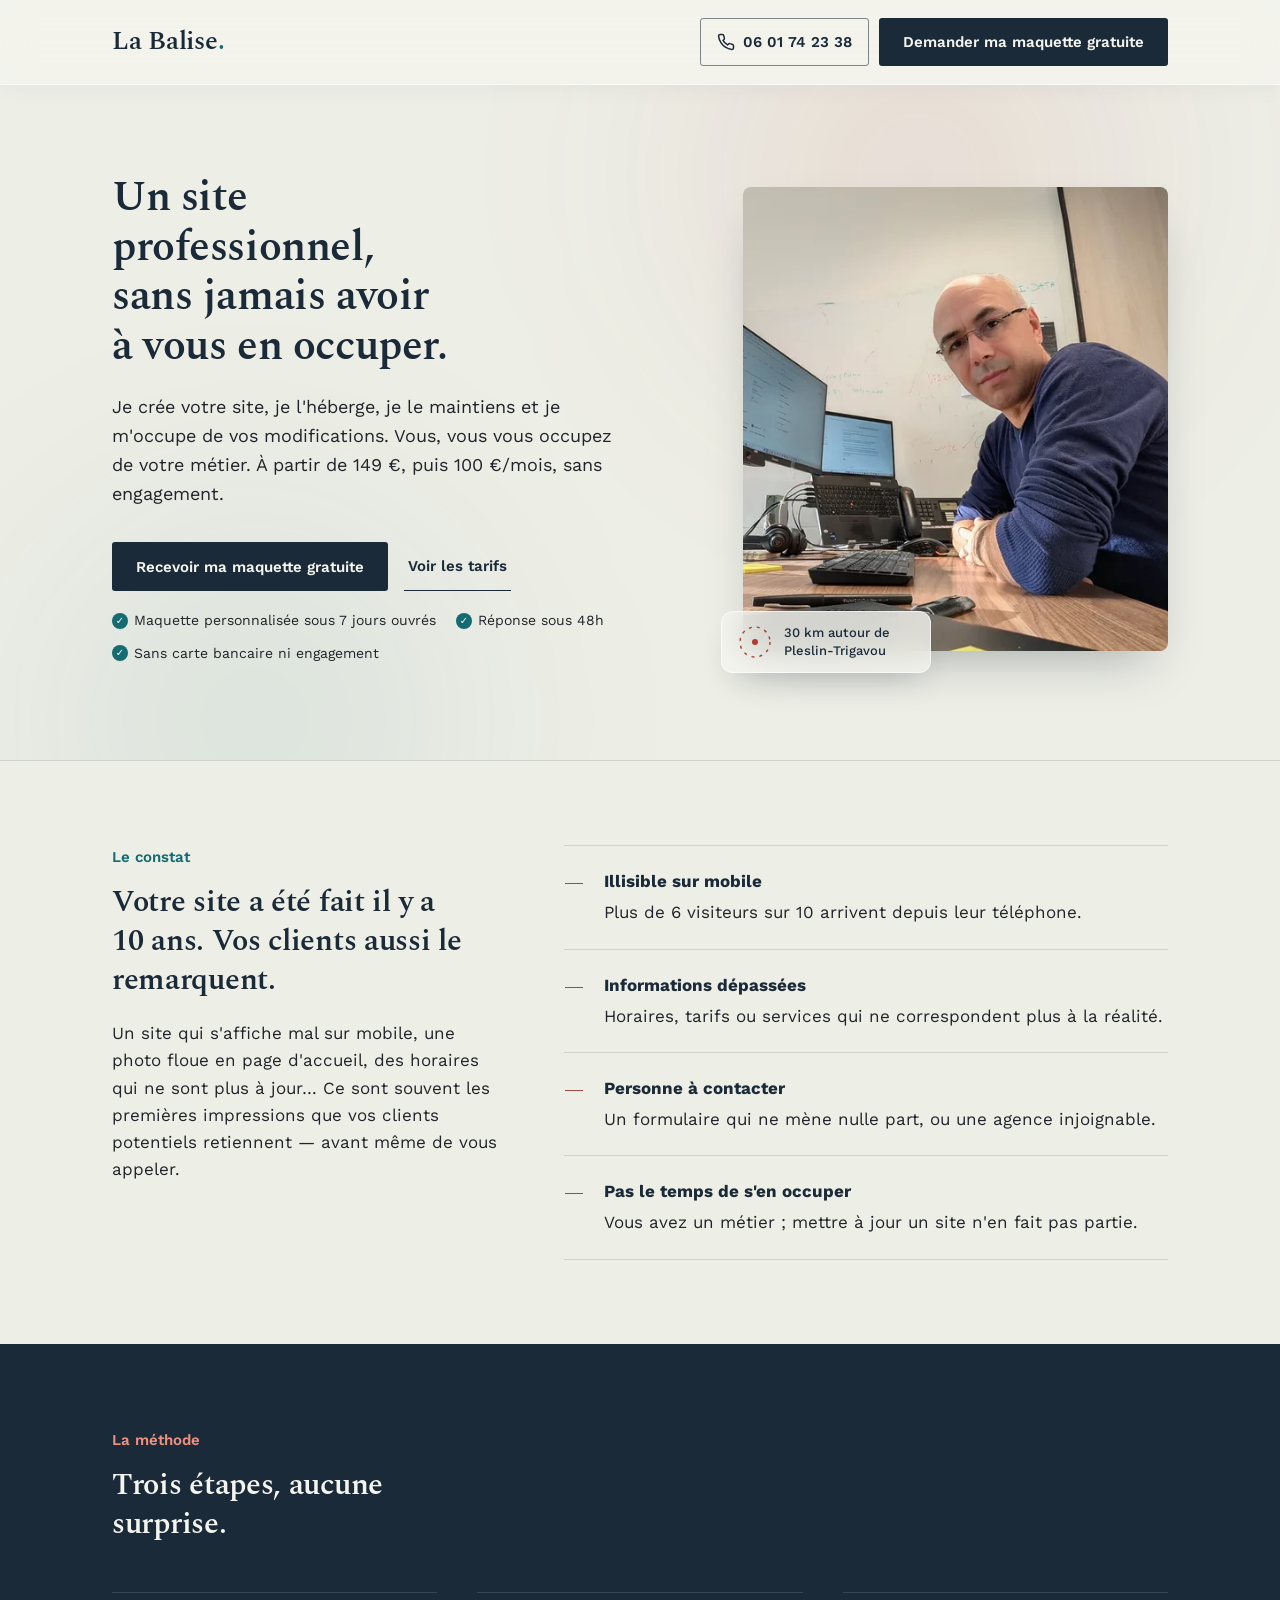
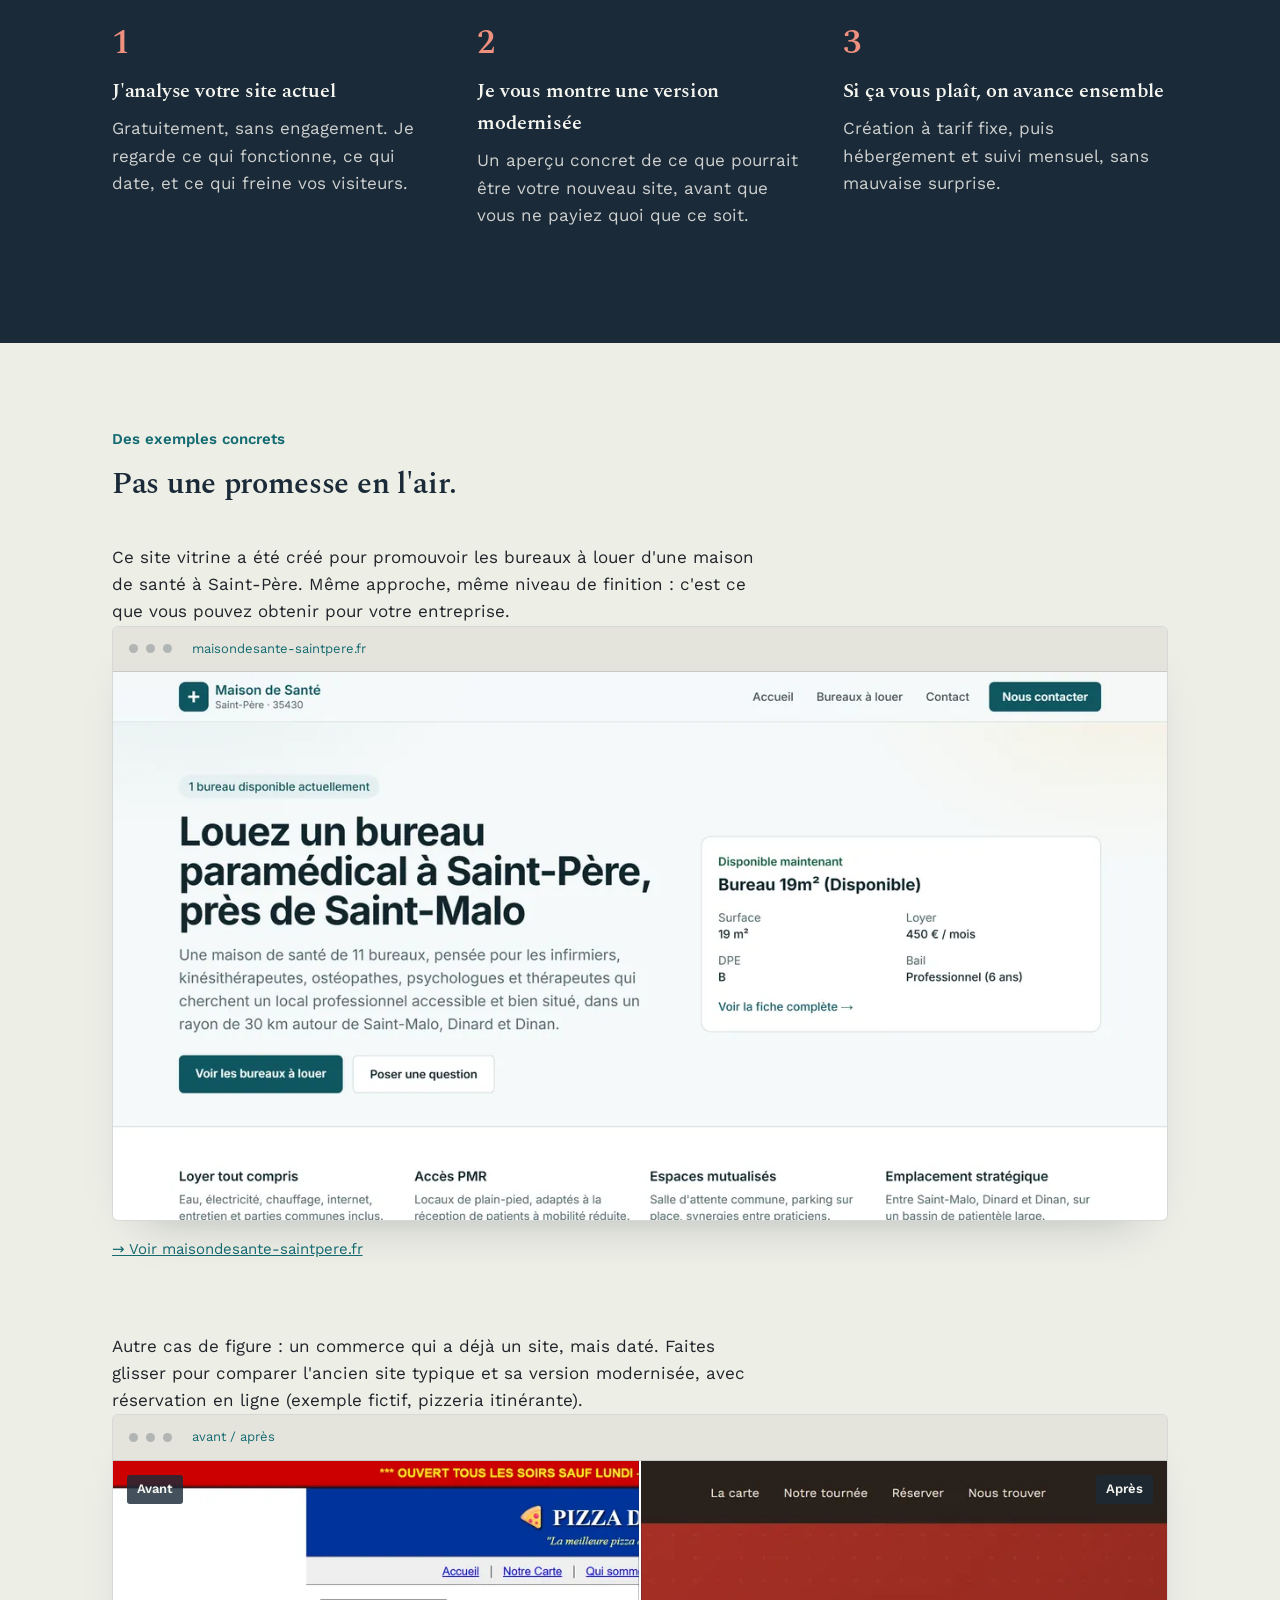
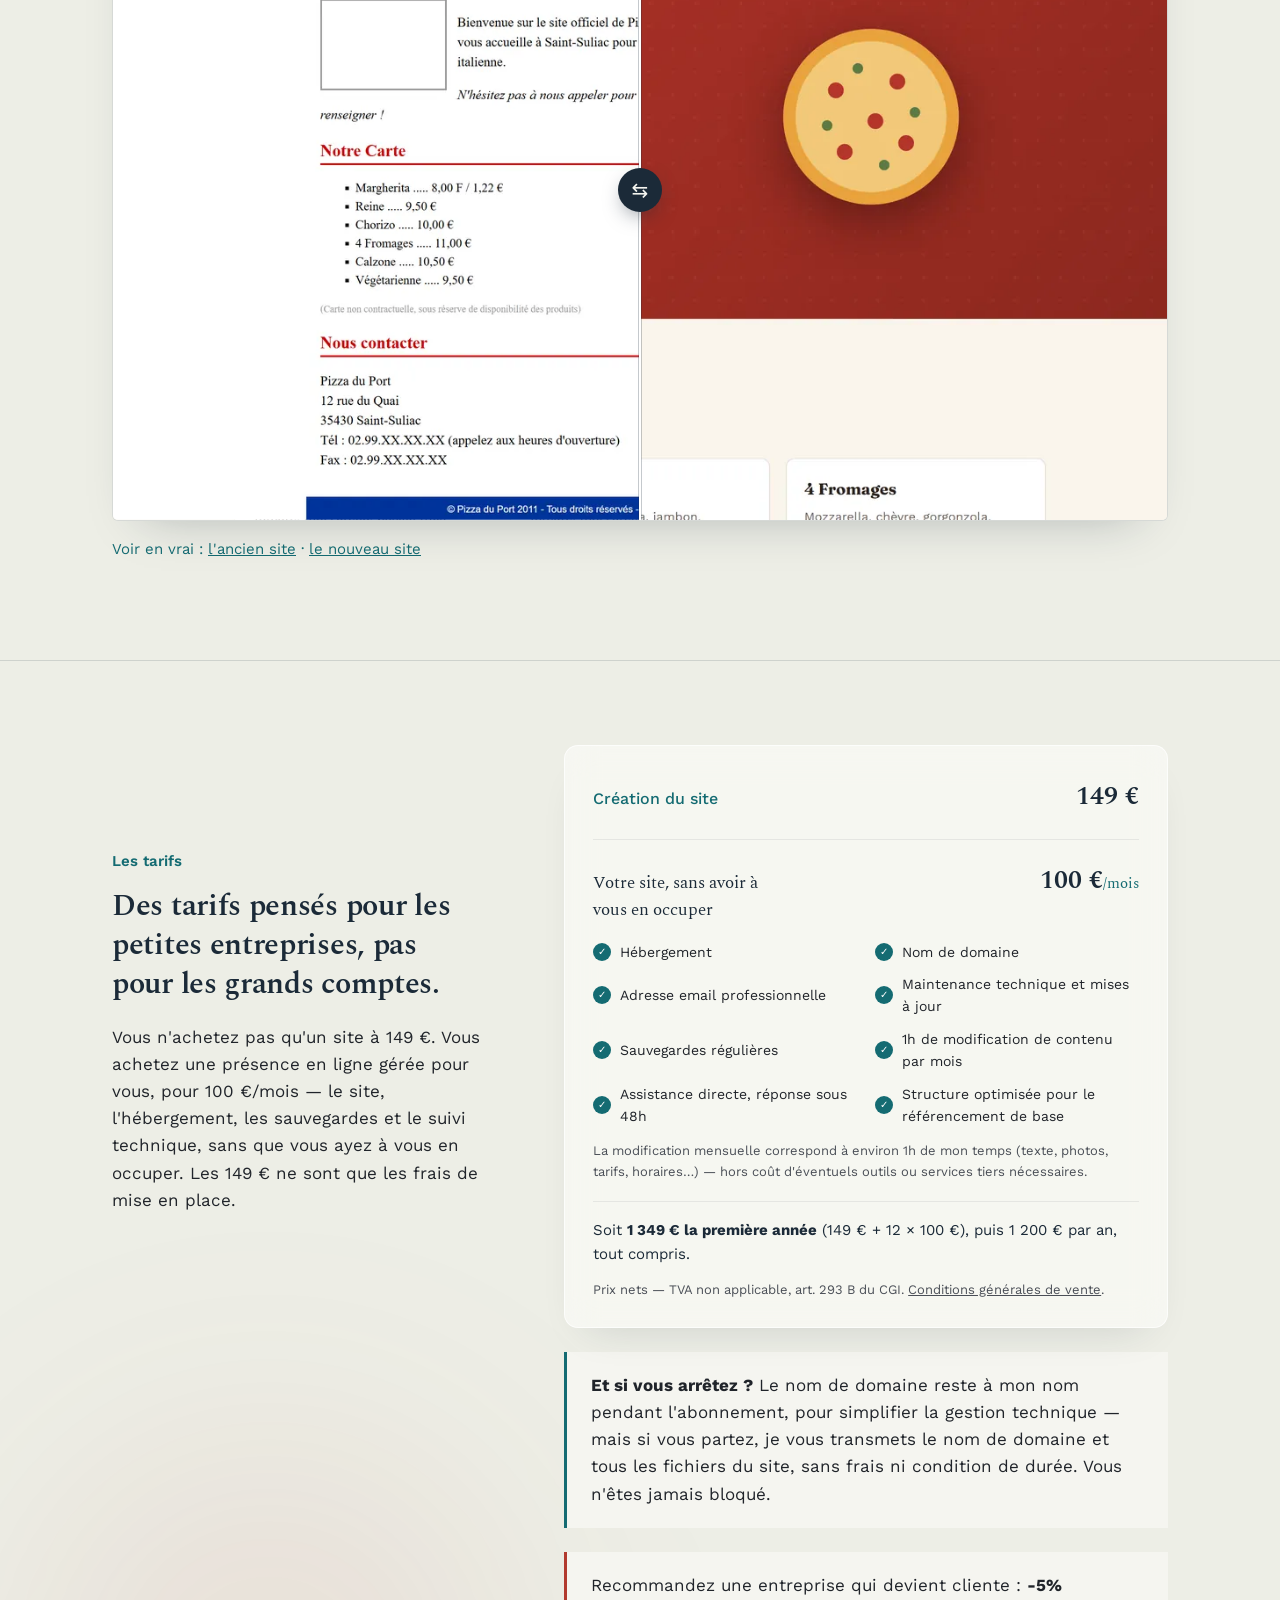
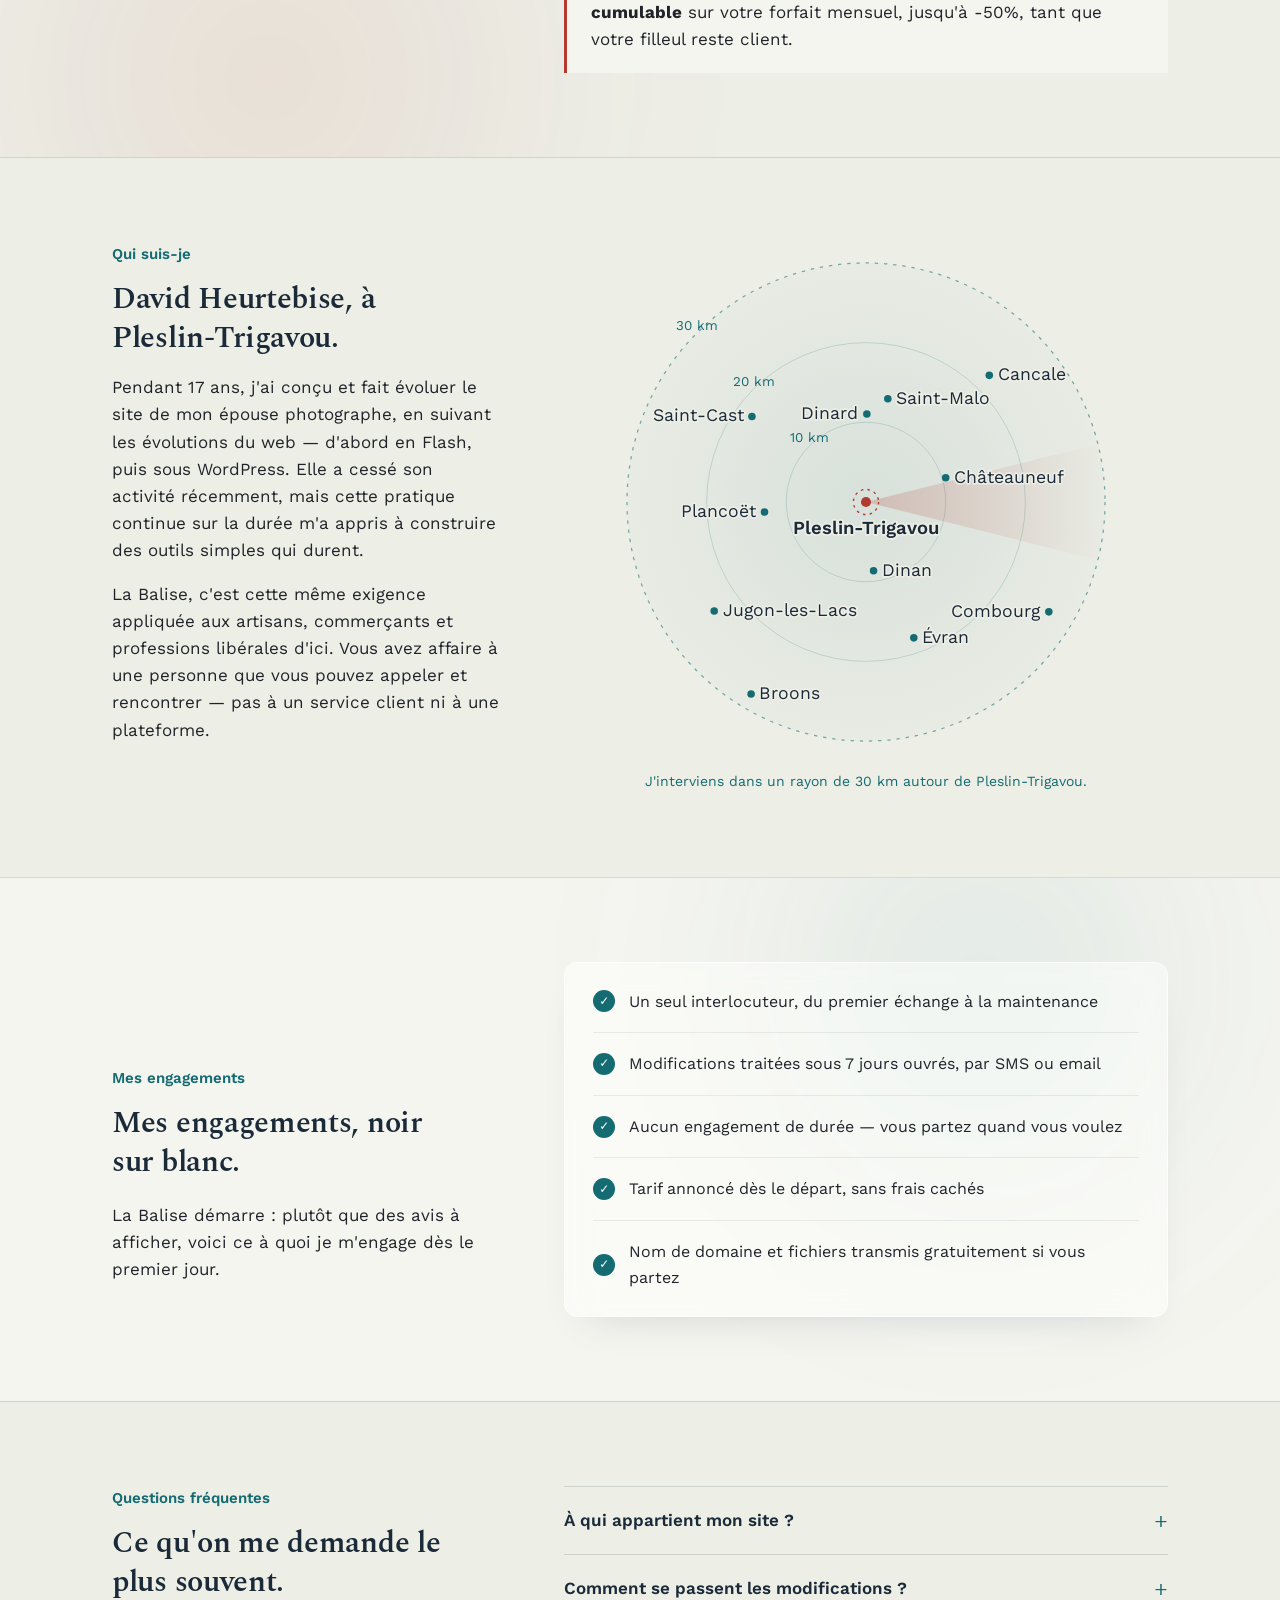
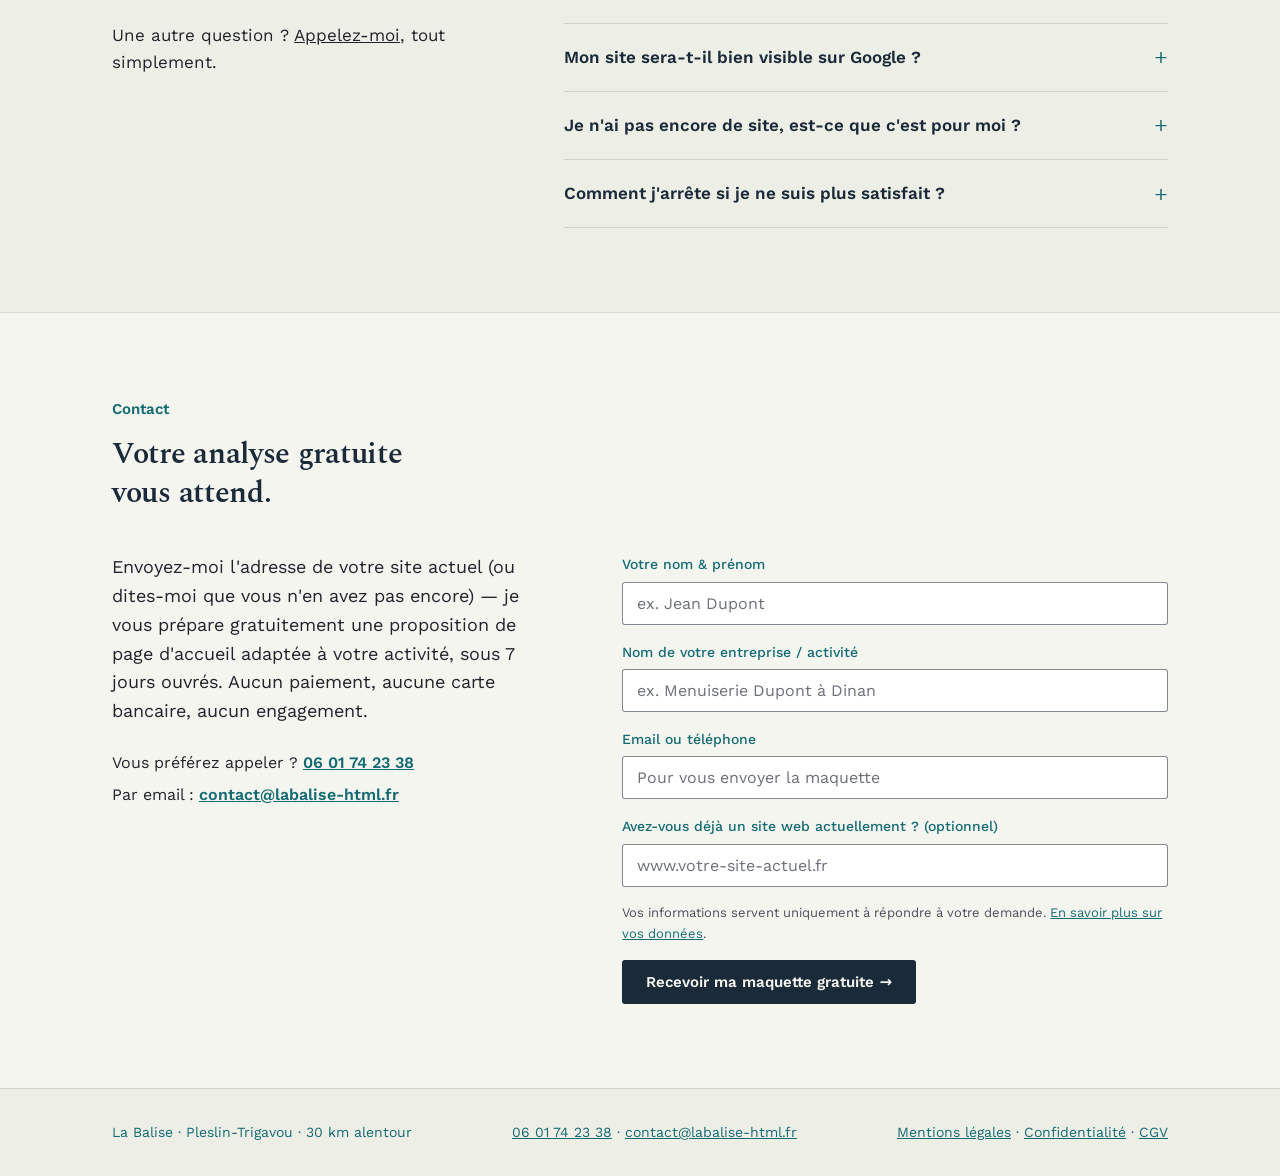
==== index.html @ bd8451fe "Rework home page: shared stylesheet, self-hosted fonts, reordered narrative, FAQ, before/after slide" ====
<!DOCTYPE html>
<html lang="fr">
<head>
<meta charset="UTF-8">
<meta name="viewport" content="width=device-width, initial-scale=1.0">
<meta name="robots" content="noindex, nofollow">
<title>Création de site internet à Dinan, Dinard, Saint-Malo — La Balise</title>
<meta name="description" content="Site vitrine clé en main pour artisans, commerçants et professions libérales autour de Pleslin-Trigavou (Dinan, Dinard, Saint-Malo) : 149 € de mise en place, puis 100 €/mois tout compris, sans engagement. Maquette gratuite sous 7 jours.">
<link rel="canonical" href="https://www.labalise-html.fr/">
<meta name="theme-color" content="#EDEEE6">
<meta property="og:type" content="website">
<meta property="og:locale" content="fr_FR">
<meta property="og:site_name" content="La Balise">
<meta property="og:url" content="https://www.labalise-html.fr/">
<meta property="og:title" content="La Balise — Sites vitrines pour artisans et commerçants locaux">
<meta property="og:description" content="Un site professionnel, sans jamais avoir à vous en occuper. 149 € de mise en place, puis 100 €/mois tout compris, sans engagement. Autour de Dinan, Dinard et Saint-Malo.">
<meta property="og:image" content="https://www.labalise-html.fr/og-image.jpg">
<meta property="og:image:width" content="1200">
<meta property="og:image:height" content="630">
<meta name="twitter:card" content="summary_large_image">
<meta name="twitter:title" content="La Balise — Sites vitrines pour artisans et commerçants locaux">
<meta name="twitter:description" content="Un site professionnel, sans jamais avoir à vous en occuper. 149 € de mise en place, puis 100 €/mois tout compris, sans engagement.">
<meta name="twitter:image" content="https://www.labalise-html.fr/og-image.jpg">
<link rel="icon" type="image/png" href="/favicon.png">
<link rel="apple-touch-icon" href="/apple-touch-icon.png">
<link rel="preload" href="/fonts/worksans-var-latin.woff2" as="font" type="font/woff2" crossorigin>
<link rel="preload" href="/fonts/spectral-600-latin.woff2" as="font" type="font/woff2" crossorigin>
<link rel="stylesheet" href="/styles.css">
<script src="/main.js" defer></script>
<script type="application/ld+json">
{
  "@context": "https://schema.org",
  "@graph": [
    {
      "@type": "ProfessionalService",
      "@id": "https://www.labalise-html.fr/#entreprise",
      "name": "La Balise",
      "url": "https://www.labalise-html.fr/",
      "image": "https://www.labalise-html.fr/og-image.jpg",
      "description": "Création, hébergement et maintenance de sites vitrines pour artisans, commerçants et professions libérales, dans un rayon de 30 km autour de Pleslin-Trigavou.",
      "telephone": "+33601742338",
      "email": "contact@labalise-html.fr",
      "address": {
        "@type": "PostalAddress",
        "postalCode": "22490",
        "addressLocality": "Pleslin-Trigavou",
        "addressRegion": "Bretagne",
        "addressCountry": "FR"
      },
      "geo": { "@type": "GeoCoordinates", "latitude": 48.5333, "longitude": -2.0625 },
      "areaServed": [
        {
          "@type": "GeoCircle",
          "geoMidpoint": { "@type": "GeoCoordinates", "latitude": 48.5333, "longitude": -2.0625 },
          "geoRadius": 30000
        },
        { "@type": "City", "name": "Dinan" },
        { "@type": "City", "name": "Dinard" },
        { "@type": "City", "name": "Saint-Malo" },
        { "@type": "City", "name": "Cancale" },
        { "@type": "City", "name": "Saint-Cast-le-Guildo" },
        { "@type": "City", "name": "Plancoët" },
        { "@type": "City", "name": "Pleurtuit" },
        { "@type": "City", "name": "Combourg" }
      ],
      "founder": { "@type": "Person", "name": "David Heurtebise" },
      "priceRange": "149 € + 100 €/mois",
      "makesOffer": [
        {
          "@type": "Offer",
          "name": "Création d'un site vitrine",
          "price": "149",
          "priceCurrency": "EUR"
        },
        {
          "@type": "Offer",
          "name": "Présence en ligne gérée : hébergement, nom de domaine, email, maintenance, sauvegardes, 1 h de modifications par mois",
          "priceSpecification": {
            "@type": "UnitPriceSpecification",
            "price": "100",
            "priceCurrency": "EUR",
            "unitText": "mois"
          }
        }
      ]
    },
    {
      "@type": "FAQPage",
      "mainEntity": [
        {
          "@type": "Question",
          "name": "À qui appartient mon site ?",
          "acceptedAnswer": { "@type": "Answer", "text": "Vos textes et vos photos restent les vôtres. Le nom de domaine est enregistré à mon nom pendant l'abonnement pour simplifier la gestion technique ; si vous arrêtez, je vous transmets le nom de domaine et tous les fichiers du site, sans frais ni condition de durée." }
        },
        {
          "@type": "Question",
          "name": "Comment se passent les modifications ?",
          "acceptedAnswer": { "@type": "Answer", "text": "Vous m'envoyez vos changements par SMS ou par email (horaires, tarifs, photos, textes) et je les mets en ligne sous 7 jours ouvrés, dans la limite d'environ 1 h de travail par mois, incluse dans l'abonnement." }
        },
        {
          "@type": "Question",
          "name": "Mon site sera-t-il bien visible sur Google ?",
          "acceptedAnswer": { "@type": "Answer", "text": "Votre site est construit pour être bien compris par Google : structure propre, affichage rapide, compatible mobile, informations locales. Personne ne peut honnêtement garantir la première place ; méfiez-vous de ceux qui le promettent." }
        },
        {
          "@type": "Question",
          "name": "Je n'ai pas encore de site, est-ce que c'est pour moi ?",
          "acceptedAnswer": { "@type": "Answer", "text": "Oui. Dites-le simplement dans le formulaire : je vous prépare une maquette de page d'accueil à partir de votre activité, gratuitement et sans engagement." }
        },
        {
          "@type": "Question",
          "name": "Comment j'arrête si je ne suis plus satisfait ?",
          "acceptedAnswer": { "@type": "Answer", "text": "Il n'y a aucune durée d'engagement : un email ou un SMS suffit. Je vous transmets alors le nom de domaine et les fichiers du site, sans frais." }
        }
      ]
    }
  ]
}
</script>
</head>
<body>

<a class="skip-link" href="#main">Aller au contenu</a>

<header class="site-header">
  <div class="wrap">
    <a class="wordmark" href="#top">La Balise<span class="dot">.</span></a>
    <div class="header-actions">
      <a class="btn btn-call" href="tel:+33601742338" aria-label="Appeler le 06 01 74 23 38">
        <svg width="18" height="18" viewBox="0 0 24 24" fill="none" stroke="currentColor" stroke-width="2" stroke-linecap="round" stroke-linejoin="round" aria-hidden="true" focusable="false"><path d="M22 16.9v3a2 2 0 0 1-2.2 2 19.8 19.8 0 0 1-8.6-3.1 19.5 19.5 0 0 1-6-6A19.8 19.8 0 0 1 2.1 4.2 2 2 0 0 1 4.1 2h3a2 2 0 0 1 2 1.7c.1 1 .4 1.9.7 2.8a2 2 0 0 1-.5 2.1L8 9.9a16 16 0 0 0 6 6l1.3-1.3a2 2 0 0 1 2.1-.4c.9.3 1.8.6 2.8.7a2 2 0 0 1 1.7 2z"/></svg>
        <span class="btn-call-label">06 01 74 23 38</span>
      </a>
      <a class="btn btn-primary" href="#contact"><span class="label-long">Demander ma maquette gratuite</span><span class="label-short">Ma maquette</span></a>
    </div>
  </div>
</header>

<main id="main">
  <span id="top"></span>

  <!-- HERO -->
  <section class="hero">
    <div class="blob hero-blob-1" aria-hidden="true"></div>
    <div class="blob hero-blob-2" aria-hidden="true"></div>
    <div class="wrap">
      <div class="hero-copy">
        <h1>Un site professionnel, sans jamais avoir à vous en occuper.</h1>
        <p class="lede">Je crée votre site, je l'héberge, je le maintiens et je m'occupe de vos modifications. Vous, vous vous occupez de votre métier. À partir de 149&nbsp;€, puis 100&nbsp;€/mois, sans engagement.</p>
        <div class="actions">
          <a class="btn btn-primary" href="#contact">Recevoir ma maquette gratuite</a>
          <a class="btn btn-ghost" href="#tarifs">Voir les tarifs</a>
        </div>
        <ul class="check-list reassurance-list">
          <li><span class="check" aria-hidden="true">✓</span> Maquette personnalisée sous 7 jours ouvrés</li>
          <li><span class="check" aria-hidden="true">✓</span> Réponse sous 48h</li>
          <li><span class="check" aria-hidden="true">✓</span> Sans carte bancaire ni engagement</li>
        </ul>
      </div>
      <div class="hero-visual">
        <div class="hero-photo-frame">
          <img class="hero-photo" src="/img/hero-800.webp" srcset="/img/hero-480.webp 480w, /img/hero-800.webp 800w, /img/hero-1000.webp 1000w" sizes="(max-width: 860px) 340px, 440px" alt="David Heurtebise à son poste de travail" width="1000" height="1091" fetchpriority="high">
          <div class="hero-badge">
            <svg width="34" height="34" viewBox="0 0 34 34" fill="none" aria-hidden="true" focusable="false">
              <circle cx="17" cy="17" r="15" stroke="#B23A2E" stroke-width="1.4" stroke-dasharray="3 5"/>
              <circle cx="17" cy="17" r="3" fill="#B23A2E"/>
            </svg>
            <span>30 km autour de Pleslin-Trigavou</span>
          </div>
        </div>
      </div>
    </div>
  </section>

  <!-- CONSTAT -->
  <section class="probleme section-bordered" id="constat">
    <div class="wrap split">
      <div class="split-head">
        <div class="section-label">Le constat</div>
        <h2 class="section-title">Votre site a été fait il y a 10 ans. Vos clients aussi le remarquent.</h2>
        <p class="section-intro">Un site qui s'affiche mal sur mobile, une photo floue en page d'accueil, des horaires qui ne sont plus à jour… Ce sont souvent les premières impressions que vos clients potentiels retiennent — avant même de vous appeler.</p>
      </div>
      <div class="probleme-list">
        <div class="probleme-item">
          <span class="mark" aria-hidden="true">—</span>
          <p><strong>Illisible sur mobile</strong>Plus de 6 visiteurs sur 10 arrivent depuis leur téléphone.</p>
        </div>
        <div class="probleme-item">
          <span class="mark" aria-hidden="true">—</span>
          <p><strong>Informations dépassées</strong>Horaires, tarifs ou services qui ne correspondent plus à la réalité.</p>
        </div>
        <div class="probleme-item">
          <span class="mark" aria-hidden="true">—</span>
          <p><strong>Personne à contacter</strong>Un formulaire qui ne mène nulle part, ou une agence injoignable.</p>
        </div>
        <div class="probleme-item">
          <span class="mark" aria-hidden="true">—</span>
          <p><strong>Pas le temps de s'en occuper</strong>Vous avez un métier ; mettre à jour un site n'en fait pas partie.</p>
        </div>
      </div>
    </div>
  </section>

  <!-- MÉTHODE -->
  <section class="methode" id="methode">
    <div class="wrap">
      <div class="section-label">La méthode</div>
      <h2 class="section-title">Trois étapes, aucune surprise.</h2>
      <ol class="steps">
        <li class="step">
          <div class="num" aria-hidden="true">1</div>
          <h3>J'analyse votre site actuel</h3>
          <p>Gratuitement, sans engagement. Je regarde ce qui fonctionne, ce qui date, et ce qui freine vos visiteurs.</p>
        </li>
        <li class="step">
          <div class="num" aria-hidden="true">2</div>
          <h3>Je vous montre une version modernisée</h3>
          <p>Un aperçu concret de ce que pourrait être votre nouveau site, avant que vous ne payiez quoi que ce soit.</p>
        </li>
        <li class="step">
          <div class="num" aria-hidden="true">3</div>
          <h3>Si ça vous plaît, on avance ensemble</h3>
          <p>Création à tarif fixe, puis hébergement et suivi mensuel, sans mauvaise surprise.</p>
        </li>
      </ol>
    </div>
  </section>

  <!-- EXEMPLES -->
  <section class="exemple" id="exemple">
    <div class="wrap">
      <div class="section-label">Des exemples concrets</div>
      <h2 class="section-title">Pas une promesse en l'air.</h2>

      <div class="exemple-block">
        <p class="section-intro">Ce site vitrine a été créé pour promouvoir les bureaux à louer d'une maison de santé à Saint-Père. Même approche, même niveau de finition : c'est ce que vous pouvez obtenir pour votre entreprise.</p>
        <div class="browser-frame">
          <div class="browser-bar" aria-hidden="true">
            <span class="dot"></span><span class="dot"></span><span class="dot"></span>
            <span class="url">maisondesante-saintpere.fr</span>
          </div>
          <a href="https://www.maisondesante-saintpere.fr/" target="_blank" rel="noopener">
            <img class="browser-shot" src="/img/maison-sante-1200.webp" srcset="/img/maison-sante-1200.webp 1200w, /img/maison-sante-2000.webp 2000w" sizes="(max-width: 1120px) 100vw, 1056px" alt="Page d'accueil du site maisondesante-saintpere.fr — voir le site (nouvel onglet)" width="1200" height="623" loading="lazy" decoding="async">
          </a>
        </div>
        <p class="exemple-caption"><a href="https://www.maisondesante-saintpere.fr/" target="_blank" rel="noopener">→ Voir maisondesante-saintpere.fr</a></p>
      </div>

      <div class="exemple-block">
        <p class="section-intro">Autre cas de figure : un commerce qui a déjà un site, mais daté. Faites glisser pour comparer l'ancien site typique et sa version modernisée, avec réservation en ligne (exemple fictif, pizzeria itinérante).</p>
        <div class="browser-frame">
          <div class="browser-bar" aria-hidden="true">
            <span class="dot"></span><span class="dot"></span><span class="dot"></span>
            <span class="url">avant / après</span>
          </div>
          <div class="ba" data-ba>
            <img src="/img/pizza-apres-1200.webp" srcset="/img/pizza-apres-1200.webp 1200w, /img/pizza-apres-2000.webp 2000w" sizes="(max-width: 1120px) 100vw, 1056px" alt="Après : site moderne, grande accroche, bouton de réservation en ligne" width="1200" height="750" loading="lazy" decoding="async">
            <div class="ba-before">
              <img src="/img/pizza-avant-1200.webp" srcset="/img/pizza-avant-1200.webp 1200w, /img/pizza-avant-2000.webp 2000w" sizes="(max-width: 1120px) 100vw, 1056px" alt="Avant : site des années 2000, bandeau criard, texte serré, prix encore en francs" width="1200" height="750" loading="lazy" decoding="async">
            </div>
            <span class="ba-tag ba-tag-before" aria-hidden="true">Avant</span>
            <span class="ba-tag ba-tag-after" aria-hidden="true">Après</span>
            <div class="ba-handle" aria-hidden="true"></div>
            <input class="ba-range" type="range" min="0" max="100" value="50" aria-label="Comparer l'ancien et le nouveau site : vers la droite pour voir l'ancien, vers la gauche pour le nouveau">
          </div>
        </div>
        <p class="exemple-caption">Voir en vrai : <a href="https://pizza-du-port-demo.vercel.app/avant.html" target="_blank" rel="noopener">l'ancien site</a> · <a href="https://pizza-du-port-demo.vercel.app/apres.html" target="_blank" rel="noopener">le nouveau site</a></p>
      </div>
    </div>
  </section>

  <!-- TARIFS -->
  <section class="tarifs" id="tarifs">
    <div class="blob tarifs-blob" aria-hidden="true"></div>
    <div class="wrap split">
      <div class="split-head">
        <div class="section-label">Les tarifs</div>
        <h2 class="section-title">Des tarifs pensés pour les petites entreprises, pas pour les grands comptes.</h2>
        <p class="section-intro">Vous n'achetez pas qu'un site à 149&nbsp;€. Vous achetez une présence en ligne gérée pour vous, pour 100&nbsp;€/mois — le site, l'hébergement, les sauvegardes et le suivi technique, sans que vous ayez à vous en occuper. Les 149&nbsp;€ ne sont que les frais de mise en place.</p>
      </div>
      <div>
        <div class="price-block glass-card">
          <div class="price-row">
            <span class="price-label">Création du site</span>
            <span class="price-value">149&nbsp;€</span>
          </div>
          <div class="price-tranquillite">
            <div class="price-tranquillite-head">
              <span class="price-tranquillite-title">Votre site, sans avoir à vous en occuper</span>
              <span class="price-value">100&nbsp;€<span class="price-unit">/mois</span></span>
            </div>
            <ul class="check-list inclus-list">
              <li><span class="check" aria-hidden="true">✓</span> Hébergement</li>
              <li><span class="check" aria-hidden="true">✓</span> Nom de domaine</li>
              <li><span class="check" aria-hidden="true">✓</span> Adresse email professionnelle</li>
              <li><span class="check" aria-hidden="true">✓</span> Maintenance technique et mises à jour</li>
              <li><span class="check" aria-hidden="true">✓</span> Sauvegardes régulières</li>
              <li><span class="check" aria-hidden="true">✓</span> 1h de modification de contenu par mois</li>
              <li><span class="check" aria-hidden="true">✓</span> Assistance directe, réponse sous 48h</li>
              <li><span class="check" aria-hidden="true">✓</span> Structure optimisée pour le référencement de base</li>
            </ul>
            <p class="price-footnote">La modification mensuelle correspond à environ 1h de mon temps (texte, photos, tarifs, horaires…) — hors coût d'éventuels outils ou services tiers nécessaires.</p>
            <p class="price-total">Soit <strong>1&nbsp;349&nbsp;€ la première année</strong> (149&nbsp;€ + 12&nbsp;×&nbsp;100&nbsp;€), puis 1&nbsp;200&nbsp;€ par an, tout compris.</p>
            <p class="price-footnote">Prix nets — TVA non applicable, art. 293 B du CGI. <a href="/cgv">Conditions générales de vente</a>.</p>
          </div>
        </div>

        <div class="note note-teal">
          <p><strong>Et si vous arrêtez ?</strong> Le nom de domaine reste à mon nom pendant l'abonnement, pour simplifier la gestion technique — mais si vous partez, je vous transmets le nom de domaine et tous les fichiers du site, sans frais ni condition de durée. Vous n'êtes jamais bloqué.</p>
        </div>

        <div class="note">
          <p>Recommandez une entreprise qui devient cliente : <strong>-5% cumulable</strong> sur votre forfait mensuel, jusqu'à -50%, tant que votre filleul reste client.</p>
        </div>
      </div>
    </div>
  </section>

  <!-- QUI SUIS-JE -->
  <section class="quisuisje section-bordered" id="quisuisje">
    <div class="wrap split">
      <div>
        <div class="section-label">Qui suis-je</div>
        <h2 class="section-title">David Heurtebise, à Pleslin-Trigavou.</h2>
        <div class="prose section-intro">
          <p>Pendant 17 ans, j'ai conçu et fait évoluer le site de mon épouse photographe, en suivant les évolutions du web — d'abord en Flash, puis sous WordPress. Elle a cessé son activité récemment, mais cette pratique continue sur la durée m'a appris à construire des outils simples qui durent.</p>
          <p>La Balise, c'est cette même exigence appliquée aux artisans, commerçants et professions libérales d'ici. Vous avez affaire à une personne que vous pouvez appeler et rencontrer — pas à un service client ni à une plateforme.</p>
        </div>
      </div>
      <figure class="zone">
        <svg class="zone-map" viewBox="-310 -310 620 620" role="img" aria-labelledby="zone-title zone-desc">
          <title id="zone-title">Zone d'intervention de La Balise</title>
          <desc id="zone-desc">Carte schématique : un rayon de 30 km autour de Pleslin-Trigavou, qui englobe notamment Saint-Malo, Dinard, Dinan, Cancale, Saint-Cast, Plancoët, Combourg et Jugon-les-Lacs.</desc>
          <defs><radialGradient id="zone-fill"><stop offset="0" stop-color="#146B72" stop-opacity="0.10"/><stop offset="1" stop-color="#146B72" stop-opacity="0.02"/></radialGradient>
          <linearGradient id="beam-fill" x1="0" y1="0" x2="1" y2="0"><stop offset="0" stop-color="#B23A2E" stop-opacity="0.22"/><stop offset="1" stop-color="#B23A2E" stop-opacity="0"/></linearGradient></defs>
          <circle r="285" fill="url(#zone-fill)" stroke="#146B72" stroke-opacity="0.55" stroke-width="1.5" stroke-dasharray="4 7"/>
          <circle r="95" fill="none" stroke="#146B72" stroke-opacity="0.22" stroke-width="1"/>
          <circle r="190" fill="none" stroke="#146B72" stroke-opacity="0.22" stroke-width="1"/>
          <text x="-67" y="-67" font-size="16" fill="#146B72" text-anchor="middle" dy="-4">10 km</text>
          <text x="-134" y="-134" font-size="16" fill="#146B72" text-anchor="middle" dy="-4">20 km</text>
          <text x="-201" y="-201" font-size="16" fill="#146B72" text-anchor="middle" dy="-4">30 km</text>
          <path class="beam" d="M0 0 L276.5 -68.9 A285 285 0 0 1 276.5 68.9 Z" fill="url(#beam-fill)"/>
          <g font-size="21" fill="#1B2A38" stroke="#EDEEE6" stroke-width="4" stroke-linejoin="round" paint-order="stroke">
            <circle cx="26" cy="-123" r="4.5" fill="#146B72" stroke="none"/>
            <text x="36" y="-117">Saint-Malo</text>
            <circle cx="1" cy="-105" r="4.5" fill="#146B72" stroke="none"/>
            <text x="-9" y="-99" text-anchor="end">Dinard</text>
            <circle cx="147" cy="-151" r="4.5" fill="#146B72" stroke="none"/>
            <text x="157" y="-145">Cancale</text>
            <circle cx="-136" cy="-102" r="4.5" fill="#146B72" stroke="none"/>
            <text x="-146" y="-96" text-anchor="end">Saint-Cast</text>
            <circle cx="-121" cy="12" r="4.5" fill="#146B72" stroke="none"/>
            <text x="-131" y="18" text-anchor="end">Plancoët</text>
            <circle cx="9" cy="82" r="4.5" fill="#146B72" stroke="none"/>
            <text x="19" y="88">Dinan</text>
            <circle cx="95" cy="-29" r="4.5" fill="#146B72" stroke="none"/>
            <text x="105" y="-23">Châteauneuf</text>
            <circle cx="218" cy="131" r="4.5" fill="#146B72" stroke="none"/>
            <text x="208" y="137" text-anchor="end">Combourg</text>
            <circle cx="-181" cy="130" r="4.5" fill="#146B72" stroke="none"/>
            <text x="-171" y="136">Jugon-les-Lacs</text>
            <circle cx="57" cy="162" r="4.5" fill="#146B72" stroke="none"/>
            <text x="67" y="168">Évran</text>
            <circle cx="-137" cy="229" r="4.5" fill="#146B72" stroke="none"/>
            <text x="-127" y="235">Broons</text>
            <text x="0" y="38" text-anchor="middle" font-weight="600" font-size="22">Pleslin-Trigavou</text>
          </g>
          <circle r="15" fill="none" stroke="#B23A2E" stroke-width="1.6" stroke-dasharray="3 5"/>
          <circle r="6" fill="#B23A2E"/>
        </svg>
        <figcaption class="zone-caption">J'interviens dans un rayon de 30 km autour de Pleslin-Trigavou.</figcaption>
      </figure>
    </div>
  </section>

  <!-- ENGAGEMENTS -->
  <section class="engagements" id="engagements">
    <div class="blob engagements-blob" aria-hidden="true"></div>
    <div class="wrap split">
      <div class="split-head">
        <div class="section-label">Mes engagements</div>
        <h2 class="section-title">Mes engagements, noir sur blanc.</h2>
        <p class="section-intro">La Balise démarre : plutôt que des avis à afficher, voici ce à quoi je m'engage dès le premier jour.</p>
      </div>
      <ul class="check-list engagements-list glass-card">
        <li><span class="check" aria-hidden="true">✓</span> Un seul interlocuteur, du premier échange à la maintenance</li>
        <li><span class="check" aria-hidden="true">✓</span> Modifications traitées sous 7 jours ouvrés, par SMS ou email</li>
        <li><span class="check" aria-hidden="true">✓</span> Aucun engagement de durée — vous partez quand vous voulez</li>
        <li><span class="check" aria-hidden="true">✓</span> Tarif annoncé dès le départ, sans frais cachés</li>
        <li><span class="check" aria-hidden="true">✓</span> Nom de domaine et fichiers transmis gratuitement si vous partez</li>
      </ul>
    </div>
  </section>

  <!-- FAQ -->
  <section class="faq section-bordered" id="faq">
    <div class="wrap split">
      <div class="split-head">
        <div class="section-label">Questions fréquentes</div>
        <h2 class="section-title">Ce qu'on me demande le plus souvent.</h2>
        <p class="section-intro">Une autre question ? <a href="tel:+33601742338">Appelez-moi</a>, tout simplement.</p>
      </div>
      <div class="faq-list">
        <details>
          <summary>À qui appartient mon site ?</summary>
          <p>Vos textes et vos photos restent les vôtres. Le nom de domaine est enregistré à mon nom pendant l'abonnement pour simplifier la gestion technique ; si vous arrêtez, je vous transmets le nom de domaine et tous les fichiers du site, sans frais ni condition de durée.</p>
        </details>
        <details>
          <summary>Comment se passent les modifications ?</summary>
          <p>Vous m'envoyez vos changements par SMS ou par email (horaires, tarifs, photos, textes) et je les mets en ligne sous 7 jours ouvrés, dans la limite d'environ 1h de travail par mois, incluse dans l'abonnement.</p>
        </details>
        <details>
          <summary>Mon site sera-t-il bien visible sur Google ?</summary>
          <p>Votre site est construit pour être bien compris par Google : structure propre, affichage rapide, compatible mobile, informations locales. Personne ne peut honnêtement garantir la première place ; méfiez-vous de ceux qui le promettent.</p>
        </details>
        <details>
          <summary>Je n'ai pas encore de site, est-ce que c'est pour moi ?</summary>
          <p>Oui. Dites-le simplement dans le formulaire : je vous prépare une maquette de page d'accueil à partir de votre activité, gratuitement et sans engagement.</p>
        </details>
        <details>
          <summary>Comment j'arrête si je ne suis plus satisfait ?</summary>
          <p>Il n'y a aucune durée d'engagement : un email ou un SMS suffit. Je vous transmets alors le nom de domaine et les fichiers du site, sans frais.</p>
        </details>
      </div>
    </div>
  </section>

  <!-- CONTACT -->
  <section class="contact" id="contact">
    <div class="wrap">
      <div class="section-label">Contact</div>
      <h2 class="section-title">Votre analyse gratuite vous attend.</h2>
      <div class="contact-grid">
        <div>
          <p class="lede">Envoyez-moi l'adresse de votre site actuel (ou dites-moi que vous n'en avez pas encore) — je vous prépare gratuitement une proposition de page d'accueil adaptée à votre activité, sous 7 jours ouvrés. Aucun paiement, aucune carte bancaire, aucun engagement.</p>
          <ul class="direct-contact">
            <li>Vous préférez appeler ? <a href="tel:+33601742338">06 01 74 23 38</a></li>
            <li>Par email : <a href="mailto:contact@labalise-html.fr">contact@labalise-html.fr</a></li>
          </ul>
        </div>
        <form id="contact-form">
          <input type="hidden" name="access_key" value="8cc627ec-284a-415f-9381-a3b78fbc1eec">
          <input type="hidden" name="subject" value="Nouvelle demande de maquette — La Balise">
          <input type="checkbox" name="botcheck" class="hp" tabindex="-1" autocomplete="off" aria-hidden="true">
          <div class="field">
            <label for="nom">Votre nom &amp; prénom</label>
            <input id="nom" type="text" name="nom" required autocomplete="name" placeholder="ex. Jean Dupont">
          </div>
          <div class="field">
            <label for="entreprise">Nom de votre entreprise / activité</label>
            <input id="entreprise" type="text" name="entreprise" required autocomplete="organization" placeholder="ex. Menuiserie Dupont à Dinan">
          </div>
          <div class="field">
            <label for="contact-info">Email ou téléphone</label>
            <input id="contact-info" type="text" name="contact-info" required autocomplete="email" placeholder="Pour vous envoyer la maquette">
          </div>
          <div class="field">
            <label for="site">Avez-vous déjà un site web actuellement ? (optionnel)</label>
            <input id="site" type="text" inputmode="url" name="site" autocomplete="url" autocapitalize="off" spellcheck="false" placeholder="www.votre-site-actuel.fr">
          </div>
          <div class="submit-row">
            <p class="form-legal">Vos informations servent uniquement à répondre à votre demande. <a href="/politique-confidentialite">En savoir plus sur vos données</a>.</p>
            <button class="btn btn-primary" type="submit">Recevoir ma maquette gratuite →</button>
            <p class="form-status" id="form-status" role="status" aria-live="polite"></p>
          </div>
        </form>
      </div>
    </div>
  </section>

</main>

<footer class="site-footer">
  <div class="wrap">
    <span>La Balise · Pleslin-Trigavou · 30 km alentour</span>
    <span><a href="tel:+33601742338">06 01 74 23 38</a> · <a href="mailto:contact@labalise-html.fr">contact@labalise-html.fr</a></span>
    <span><a href="/mentions-legales">Mentions légales</a> · <a href="/politique-confidentialite">Confidentialité</a> · <a href="/cgv">CGV</a></span>
  </div>
</footer>

</body>
</html>
---- styles.css ----
/* =========================================================================
   La Balise — feuille de style commune (accueil + pages légales + 404).
   Une seule source de vérité pour les tokens : les pages légales avaient
   dérivé vers une ancienne palette quand chaque page portait son <style>.
   ========================================================================= */

/* ---------- Polices auto-hébergées (sous-ensemble latin) ---------- */
@font-face {
  font-family: 'Spectral';
  font-style: normal;
  font-weight: 400;
  font-display: swap;
  src: url(fonts/spectral-400-latin.woff2) format('woff2');
}
@font-face {
  font-family: 'Spectral';
  font-style: normal;
  font-weight: 600;
  font-display: swap;
  src: url(fonts/spectral-600-latin.woff2) format('woff2');
}
@font-face {
  font-family: 'Work Sans';
  font-style: normal;
  font-weight: 400 700;
  font-display: swap;
  src: url(fonts/worksans-var-latin.woff2) format('woff2');
}

/* ---------- Tokens ---------- */
:root {
  --ink: #1B2A38;
  --paper: #EDEEE6;
  --paper-soft: #F5F5F0;
  --teal: #146B72;
  --tan: #B23A2E;
  --tan-deep: #8C2A21;
  /* Rouge lisible sur fond --ink : --tan n'y fait que 2,47:1 */
  --tan-on-dark: #F0907F;
  --charcoal: #20242A;
  --line: rgba(27,42,56,0.14);
  --line-soft: rgba(27,42,56,0.08);
  /* Contour de champ/bouton : >= 3:1 sur --paper (WCAG 1.4.11) */
  --line-strong: rgba(27,42,56,0.55);
  --on-dark-line: rgba(245,245,240,0.14);
  --max-w: 1120px;
  --header-h: 80px;
}

* { box-sizing: border-box; }

html { scroll-behavior: smooth; scroll-padding-top: var(--header-h); }

@media (prefers-reduced-motion: reduce) {
  html { scroll-behavior: auto; }
  *, *::before, *::after {
    animation-duration: 0.01ms !important;
    animation-iteration-count: 1 !important;
    transition-duration: 0.01ms !important;
  }
}

body {
  margin: 0;
  background: var(--paper);
  color: var(--charcoal);
  font-family: 'Work Sans', system-ui, sans-serif;
  font-size: 17px;
  line-height: 1.6;
  -webkit-font-smoothing: antialiased;
}

h1, h2, h3 {
  font-family: 'Spectral', Georgia, serif;
  color: var(--ink);
  margin: 0;
  font-weight: 600;
  letter-spacing: -0.01em;
}

a { color: inherit; }
img { max-width: 100%; }

.wrap {
  max-width: var(--max-w);
  margin: 0 auto;
  padding: 0 32px;
}

.skip-link {
  position: absolute;
  left: 16px;
  top: -60px;
  z-index: 100;
  background: var(--ink);
  color: var(--paper-soft);
  padding: 10px 16px;
  border-radius: 3px;
}
.skip-link:focus { top: 12px; }

:focus-visible { outline: 2px solid var(--tan-deep); outline-offset: 2px; }

/* ---------- Header ---------- */
.site-header {
  position: sticky;
  top: 0;
  z-index: 50;
  background: rgba(245,245,240,0.72);
  backdrop-filter: blur(18px) saturate(160%);
  -webkit-backdrop-filter: blur(18px) saturate(160%);
  border-bottom: 1px solid rgba(255,255,255,0.5);
  box-shadow: 0 1px 24px rgba(27,42,56,0.05);
}
.site-header .wrap {
  display: flex;
  align-items: center;
  justify-content: space-between;
  gap: 16px;
  padding-top: 18px;
  padding-bottom: 18px;
}
.wordmark {
  display: flex;
  align-items: center;
  text-decoration: none;
  color: var(--ink);
  font-family: 'Spectral', Georgia, serif;
  font-size: 26px;
  font-weight: 600;
  letter-spacing: -0.01em;
  white-space: nowrap;
}
.wordmark .dot { color: var(--teal); }
.header-actions { display: flex; align-items: center; gap: 10px; }

/* ---------- Boutons ---------- */
.btn {
  display: inline-flex;
  align-items: center;
  justify-content: center;
  gap: 8px;
  font-family: 'Work Sans', system-ui, sans-serif;
  font-size: 15px;
  font-weight: 600;
  text-decoration: none;
  padding: 12px 24px;
  min-height: 44px;
  border-radius: 3px;
  white-space: nowrap;
  transition: background-color 0.15s ease, color 0.15s ease, border-color 0.15s ease;
}
.btn-primary { background: var(--ink); color: var(--paper-soft); border: none; cursor: pointer; }
.btn-primary:hover { background: var(--teal); }
.btn-primary:disabled { opacity: 0.6; cursor: not-allowed; }
.btn-ghost {
  padding: 12px 4px;
  color: var(--ink);
  border-bottom: 1px solid var(--ink);
  border-radius: 0;
}
.btn-ghost:hover { color: var(--teal); border-color: var(--teal); }
.btn-call {
  color: var(--ink);
  border: 1px solid var(--line-strong);
  padding: 11px 16px;
}
.btn-call:hover { color: var(--teal); border-color: var(--teal); }
.label-short { display: none; }

/* ---------- Hero ---------- */
.hero {
  padding: 88px 0 96px;
  position: relative;
  overflow: hidden;
}
.blob {
  position: absolute;
  border-radius: 50%;
  z-index: 0;
  pointer-events: none;
  animation: driftSlow 56s ease-in-out infinite;
}
.hero-blob-1 {
  width: 620px; height: 620px; top: -220px; right: 4%;
  filter: blur(110px);
  background: radial-gradient(circle, rgba(178,58,46,0.14), transparent 70%);
  animation-duration: 64s;
}
.hero-blob-2 {
  width: 560px; height: 560px; bottom: -240px; left: -2%;
  filter: blur(110px);
  background: radial-gradient(circle, rgba(20,107,114,0.13), transparent 70%);
  animation-duration: 48s;
  animation-direction: alternate-reverse;
}
.hero .wrap {
  position: relative;
  z-index: 1;
  display: grid;
  grid-template-columns: 1.15fr 0.85fr;
  gap: 56px;
  align-items: center;
}
/* Mouvement seul, sans partir d'opacity:0 — sinon le titre et la photo
   (candidats LCP) ne comptent qu'à la fin de l'animation. */
.hero-copy { animation: rise 0.7s ease-out both; }
.hero-visual { animation: rise 0.9s ease-out 0.1s both; }
@keyframes rise {
  from { transform: translateY(14px); }
  to { transform: translateY(0); }
}
@keyframes driftSlow {
  0%   { transform: translate(0, 0) scale(1); }
  50%  { transform: translate(4%, -3%) scale(1.06); }
  100% { transform: translate(0, 0) scale(1); }
}
.hero h1 {
  font-size: 42px;
  line-height: 1.18;
  max-width: 15ch;
}
.lede { font-size: 18px; }
.hero .lede {
  margin: 22px 0 0;
  max-width: 46ch;
}
.hero .actions {
  margin-top: 34px;
  display: flex;
  flex-wrap: wrap;
  gap: 16px;
}
.check-list {
  list-style: none;
  margin: 0;
  padding: 0;
}
.check-list li { display: flex; align-items: center; gap: 9px; }
.check {
  display: inline-flex;
  align-items: center;
  justify-content: center;
  width: 18px;
  height: 18px;
  border-radius: 50%;
  background: var(--teal);
  color: #fff;
  font-size: 10px;
  font-weight: 700;
  flex-shrink: 0;
}
.reassurance-list {
  margin-top: 18px;
  display: flex;
  flex-wrap: wrap;
  gap: 10px 20px;
  font-size: 14px;
}
.reassurance-list li { gap: 6px; }
.reassurance-list .check { width: 16px; height: 16px; }

.hero-photo-frame { position: relative; }
.hero-photo {
  display: block;
  width: 100%;
  height: auto;
  border-radius: 8px;
  box-shadow: 0 24px 48px -20px rgba(27,42,56,0.35);
}
.hero-badge {
  position: absolute;
  left: -22px;
  bottom: -22px;
  background: rgba(245,245,240,0.8);
  backdrop-filter: blur(14px) saturate(160%);
  -webkit-backdrop-filter: blur(14px) saturate(160%);
  border: 1px solid rgba(255,255,255,0.6);
  border-radius: 12px;
  padding: 12px 16px;
  display: flex;
  align-items: center;
  gap: 12px;
  box-shadow: 0 16px 32px -14px rgba(27,42,56,0.25);
  max-width: 210px;
  font-size: 13px;
  line-height: 1.35;
  color: var(--ink);
  font-weight: 500;
}
.hero-badge svg { flex-shrink: 0; }

/* ---------- Sections ---------- */
section { padding: 84px 0; }
.section-bordered { border-top: 1px solid var(--line); }
.section-label {
  font-size: 15px;
  color: var(--teal);
  font-weight: 600;
  margin-bottom: 14px;
}
h2.section-title {
  font-size: 30px;
  line-height: 1.3;
  max-width: 22ch;
}
.prose { max-width: 60ch; }
.prose p { margin: 0 0 16px; }
.prose p:last-child { margin-bottom: 0; }
.section-intro { margin: 16px 0 0; max-width: 60ch; }

/* Mise en page desktop en 2 colonnes : titre à gauche (collant), contenu
   à droite — évite la moitié droite vide d'une colonne unique à 60ch. */
.split {
  display: grid;
  grid-template-columns: minmax(0, 0.9fr) minmax(0, 1.4fr);
  gap: 64px;
  align-items: start;
}
.split-head { position: sticky; top: calc(var(--header-h) + 24px); }
.split-head .section-intro { margin-top: 20px; }

/* ---------- Constat ---------- */
.probleme-list { border-top: 1px solid var(--line); }
.probleme-item {
  padding: 22px 0;
  border-bottom: 1px solid var(--line);
  display: flex;
  gap: 20px;
}
.probleme-item .mark {
  color: var(--tan-deep);
  font-family: 'Spectral', Georgia, serif;
  font-size: 20px;
  line-height: 1.5;
}
.probleme-item p { margin: 0; }
.probleme-item strong { display: block; color: var(--ink); margin-bottom: 4px; }

/* ---------- Méthode (fond sombre) ---------- */
.methode { background: var(--ink); color: var(--paper-soft); }
.methode h2 { color: var(--paper-soft); }
.methode .section-label { color: var(--tan-on-dark); }
.steps {
  list-style: none;
  padding: 0;
  margin: 48px 0 0;
  display: grid;
  grid-template-columns: repeat(3, 1fr);
  gap: 0 40px;
}
.step {
  padding: 30px 0;
  border-top: 1px solid var(--on-dark-line);
}
.step .num {
  font-family: 'Spectral', Georgia, serif;
  font-size: 34px;
  color: var(--tan-on-dark);
  font-weight: 600;
  line-height: 1.2;
  margin-bottom: 12px;
}
.step h3 { color: var(--paper-soft); font-size: 20px; margin-bottom: 8px; }
.step p { margin: 0; color: rgba(245,245,240,0.82); }

/* ---------- Exemples ---------- */
.browser-frame {
  border: 1px solid var(--line);
  border-radius: 6px;
  overflow: hidden;
  background: var(--paper-soft);
  box-shadow: 0 24px 48px -32px rgba(27,42,56,0.35);
}
.browser-bar {
  display: flex;
  align-items: center;
  gap: 8px;
  padding: 12px 16px;
  background: #E4E4DC;
  border-bottom: 1px solid var(--line);
}
.browser-bar .dot { width: 9px; height: 9px; border-radius: 50%; background: rgba(27,42,56,0.25); }
.browser-bar .url { margin-left: 12px; font-size: 13px; color: var(--teal); }
.browser-shot { display: block; width: 100%; height: auto; transition: opacity 0.15s ease; }
.browser-frame a:hover .browser-shot { opacity: 0.92; }
.exemple-block { margin-top: 40px; }
.exemple-block + .exemple-block { margin-top: 72px; }
.exemple-caption { margin-top: 16px; font-size: 15px; color: var(--teal); }
.exemple-caption a { color: var(--teal); }

/* Comparateur avant/après : un <input type=range> transparent couvre
   l'image — clavier, souris et tactile gratuits, accessible nativement. */
.ba {
  --pos: 50%;
  position: relative;
  aspect-ratio: 1200 / 750;
  overflow: hidden;
  background: var(--paper-soft);
  user-select: none;
}
.ba img {
  position: absolute;
  inset: 0;
  width: 100%;
  height: 100%;
  object-fit: cover;
  object-position: top;
}
.ba-before { position: absolute; inset: 0; clip-path: inset(0 calc(100% - var(--pos)) 0 0); }
.ba-handle {
  position: absolute;
  top: 0;
  bottom: 0;
  left: var(--pos);
  width: 2px;
  margin-left: -1px;
  background: #fff;
  box-shadow: 0 0 0 1px rgba(27,42,56,0.25);
  pointer-events: none;
}
.ba-handle::after {
  content: '⇆';
  position: absolute;
  top: 50%;
  left: 50%;
  width: 44px;
  height: 44px;
  transform: translate(-50%, -50%);
  border-radius: 50%;
  background: var(--ink);
  color: var(--paper-soft);
  display: flex;
  align-items: center;
  justify-content: center;
  font-size: 20px;
  box-shadow: 0 8px 20px -6px rgba(27,42,56,0.5);
}
.ba-tag {
  position: absolute;
  top: 14px;
  padding: 4px 10px;
  border-radius: 3px;
  font-size: 13px;
  font-weight: 600;
  background: rgba(27,42,56,0.82);
  color: var(--paper-soft);
  pointer-events: none;
}
.ba-tag-before { left: 14px; }
.ba-tag-after { right: 14px; }
.ba-range {
  position: absolute;
  inset: 0;
  width: 100%;
  height: 100%;
  margin: 0;
  opacity: 0;
  cursor: ew-resize;
}
.ba:has(.ba-range:focus-visible) { outline: 2px solid var(--tan-deep); outline-offset: 3px; }

/* ---------- Tarifs ---------- */
.tarifs { position: relative; overflow: hidden; border-top: 1px solid var(--line); }
.tarifs-blob {
  width: 640px; height: 640px; bottom: -240px; left: -4%;
  filter: blur(120px);
  background: radial-gradient(circle, rgba(178,58,46,0.13), transparent 70%);
  animation-duration: 70s;
  animation-direction: alternate-reverse;
}
.tarifs .wrap { position: relative; z-index: 1; }
.glass-card {
  background: rgba(255,255,255,0.5);
  backdrop-filter: blur(16px) saturate(160%);
  -webkit-backdrop-filter: blur(16px) saturate(160%);
  border: 1px solid rgba(255,255,255,0.7);
  border-radius: 14px;
  box-shadow: 0 20px 40px -24px rgba(27,42,56,0.18);
}
.price-block { padding: 8px 28px 26px; }
.price-row {
  display: flex;
  justify-content: space-between;
  align-items: baseline;
  gap: 16px;
  padding: 22px 0;
  border-bottom: 1px solid var(--line-soft);
}
.price-label { color: var(--teal); font-weight: 500; font-size: 16px; }
.price-value {
  font-family: 'Spectral', Georgia, serif;
  font-size: 26px;
  color: var(--ink);
  font-weight: 600;
  white-space: nowrap;
}
.price-unit { font-size: 15px; font-weight: 400; color: var(--teal); }
.price-tranquillite { padding-top: 20px; }
.price-tranquillite-head {
  display: flex;
  justify-content: space-between;
  align-items: baseline;
  gap: 16px;
  margin-bottom: 16px;
}
.price-tranquillite-title {
  font-family: 'Spectral', Georgia, serif;
  font-size: 17px;
  color: var(--ink);
  max-width: 22ch;
}
.inclus-list {
  display: grid;
  grid-template-columns: 1fr 1fr;
  gap: 10px 18px;
  font-size: 14px;
}
.price-footnote { font-size: 13px; color: #4A4F57; margin: 14px 0 0; }
.price-total {
  margin: 18px 0 0;
  padding-top: 16px;
  border-top: 1px solid var(--line-soft);
  font-size: 15px;
  color: var(--ink);
}
.note {
  margin-top: 24px;
  padding: 20px 24px;
  background: var(--paper-soft);
  border-left: 3px solid var(--tan);
}
.note-teal { border-left-color: var(--teal); }
.note p { margin: 0; }

/* ---------- Qui suis-je + zone ---------- */
.zone { margin: 0; }
.zone-map { width: 100%; height: auto; display: block; max-width: 520px; margin: 0 auto; }
.zone-map text { font-family: 'Work Sans', system-ui, sans-serif; }
.zone-caption { text-align: center; font-size: 14px; color: var(--teal); margin: 8px 0 0; }
.beam { transform-origin: 0 0; transform-box: view-box; animation: sweep 9s linear infinite; }
@keyframes sweep { to { transform: rotate(360deg); } }

/* ---------- Engagements ---------- */
.engagements {
  border-top: 1px solid var(--line);
  background: var(--paper-soft);
  position: relative;
  overflow: hidden;
}
.engagements-blob {
  width: 600px; height: 600px; top: -200px; right: 0;
  filter: blur(115px);
  background: radial-gradient(circle, rgba(20,107,114,0.12), transparent 70%);
  animation-duration: 60s;
}
.engagements .wrap { position: relative; z-index: 1; }
.engagements-list { padding: 8px 28px; }
.engagements-list li {
  gap: 14px;
  padding: 18px 0;
  border-bottom: 1px solid var(--line-soft);
  font-size: 16px;
}
.engagements-list li:last-child { border-bottom: none; }
.engagements-list .check { width: 22px; height: 22px; font-size: 12px; }

/* ---------- FAQ ---------- */
.faq-list { border-top: 1px solid var(--line); }
.faq-list details { border-bottom: 1px solid var(--line); }
.faq-list summary {
  cursor: pointer;
  list-style: none;
  display: flex;
  justify-content: space-between;
  align-items: center;
  gap: 16px;
  padding: 20px 0;
  font-weight: 600;
  color: var(--ink);
}
.faq-list summary::-webkit-details-marker { display: none; }
.faq-list summary::after {
  content: '+';
  font-family: 'Spectral', Georgia, serif;
  font-size: 26px;
  line-height: 1;
  color: var(--teal);
  transition: transform 0.2s ease;
}
.faq-list details[open] summary::after { transform: rotate(45deg); }
.faq-list details p { margin: 0 0 22px; max-width: 62ch; }

/* ---------- Contact ---------- */
.contact { background: var(--paper-soft); border-top: 1px solid var(--line); }
.contact-grid {
  display: grid;
  grid-template-columns: 0.9fr 1.1fr;
  gap: 64px;
  margin-top: 40px;
  align-items: start;
}
.contact .lede { max-width: 42ch; margin: 0; }
.direct-contact {
  list-style: none;
  padding: 0;
  margin: 24px 0 0;
  display: grid;
  gap: 6px;
  font-size: 16px;
}
.direct-contact a { color: var(--teal); font-weight: 600; }
form { display: flex; flex-direction: column; gap: 16px; }
.field { display: flex; flex-direction: column; gap: 6px; }
.field label { font-size: 14px; color: var(--teal); font-weight: 500; }
.field input, .field textarea {
  font-family: 'Work Sans', system-ui, sans-serif;
  font-size: 16px;
  padding: 11px 14px;
  border: 1px solid var(--line-strong);
  border-radius: 3px;
  background: #fff;
  color: var(--charcoal);
}
.field input::placeholder { color: #6B7078; }
.field input:focus-visible, .field textarea:focus-visible { outline-offset: 1px; }
.hp { display: none; }
.form-legal { font-size: 13px; color: #4A4F57; margin: 0 0 16px; }
.form-legal a { color: var(--teal); }
.form-status { margin-top: 14px; font-size: 14px; display: none; }
.form-status.is-pending { display: block; color: var(--charcoal); }
.form-status.is-success { display: block; color: var(--teal); }
.form-status.is-error { display: block; color: var(--tan-deep); }

/* ---------- Footer ---------- */
.site-footer {
  padding: 32px 0;
  border-top: 1px solid var(--line);
  font-size: 14px;
  color: var(--teal);
}
.site-footer .wrap {
  display: flex;
  flex-wrap: wrap;
  justify-content: space-between;
  gap: 8px 24px;
}
.site-footer a { color: var(--teal); }

/* ---------- Pages légales / 404 ---------- */
.legal-header { border-bottom: 1px solid var(--line); background: var(--paper); }
.legal-header .wrap { max-width: 760px; padding-top: 18px; padding-bottom: 18px; }
.legal-header .wordmark { font-size: 22px; }
.legal { max-width: 760px; margin: 0 auto; padding: 56px 32px 80px; line-height: 1.65; }
.legal h1 { font-size: 30px; margin-bottom: 12px; }
.legal .updated { font-size: 14px; color: #4A4F57; margin: 0 0 32px; }
.legal h2 { font-size: 20px; margin: 40px 0 10px; }
.legal p, .legal li { margin: 0 0 8px; }
.legal ul { padding-left: 20px; }
.legal a { color: var(--teal); }
.legal .table-scroll { overflow-x: auto; margin: 16px 0; }
.legal table { width: 100%; border-collapse: collapse; font-size: 15px; min-width: 560px; }
.legal th, .legal td { text-align: left; vertical-align: top; padding: 10px 12px; border-bottom: 1px solid var(--line); }
.legal th { color: var(--teal); font-weight: 600; }
.legal .back { display: inline-block; margin-top: 40px; font-size: 15px; }

/* ---------- Responsive ---------- */
@media (max-width: 960px) {
  .split { grid-template-columns: 1fr; gap: 32px; }
  .split-head { position: static; }
  .steps { grid-template-columns: 1fr; margin-top: 32px; }
  .step { display: grid; grid-template-columns: 56px 1fr; gap: 0 20px; }
  .step .num { grid-row: span 2; margin: 0; }
}

@media (max-width: 860px) {
  :root { --header-h: 64px; }
  .wrap { padding: 0 20px; }
  .site-header .wrap { padding-top: 10px; padding-bottom: 10px; gap: 10px; }
  .wordmark { font-size: 22px; }
  .label-long, .btn-call-label { display: none; }
  .label-short { display: inline; }
  .btn-call { padding: 11px; min-width: 44px; }
  .btn-primary { padding: 12px 16px; }

  .hero { padding: 40px 0 64px; }
  .hero .wrap { grid-template-columns: 1fr; gap: 36px; }
  .hero-visual { order: -1; max-width: 340px; margin: 0 auto; width: 100%; }
  .hero-badge { left: 8px; bottom: -16px; max-width: 170px; padding: 10px 12px; }
  .hero h1 { font-size: 32px; max-width: none; }
  /* Taches floues figées sur mobile : un flou de 110px animé en continu
     coûte cher en GPU et en batterie sur les téléphones modestes. */
  .blob, .beam { animation: none; }

  section { padding: 60px 0; }
  h2.section-title { font-size: 26px; }
  .inclus-list { grid-template-columns: 1fr; }
  .price-block, .engagements-list { padding-left: 20px; padding-right: 20px; }
  .contact-grid { grid-template-columns: 1fr; gap: 32px; }
  .ba-handle::after { width: 38px; height: 38px; font-size: 17px; }
  .site-footer .wrap { flex-direction: column; }
  .legal { padding: 40px 20px 64px; }
}

@media (max-width: 380px) {
  .wordmark { font-size: 20px; }
  .hero h1 { font-size: 29px; }
}
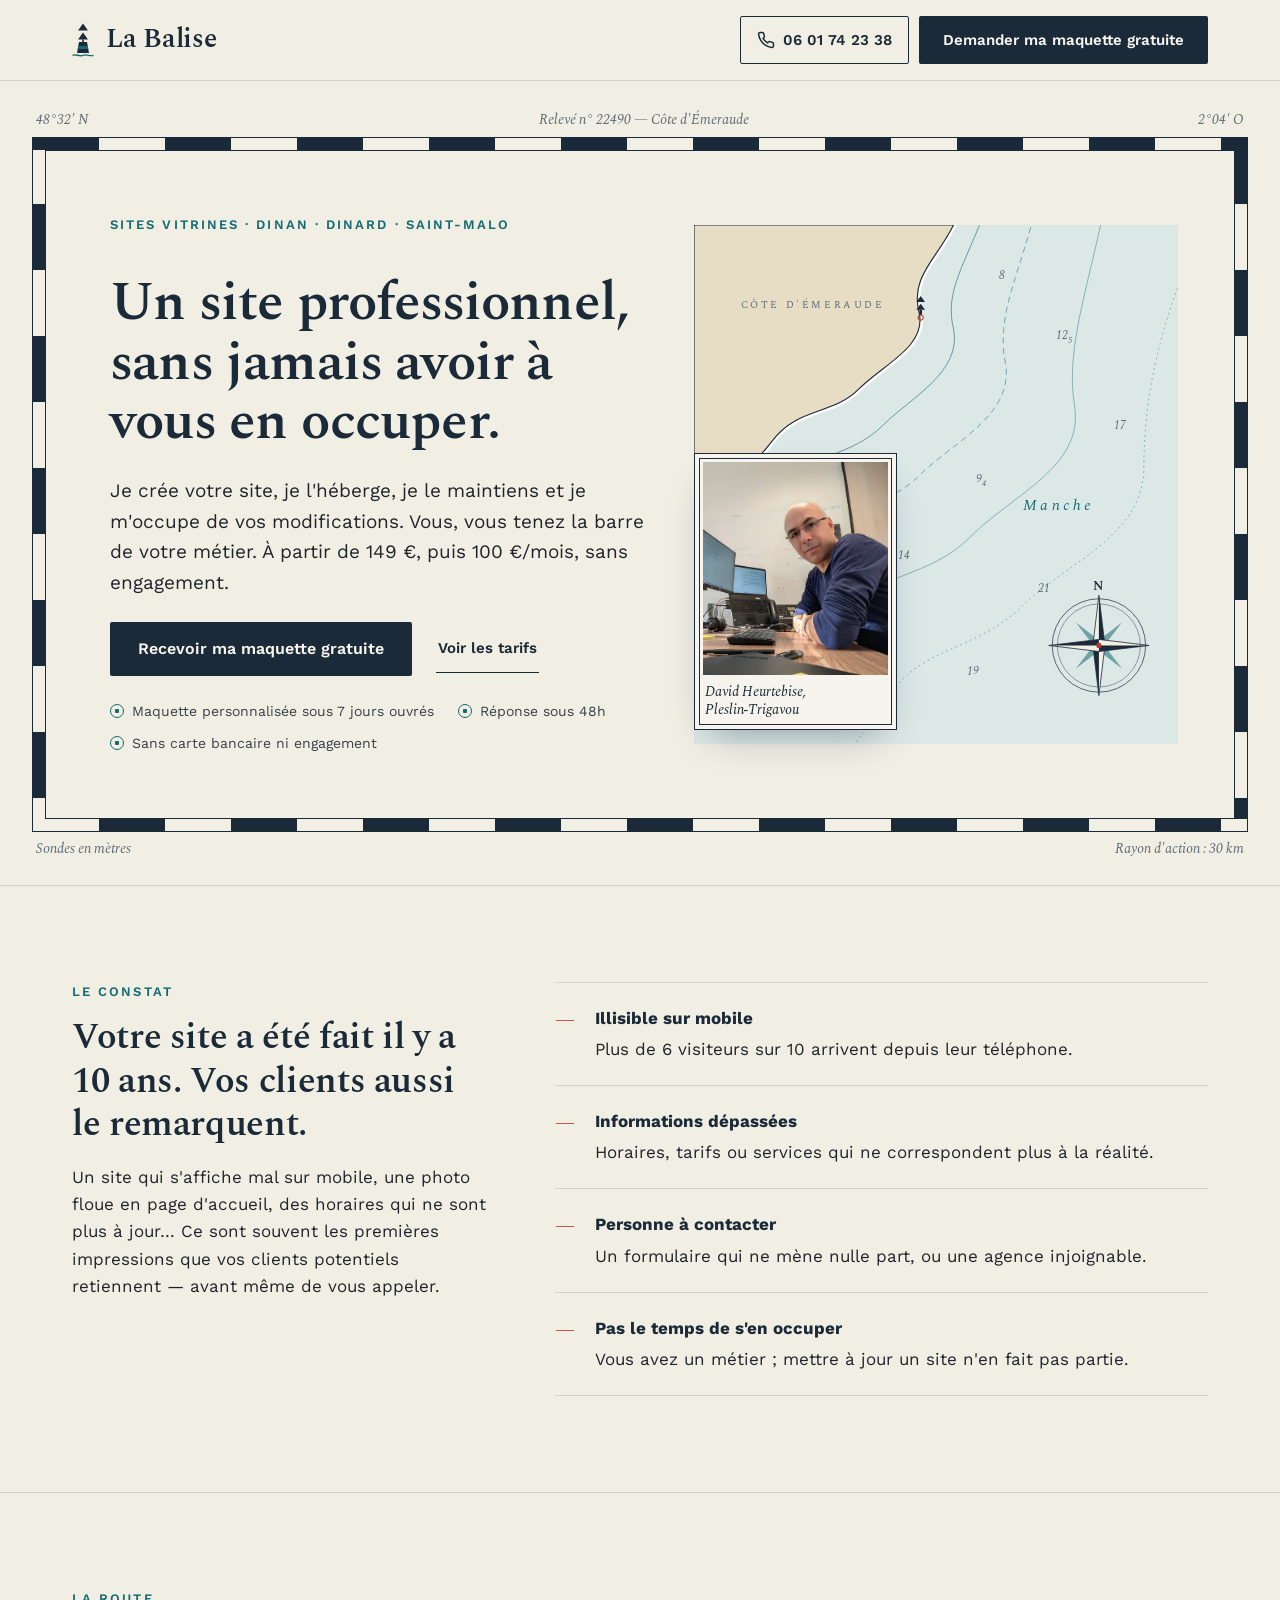
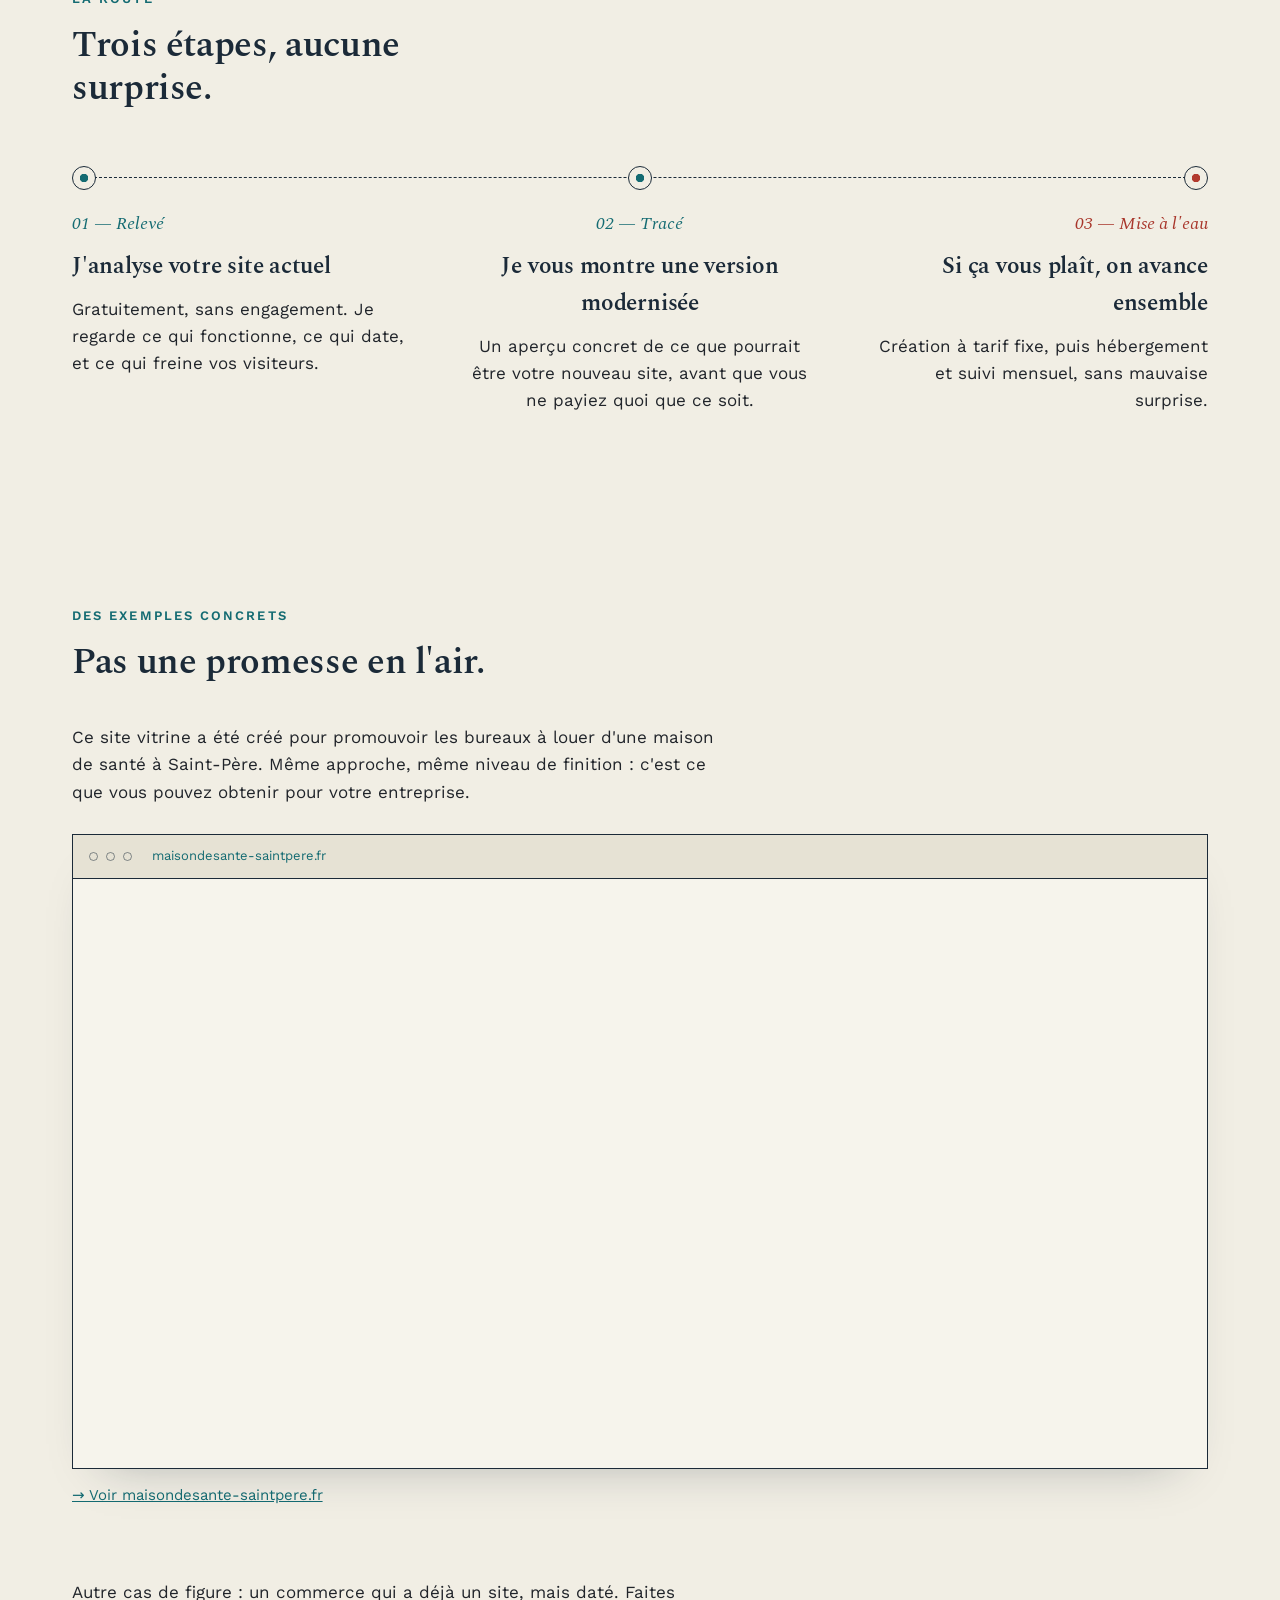
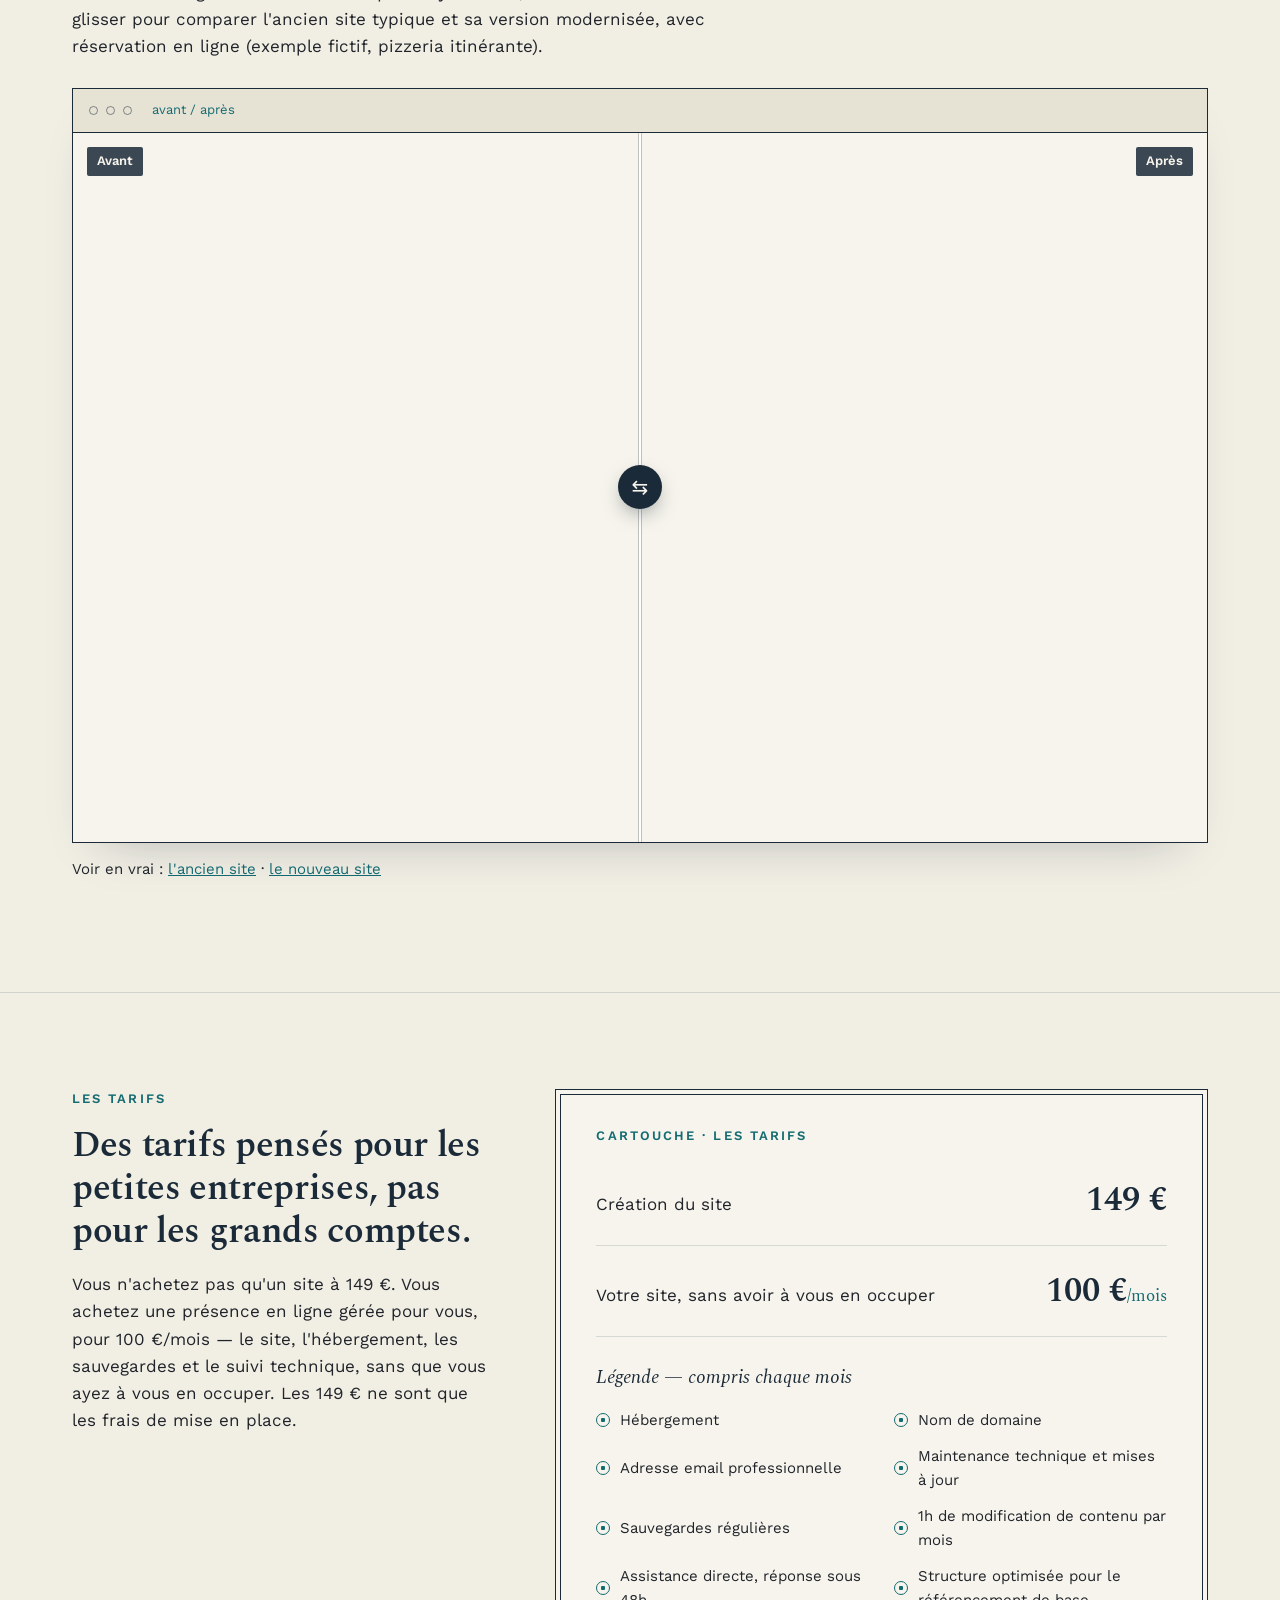
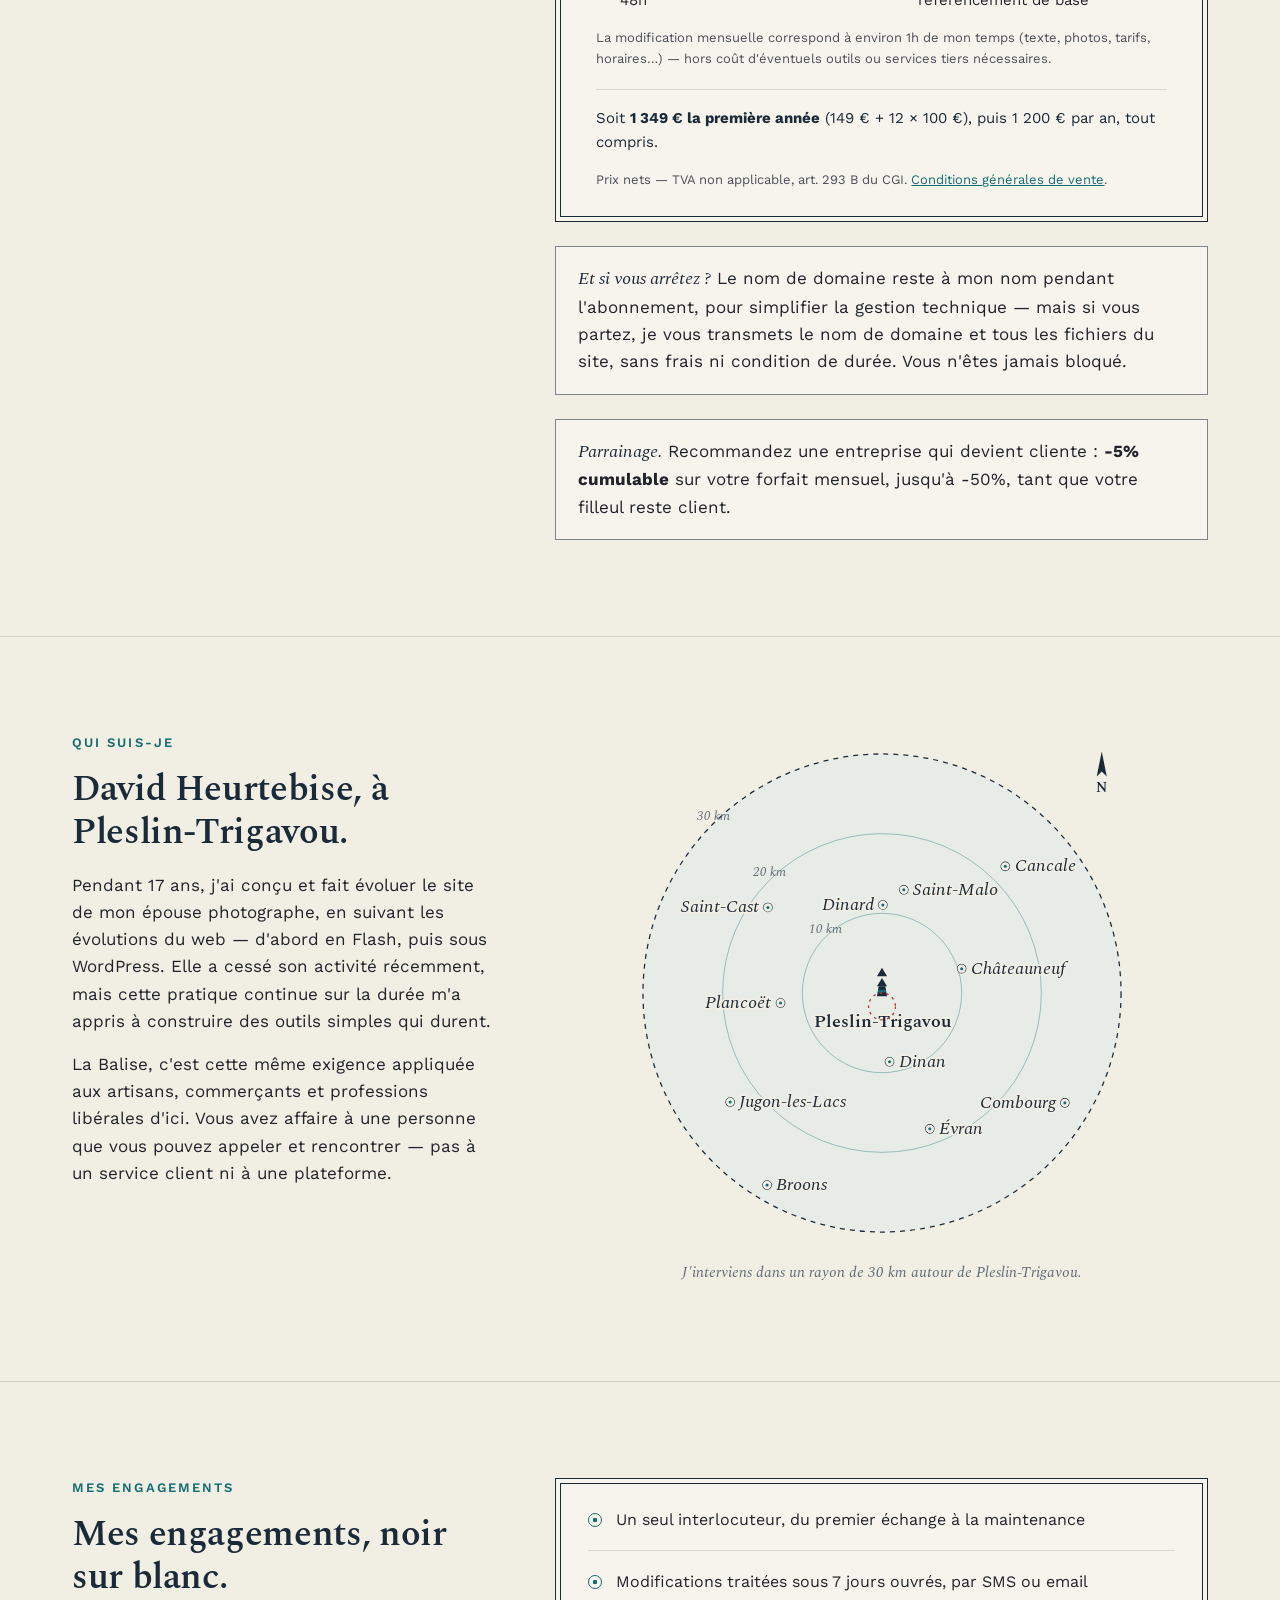
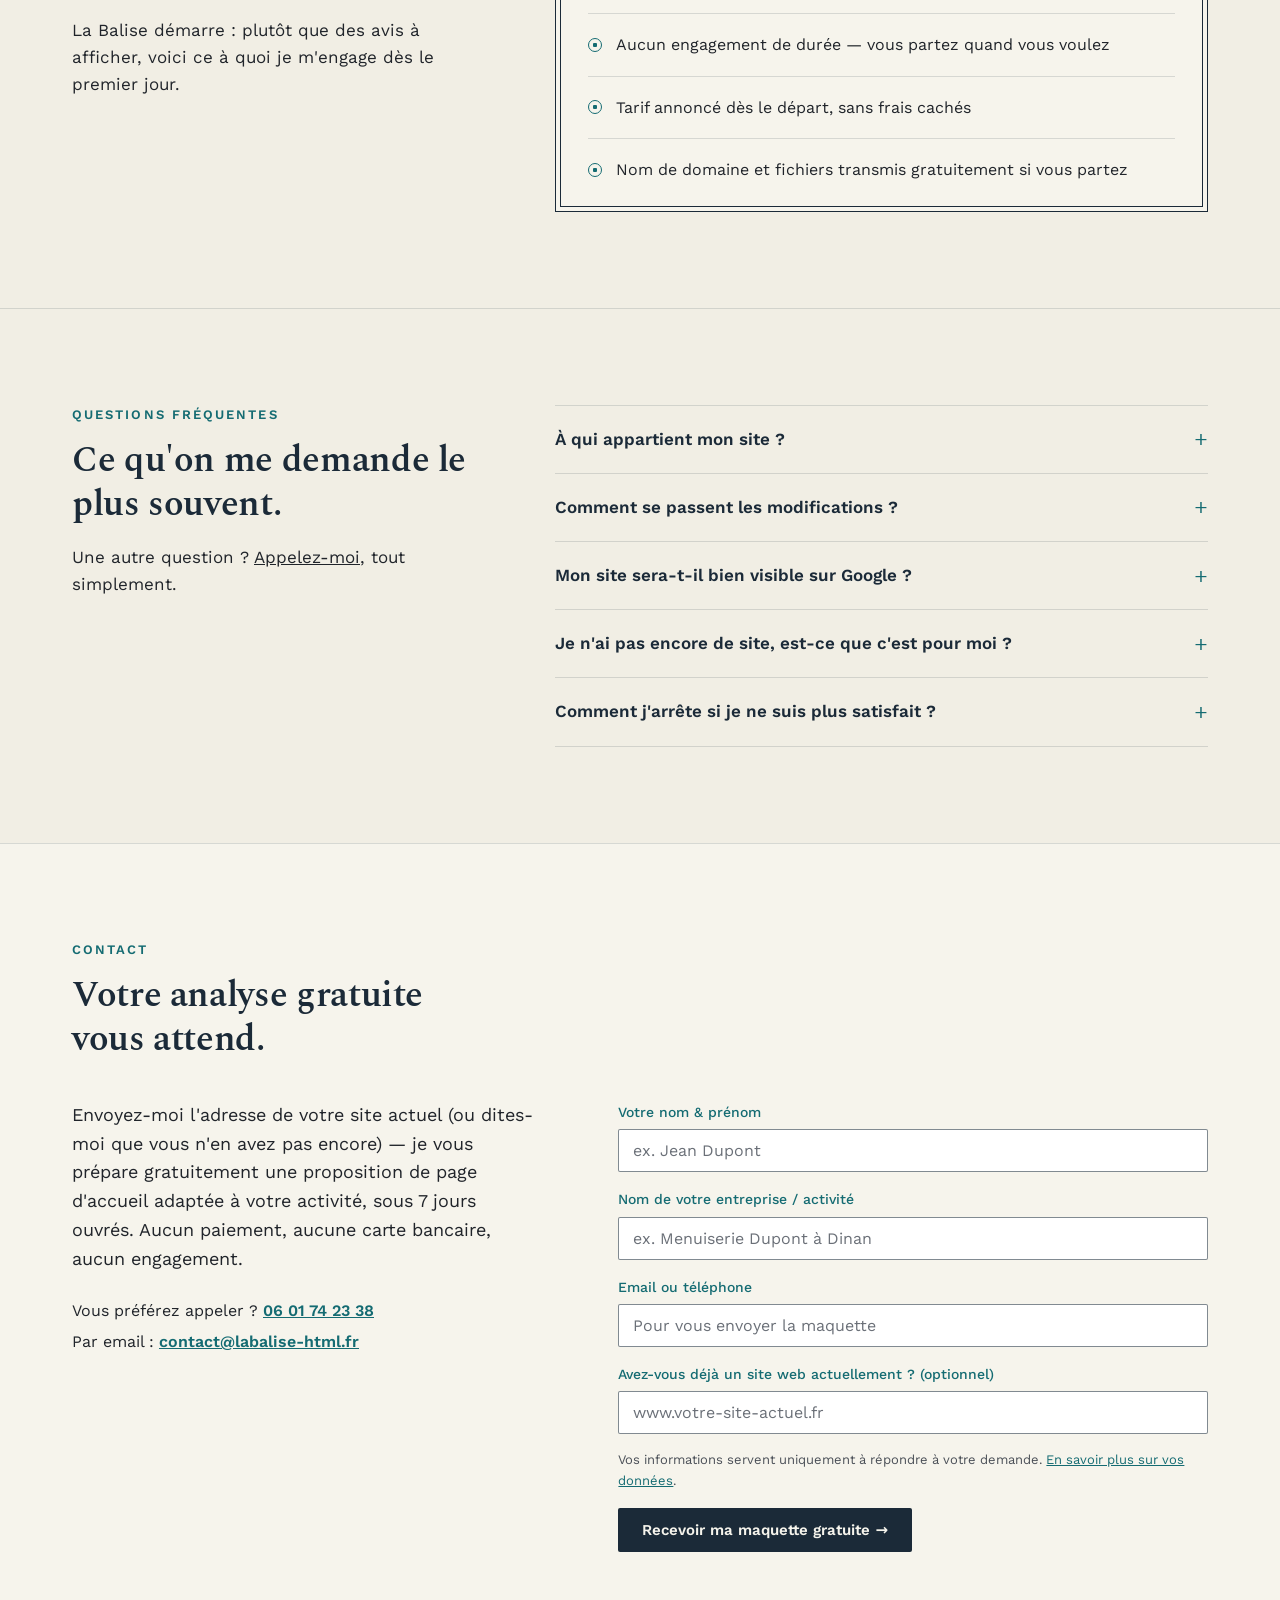
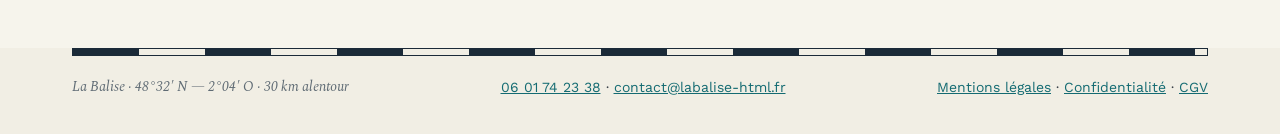
==== commit 6610ef6f: "Apply the 'Carte marine' art direction, with a living sea and a mouse wake - Chart-paper palette, gr" ====
--- a/index.html
+++ b/index.html
@@ -7,7 +7,7 @@
 <title>Création de site internet à Dinan, Dinard, Saint-Malo — La Balise</title>
 <meta name="description" content="Site vitrine clé en main pour artisans, commerçants et professions libérales autour de Pleslin-Trigavou (Dinan, Dinard, Saint-Malo) : 149 € de mise en place, puis 100 €/mois tout compris, sans engagement. Maquette gratuite sous 7 jours.">
 <link rel="canonical" href="https://www.labalise-html.fr/">
-<meta name="theme-color" content="#EDEEE6">
+<meta name="theme-color" content="#F1EEE4">
 <meta property="og:type" content="website">
 <meta property="og:locale" content="fr_FR">
 <meta property="og:site_name" content="La Balise">
@@ -25,6 +25,7 @@
 <link rel="apple-touch-icon" href="/apple-touch-icon.png">
 <link rel="preload" href="/fonts/worksans-var-latin.woff2" as="font" type="font/woff2" crossorigin>
 <link rel="preload" href="/fonts/spectral-600-latin.woff2" as="font" type="font/woff2" crossorigin>
+<link rel="preload" href="/fonts/spectral-400italic-latin.woff2" as="font" type="font/woff2" crossorigin>
 <link rel="stylesheet" href="/styles.css">
 <script src="/main.js" defer></script>
 <script type="application/ld+json">
@@ -124,7 +125,7 @@
 
 <header class="site-header">
   <div class="wrap">
-    <a class="wordmark" href="#top">La Balise<span class="dot">.</span></a>
+    <a class="wordmark" href="#top"><svg width="22" height="34" viewBox="0 0 22 34" aria-hidden="true" focusable="false"><path d="M11 .5 16 7.5H6z" fill="#1B2A38"/><path d="M11 9.5 16 16.5H6z" fill="#1B2A38"/><path d="M10.2 16.5h1.6V19h-1.6z" fill="#1B2A38"/><path d="M7 19h8l2 11H5z" fill="#1B2A38"/><path d="M6.2 23h9.6l.5 3H5.7z" fill="#146B72"/><path d="M.5 32.3c3.5-1.5 6.5 1.5 10.5 0s7 1.5 10.5 0" fill="none" stroke="#146B72" stroke-width="1.4"/></svg><span>La Balise</span></a>
     <div class="header-actions">
       <a class="btn btn-call" href="tel:+33601742338" aria-label="Appeler le 06 01 74 23 38">
         <svg width="18" height="18" viewBox="0 0 24 24" fill="none" stroke="currentColor" stroke-width="2" stroke-linecap="round" stroke-linejoin="round" aria-hidden="true" focusable="false"><path d="M22 16.9v3a2 2 0 0 1-2.2 2 19.8 19.8 0 0 1-8.6-3.1 19.5 19.5 0 0 1-6-6A19.8 19.8 0 0 1 2.1 4.2 2 2 0 0 1 4.1 2h3a2 2 0 0 1 2 1.7c.1 1 .4 1.9.7 2.8a2 2 0 0 1-.5 2.1L8 9.9a16 16 0 0 0 6 6l1.3-1.3a2 2 0 0 1 2.1-.4c.9.3 1.8.6 2.8.7a2 2 0 0 1 1.7 2z"/></svg>
@@ -138,35 +139,86 @@
 <main id="main">
   <span id="top"></span>
 
-  <!-- HERO -->
+  <!-- HERO : la carte marine -->
   <section class="hero">
-    <div class="blob hero-blob-1" aria-hidden="true"></div>
-    <div class="blob hero-blob-2" aria-hidden="true"></div>
     <div class="wrap">
-      <div class="hero-copy">
-        <h1>Un site professionnel, sans jamais avoir à vous en occuper.</h1>
-        <p class="lede">Je crée votre site, je l'héberge, je le maintiens et je m'occupe de vos modifications. Vous, vous vous occupez de votre métier. À partir de 149&nbsp;€, puis 100&nbsp;€/mois, sans engagement.</p>
-        <div class="actions">
-          <a class="btn btn-primary" href="#contact">Recevoir ma maquette gratuite</a>
-          <a class="btn btn-ghost" href="#tarifs">Voir les tarifs</a>
-        </div>
-        <ul class="check-list reassurance-list">
-          <li><span class="check" aria-hidden="true">✓</span> Maquette personnalisée sous 7 jours ouvrés</li>
-          <li><span class="check" aria-hidden="true">✓</span> Réponse sous 48h</li>
-          <li><span class="check" aria-hidden="true">✓</span> Sans carte bancaire ni engagement</li>
-        </ul>
-      </div>
-      <div class="hero-visual">
-        <div class="hero-photo-frame">
-          <img class="hero-photo" src="/img/hero-800.webp" srcset="/img/hero-480.webp 480w, /img/hero-800.webp 800w, /img/hero-1000.webp 1000w" sizes="(max-width: 860px) 340px, 440px" alt="David Heurtebise à son poste de travail" width="1000" height="1091" fetchpriority="high">
-          <div class="hero-badge">
-            <svg width="34" height="34" viewBox="0 0 34 34" fill="none" aria-hidden="true" focusable="false">
-              <circle cx="17" cy="17" r="15" stroke="#B23A2E" stroke-width="1.4" stroke-dasharray="3 5"/>
-              <circle cx="17" cy="17" r="3" fill="#B23A2E"/>
-            </svg>
-            <span>30 km autour de Pleslin-Trigavou</span>
-          </div>
-        </div>
+      <div class="chart-coords chart-note" aria-hidden="true">
+        <span>48°32′ N</span>
+        <span class="chart-coords-mid">Relevé n° 22490 — Côte d'Émeraude</span>
+        <span>2°04′ O</span>
+      </div>
+      <div class="chart-frame">
+        <div class="chart-inner">
+          <div class="hero-copy">
+            <div class="section-label">Sites vitrines · Dinan · Dinard · Saint-Malo</div>
+            <h1>Un site professionnel, sans jamais avoir à vous en occuper.</h1>
+            <p class="lede">Je crée votre site, je l'héberge, je le maintiens et je m'occupe de vos modifications. Vous, vous tenez la barre de votre métier. À partir de 149&nbsp;€, puis 100&nbsp;€/mois, sans engagement.</p>
+            <div class="actions">
+              <a class="btn btn-primary btn-lg" href="#contact">Recevoir ma maquette gratuite</a>
+              <a class="btn btn-ghost" href="#tarifs">Voir les tarifs</a>
+            </div>
+            <ul class="check-list reassurance-list">
+              <li><span class="fix" aria-hidden="true"></span> Maquette personnalisée sous 7 jours ouvrés</li>
+              <li><span class="fix" aria-hidden="true"></span> Réponse sous 48h</li>
+              <li><span class="fix" aria-hidden="true"></span> Sans carte bancaire ni engagement</li>
+            </ul>
+          </div>
+          <div class="hero-chart" data-hero-chart>
+            <div class="sea" data-sea>
+              <svg class="sea-svg" viewBox="0 0 560 600" aria-hidden="true" focusable="false">
+                <rect width="560" height="600" fill="#DCE8E6"/>
+              <path class="tide tide-1" d="M338 -20L330 0C310 50 290 80 300 120C310 170 250 200 220 230C180 270 140 260 110 300C80 340 40 350 0 370L-20 380" fill="none" stroke="#146B72" stroke-opacity="0.7"/>
+              <path class="tide tide-2" d="M398 -20L390 0C370 70 350 110 360 160C370 220 300 250 260 290C220 330 170 320 140 370C110 410 60 420 0 440L-20 448" fill="none" stroke="#146B72" stroke-opacity="0.6" stroke-dasharray="7 5"/>
+              <path class="tide tide-3" d="M478 -20L470 0C450 90 430 150 440 210C450 280 370 310 320 360C270 410 210 400 180 450C150 500 80 510 0 520L-20 526" fill="none" stroke="#146B72" stroke-opacity="0.5"/>
+              <path class="tide tide-4" d="M580 30L560 70C530 150 520 220 520 280C520 360 430 390 380 440C330 490 260 490 230 540C210 575 190 590 172 620" fill="none" stroke="#146B72" stroke-opacity="0.55" stroke-dasharray="2 4"/>
+                <g font-size="14" font-style="italic" fill="#5F6B74">
+                <text x="352" y="62">8</text>
+                <text x="418" y="132">12<tspan font-size="10" dy="4">5</tspan></text>
+                <text x="486" y="236">17</text>
+                <text x="326" y="298">9<tspan font-size="10" dy="4">4</tspan></text>
+                <text x="236" y="386">14</text>
+                <text x="398" y="424">21</text>
+                <text x="316" y="520">19</text>
+                <text x="120" y="468">11</text>
+                <text x="60" y="560">16</text>
+                </g>
+                <path class="foam" d="M300 0C280 40 250 60 260 100C270 140 220 160 190 190C160 220 120 210 90 250C60 290 30 300 0 320" fill="none" stroke="#FFFFFF" stroke-width="7" stroke-linecap="round"/>
+                <path data-land d="M0 0H300C280 40 250 60 260 100C270 140 220 160 190 190C160 220 120 210 90 250C60 290 30 300 0 320Z" fill="#E6DDC4" stroke="#1B2A38" stroke-width="1.3"/>
+                <text x="54" y="96" font-family="Work Sans, sans-serif" font-size="11" letter-spacing="3" fill="#5F6B74">CÔTE D'ÉMERAUDE</text>
+                <text x="380" y="330" font-size="17" font-style="italic" letter-spacing="4" fill="#146B72">Manche</text>
+                <g transform="translate(262 104)">
+                  <path d="M0 -22 5 -15H-5z" fill="#1B2A38"/>
+                  <path d="M0 -13 5 -6H-5z" fill="#1B2A38"/>
+                  <path d="M-1.5 -6h3v6h-3z" fill="#1B2A38"/>
+                  <circle cy="3" r="3" fill="none" stroke="#B23A2E" stroke-width="1.2"/>
+                </g>
+                <g transform="translate(468 486)">
+                  <circle r="54" fill="#DCE8E6" stroke="#1B2A38" stroke-width="0.8"/>
+                  <circle r="48" fill="none" stroke="#1B2A38" stroke-width="0.5"/>
+                  <g transform="rotate(45)" fill="#146B72" fill-opacity="0.55">
+                    <path d="M0 -38 5 0 0 38 -5 0z"/>
+                    <path d="M-38 0 0 -5 38 0 0 5z"/>
+                  </g>
+                  <path d="M0 -58 7 0 0 58 -7 0z" fill="#F1EEE4" stroke="#1B2A38" stroke-width="0.9"/>
+                  <path d="M0 -58 7 0H0z M0 58 -7 0H0z" fill="#1B2A38"/>
+                  <path d="M-58 0 0 -7 58 0 0 7z" fill="#F1EEE4" stroke="#1B2A38" stroke-width="0.9"/>
+                  <path d="M58 0 0 7V0z M-58 0 0 -7V0z" fill="#1B2A38"/>
+                  <circle r="3" fill="#B23A2E"/>
+                  <text y="-64" text-anchor="middle" font-size="15" font-weight="600" fill="#1B2A38">N</text>
+                </g>
+              </svg>
+              <canvas class="sea-wake" data-wake></canvas>
+            </div>
+            <figure class="photo-cartouche cartouche">
+              <img src="/img/hero-480.webp" srcset="/img/hero-480.webp 480w, /img/hero-640.webp 640w" sizes="236px" alt="David Heurtebise" width="480" height="524" fetchpriority="high">
+              <figcaption class="chart-note">David Heurtebise, Pleslin‑Trigavou</figcaption>
+            </figure>
+          </div>
+        </div>
+      </div>
+      <div class="chart-coords chart-coords-bottom chart-note" aria-hidden="true">
+        <span>Sondes en mètres</span>
+        <span>Rayon d'action : 30 km</span>
       </div>
     </div>
   </section>
@@ -200,24 +252,24 @@
     </div>
   </section>
 
-  <!-- MÉTHODE -->
-  <section class="methode" id="methode">
+  <!-- MÉTHODE : la route -->
+  <section class="methode section-bordered" id="methode">
     <div class="wrap">
-      <div class="section-label">La méthode</div>
+      <div class="section-label">La route</div>
       <h2 class="section-title">Trois étapes, aucune surprise.</h2>
-      <ol class="steps">
-        <li class="step">
-          <div class="num" aria-hidden="true">1</div>
+      <ol class="route">
+        <li class="waypoint">
+          <span class="waypoint-label">01 — Relevé</span>
           <h3>J'analyse votre site actuel</h3>
           <p>Gratuitement, sans engagement. Je regarde ce qui fonctionne, ce qui date, et ce qui freine vos visiteurs.</p>
         </li>
-        <li class="step">
-          <div class="num" aria-hidden="true">2</div>
+        <li class="waypoint">
+          <span class="waypoint-label">02 — Tracé</span>
           <h3>Je vous montre une version modernisée</h3>
           <p>Un aperçu concret de ce que pourrait être votre nouveau site, avant que vous ne payiez quoi que ce soit.</p>
         </li>
-        <li class="step">
-          <div class="num" aria-hidden="true">3</div>
+        <li class="waypoint">
+          <span class="waypoint-label">03 — Mise à l'eau</span>
           <h3>Si ça vous plaît, on avance ensemble</h3>
           <p>Création à tarif fixe, puis hébergement et suivi mensuel, sans mauvaise surprise.</p>
         </li>
@@ -239,7 +291,7 @@
             <span class="url">maisondesante-saintpere.fr</span>
           </div>
           <a href="https://www.maisondesante-saintpere.fr/" target="_blank" rel="noopener">
-            <img class="browser-shot" src="/img/maison-sante-1200.webp" srcset="/img/maison-sante-1200.webp 1200w, /img/maison-sante-2000.webp 2000w" sizes="(max-width: 1120px) 100vw, 1056px" alt="Page d'accueil du site maisondesante-saintpere.fr — voir le site (nouvel onglet)" width="1200" height="623" loading="lazy" decoding="async">
+            <img class="browser-shot" src="/img/maison-sante-1200.webp" srcset="/img/maison-sante-720.webp 720w, /img/maison-sante-1200.webp 1200w, /img/maison-sante-2000.webp 2000w" sizes="(max-width: 860px) calc(100vw - 42px), (max-width: 1120px) calc(100vw - 66px), 1056px" alt="Page d'accueil du site maisondesante-saintpere.fr — voir le site (nouvel onglet)" width="1200" height="623" loading="lazy" decoding="async">
           </a>
         </div>
         <p class="exemple-caption"><a href="https://www.maisondesante-saintpere.fr/" target="_blank" rel="noopener">→ Voir maisondesante-saintpere.fr</a></p>
@@ -253,9 +305,9 @@
             <span class="url">avant / après</span>
           </div>
           <div class="ba" data-ba>
-            <img src="/img/pizza-apres-1200.webp" srcset="/img/pizza-apres-1200.webp 1200w, /img/pizza-apres-2000.webp 2000w" sizes="(max-width: 1120px) 100vw, 1056px" alt="Après : site moderne, grande accroche, bouton de réservation en ligne" width="1200" height="750" loading="lazy" decoding="async">
+            <img src="/img/pizza-apres-1200.webp" srcset="/img/pizza-apres-720.webp 720w, /img/pizza-apres-1200.webp 1200w, /img/pizza-apres-2000.webp 2000w" sizes="(max-width: 860px) calc(100vw - 42px), (max-width: 1120px) calc(100vw - 66px), 1056px" alt="Après : site moderne, grande accroche, bouton de réservation en ligne" width="1200" height="750" loading="lazy" decoding="async">
             <div class="ba-before">
-              <img src="/img/pizza-avant-1200.webp" srcset="/img/pizza-avant-1200.webp 1200w, /img/pizza-avant-2000.webp 2000w" sizes="(max-width: 1120px) 100vw, 1056px" alt="Avant : site des années 2000, bandeau criard, texte serré, prix encore en francs" width="1200" height="750" loading="lazy" decoding="async">
+              <img src="/img/pizza-avant-1200.webp" srcset="/img/pizza-avant-720.webp 720w, /img/pizza-avant-1200.webp 1200w, /img/pizza-avant-2000.webp 2000w" sizes="(max-width: 860px) calc(100vw - 42px), (max-width: 1120px) calc(100vw - 66px), 1056px" alt="Avant : site des années 2000, bandeau criard, texte serré, prix encore en francs" width="1200" height="750" loading="lazy" decoding="async">
             </div>
             <span class="ba-tag ba-tag-before" aria-hidden="true">Avant</span>
             <span class="ba-tag ba-tag-after" aria-hidden="true">Après</span>
@@ -268,9 +320,8 @@
     </div>
   </section>
 
-  <!-- TARIFS -->
+  <!-- TARIFS : cartouche et légende -->
   <section class="tarifs" id="tarifs">
-    <div class="blob tarifs-blob" aria-hidden="true"></div>
     <div class="wrap split">
       <div class="split-head">
         <div class="section-label">Les tarifs</div>
@@ -278,38 +329,40 @@
         <p class="section-intro">Vous n'achetez pas qu'un site à 149&nbsp;€. Vous achetez une présence en ligne gérée pour vous, pour 100&nbsp;€/mois — le site, l'hébergement, les sauvegardes et le suivi technique, sans que vous ayez à vous en occuper. Les 149&nbsp;€ ne sont que les frais de mise en place.</p>
       </div>
       <div>
-        <div class="price-block glass-card">
+        <div class="price-block cartouche">
+          <div class="section-label price-kicker">Cartouche · Les tarifs</div>
           <div class="price-row">
             <span class="price-label">Création du site</span>
             <span class="price-value">149&nbsp;€</span>
           </div>
-          <div class="price-tranquillite">
-            <div class="price-tranquillite-head">
-              <span class="price-tranquillite-title">Votre site, sans avoir à vous en occuper</span>
-              <span class="price-value">100&nbsp;€<span class="price-unit">/mois</span></span>
-            </div>
+          <div class="price-row">
+            <span class="price-label">Votre site, sans avoir à vous en occuper</span>
+            <span class="price-value">100&nbsp;€<span class="price-unit">/mois</span></span>
+          </div>
+          <div class="legend">
+            <p class="legend-title chart-note">Légende — compris chaque mois</p>
             <ul class="check-list inclus-list">
-              <li><span class="check" aria-hidden="true">✓</span> Hébergement</li>
-              <li><span class="check" aria-hidden="true">✓</span> Nom de domaine</li>
-              <li><span class="check" aria-hidden="true">✓</span> Adresse email professionnelle</li>
-              <li><span class="check" aria-hidden="true">✓</span> Maintenance technique et mises à jour</li>
-              <li><span class="check" aria-hidden="true">✓</span> Sauvegardes régulières</li>
-              <li><span class="check" aria-hidden="true">✓</span> 1h de modification de contenu par mois</li>
-              <li><span class="check" aria-hidden="true">✓</span> Assistance directe, réponse sous 48h</li>
-              <li><span class="check" aria-hidden="true">✓</span> Structure optimisée pour le référencement de base</li>
+              <li><span class="fix" aria-hidden="true"></span> Hébergement</li>
+              <li><span class="fix" aria-hidden="true"></span> Nom de domaine</li>
+              <li><span class="fix" aria-hidden="true"></span> Adresse email professionnelle</li>
+              <li><span class="fix" aria-hidden="true"></span> Maintenance technique et mises à jour</li>
+              <li><span class="fix" aria-hidden="true"></span> Sauvegardes régulières</li>
+              <li><span class="fix" aria-hidden="true"></span> 1h de modification de contenu par mois</li>
+              <li><span class="fix" aria-hidden="true"></span> Assistance directe, réponse sous 48h</li>
+              <li><span class="fix" aria-hidden="true"></span> Structure optimisée pour le référencement de base</li>
             </ul>
-            <p class="price-footnote">La modification mensuelle correspond à environ 1h de mon temps (texte, photos, tarifs, horaires…) — hors coût d'éventuels outils ou services tiers nécessaires.</p>
-            <p class="price-total">Soit <strong>1&nbsp;349&nbsp;€ la première année</strong> (149&nbsp;€ + 12&nbsp;×&nbsp;100&nbsp;€), puis 1&nbsp;200&nbsp;€ par an, tout compris.</p>
-            <p class="price-footnote">Prix nets — TVA non applicable, art. 293 B du CGI. <a href="/cgv">Conditions générales de vente</a>.</p>
-          </div>
-        </div>
-
-        <div class="note note-teal">
-          <p><strong>Et si vous arrêtez ?</strong> Le nom de domaine reste à mon nom pendant l'abonnement, pour simplifier la gestion technique — mais si vous partez, je vous transmets le nom de domaine et tous les fichiers du site, sans frais ni condition de durée. Vous n'êtes jamais bloqué.</p>
+          </div>
+          <p class="price-footnote">La modification mensuelle correspond à environ 1h de mon temps (texte, photos, tarifs, horaires…) — hors coût d'éventuels outils ou services tiers nécessaires.</p>
+          <p class="price-total">Soit <strong>1&nbsp;349&nbsp;€ la première année</strong> (149&nbsp;€ + 12&nbsp;×&nbsp;100&nbsp;€), puis 1&nbsp;200&nbsp;€ par an, tout compris.</p>
+          <p class="price-footnote">Prix nets — TVA non applicable, art. 293 B du CGI. <a href="/cgv">Conditions générales de vente</a>.</p>
         </div>
 
         <div class="note">
-          <p>Recommandez une entreprise qui devient cliente : <strong>-5% cumulable</strong> sur votre forfait mensuel, jusqu'à -50%, tant que votre filleul reste client.</p>
+          <p><span class="note-title">Et si vous arrêtez ?</span> Le nom de domaine reste à mon nom pendant l'abonnement, pour simplifier la gestion technique — mais si vous partez, je vous transmets le nom de domaine et tous les fichiers du site, sans frais ni condition de durée. Vous n'êtes jamais bloqué.</p>
+        </div>
+
+        <div class="note">
+          <p><span class="note-title">Parrainage.</span> Recommandez une entreprise qui devient cliente : <strong>-5% cumulable</strong> sur votre forfait mensuel, jusqu'à -50%, tant que votre filleul reste client.</p>
         </div>
       </div>
     </div>
@@ -330,63 +383,71 @@
         <svg class="zone-map" viewBox="-310 -310 620 620" role="img" aria-labelledby="zone-title zone-desc">
           <title id="zone-title">Zone d'intervention de La Balise</title>
           <desc id="zone-desc">Carte schématique : un rayon de 30 km autour de Pleslin-Trigavou, qui englobe notamment Saint-Malo, Dinard, Dinan, Cancale, Saint-Cast, Plancoët, Combourg et Jugon-les-Lacs.</desc>
-          <defs><radialGradient id="zone-fill"><stop offset="0" stop-color="#146B72" stop-opacity="0.10"/><stop offset="1" stop-color="#146B72" stop-opacity="0.02"/></radialGradient>
-          <linearGradient id="beam-fill" x1="0" y1="0" x2="1" y2="0"><stop offset="0" stop-color="#B23A2E" stop-opacity="0.22"/><stop offset="1" stop-color="#B23A2E" stop-opacity="0"/></linearGradient></defs>
-          <circle r="285" fill="url(#zone-fill)" stroke="#146B72" stroke-opacity="0.55" stroke-width="1.5" stroke-dasharray="4 7"/>
-          <circle r="95" fill="none" stroke="#146B72" stroke-opacity="0.22" stroke-width="1"/>
-          <circle r="190" fill="none" stroke="#146B72" stroke-opacity="0.22" stroke-width="1"/>
-          <text x="-67" y="-67" font-size="16" fill="#146B72" text-anchor="middle" dy="-4">10 km</text>
-          <text x="-134" y="-134" font-size="16" fill="#146B72" text-anchor="middle" dy="-4">20 km</text>
-          <text x="-201" y="-201" font-size="16" fill="#146B72" text-anchor="middle" dy="-4">30 km</text>
-          <path class="beam" d="M0 0 L276.5 -68.9 A285 285 0 0 1 276.5 68.9 Z" fill="url(#beam-fill)"/>
-          <g font-size="21" fill="#1B2A38" stroke="#EDEEE6" stroke-width="4" stroke-linejoin="round" paint-order="stroke">
-            <circle cx="26" cy="-123" r="4.5" fill="#146B72" stroke="none"/>
-            <text x="36" y="-117">Saint-Malo</text>
-            <circle cx="1" cy="-105" r="4.5" fill="#146B72" stroke="none"/>
-            <text x="-9" y="-99" text-anchor="end">Dinard</text>
-            <circle cx="147" cy="-151" r="4.5" fill="#146B72" stroke="none"/>
-            <text x="157" y="-145">Cancale</text>
-            <circle cx="-136" cy="-102" r="4.5" fill="#146B72" stroke="none"/>
-            <text x="-146" y="-96" text-anchor="end">Saint-Cast</text>
-            <circle cx="-121" cy="12" r="4.5" fill="#146B72" stroke="none"/>
-            <text x="-131" y="18" text-anchor="end">Plancoët</text>
-            <circle cx="9" cy="82" r="4.5" fill="#146B72" stroke="none"/>
-            <text x="19" y="88">Dinan</text>
-            <circle cx="95" cy="-29" r="4.5" fill="#146B72" stroke="none"/>
-            <text x="105" y="-23">Châteauneuf</text>
-            <circle cx="218" cy="131" r="4.5" fill="#146B72" stroke="none"/>
-            <text x="208" y="137" text-anchor="end">Combourg</text>
-            <circle cx="-181" cy="130" r="4.5" fill="#146B72" stroke="none"/>
-            <text x="-171" y="136">Jugon-les-Lacs</text>
-            <circle cx="57" cy="162" r="4.5" fill="#146B72" stroke="none"/>
-            <text x="67" y="168">Évran</text>
-            <circle cx="-137" cy="229" r="4.5" fill="#146B72" stroke="none"/>
-            <text x="-127" y="235">Broons</text>
-            <text x="0" y="38" text-anchor="middle" font-weight="600" font-size="22">Pleslin-Trigavou</text>
+          <circle r="285" fill="#DCE8E6" fill-opacity="0.45" stroke="#1B2A38" stroke-width="1.5" stroke-dasharray="6 6"/>
+          <circle r="95" fill="none" stroke="#146B72" stroke-opacity="0.45" stroke-width="1"/>
+          <circle r="190" fill="none" stroke="#146B72" stroke-opacity="0.45" stroke-width="1"/>
+          <text x="-67" y="-67" dy="-5" font-size="16" font-style="italic" fill="#5F6B74" text-anchor="middle">10 km</text>
+          <text x="-134" y="-134" dy="-5" font-size="16" font-style="italic" fill="#5F6B74" text-anchor="middle">20 km</text>
+          <text x="-201" y="-201" dy="-5" font-size="16" font-style="italic" fill="#5F6B74" text-anchor="middle">30 km</text>
+          <g transform="translate(262 -262)"><path d="M0 -26 6 4 0 -2 -6 4z" fill="#1B2A38"/><text y="22" text-anchor="middle" font-size="17" font-weight="600" fill="#1B2A38">N</text></g>
+          <g font-size="21" font-style="italic" fill="#1B2A38" stroke="#F1EEE4" stroke-width="4" stroke-linejoin="round" paint-order="stroke">
+            <circle cx="26" cy="-123" r="5" fill="#F1EEE4" stroke="#1B2A38" stroke-width="1.4"/>
+            <circle cx="26" cy="-123" r="1.8" fill="#146B72" stroke="none"/>
+            <text x="37" y="-117">Saint-Malo</text>
+            <circle cx="1" cy="-105" r="5" fill="#F1EEE4" stroke="#1B2A38" stroke-width="1.4"/>
+            <circle cx="1" cy="-105" r="1.8" fill="#146B72" stroke="none"/>
+            <text x="-10" y="-99" text-anchor="end">Dinard</text>
+            <circle cx="147" cy="-151" r="5" fill="#F1EEE4" stroke="#1B2A38" stroke-width="1.4"/>
+            <circle cx="147" cy="-151" r="1.8" fill="#146B72" stroke="none"/>
+            <text x="158" y="-145">Cancale</text>
+            <circle cx="-136" cy="-102" r="5" fill="#F1EEE4" stroke="#1B2A38" stroke-width="1.4"/>
+            <circle cx="-136" cy="-102" r="1.8" fill="#146B72" stroke="none"/>
+            <text x="-147" y="-96" text-anchor="end">Saint-Cast</text>
+            <circle cx="-121" cy="12" r="5" fill="#F1EEE4" stroke="#1B2A38" stroke-width="1.4"/>
+            <circle cx="-121" cy="12" r="1.8" fill="#146B72" stroke="none"/>
+            <text x="-132" y="18" text-anchor="end">Plancoët</text>
+            <circle cx="9" cy="82" r="5" fill="#F1EEE4" stroke="#1B2A38" stroke-width="1.4"/>
+            <circle cx="9" cy="82" r="1.8" fill="#146B72" stroke="none"/>
+            <text x="20" y="88">Dinan</text>
+            <circle cx="95" cy="-29" r="5" fill="#F1EEE4" stroke="#1B2A38" stroke-width="1.4"/>
+            <circle cx="95" cy="-29" r="1.8" fill="#146B72" stroke="none"/>
+            <text x="106" y="-23">Châteauneuf</text>
+            <circle cx="218" cy="131" r="5" fill="#F1EEE4" stroke="#1B2A38" stroke-width="1.4"/>
+            <circle cx="218" cy="131" r="1.8" fill="#146B72" stroke="none"/>
+            <text x="207" y="137" text-anchor="end">Combourg</text>
+            <circle cx="-181" cy="130" r="5" fill="#F1EEE4" stroke="#1B2A38" stroke-width="1.4"/>
+            <circle cx="-181" cy="130" r="1.8" fill="#146B72" stroke="none"/>
+            <text x="-170" y="136">Jugon-les-Lacs</text>
+            <circle cx="57" cy="162" r="5" fill="#F1EEE4" stroke="#1B2A38" stroke-width="1.4"/>
+            <circle cx="57" cy="162" r="1.8" fill="#146B72" stroke="none"/>
+            <text x="68" y="168">Évran</text>
+            <circle cx="-137" cy="229" r="5" fill="#F1EEE4" stroke="#1B2A38" stroke-width="1.4"/>
+            <circle cx="-137" cy="229" r="1.8" fill="#146B72" stroke="none"/>
+            <text x="-126" y="235">Broons</text>
+            <text x="0" y="40" text-anchor="middle" font-style="normal" font-weight="600" font-size="22">Pleslin-Trigavou</text>
           </g>
-          <circle r="15" fill="none" stroke="#B23A2E" stroke-width="1.6" stroke-dasharray="3 5"/>
-          <circle r="6" fill="#B23A2E"/>
+          <g transform="translate(0 -6)"><path d="M0 -24 6 -14H-6z M0 -12 6 -2H-6z" fill="#1B2A38"/><path d="M-4 -2h8l2 12H-6z" fill="#1B2A38"/><path d="M-4.6 2.5h9.2l.5 3H-5.1z" fill="#146B72"/></g>
+          <circle cy="16" r="16" fill="none" stroke="#B23A2E" stroke-width="1.6" stroke-dasharray="3 5"/>
         </svg>
-        <figcaption class="zone-caption">J'interviens dans un rayon de 30 km autour de Pleslin-Trigavou.</figcaption>
+        <figcaption class="zone-caption chart-note">J'interviens dans un rayon de 30 km autour de Pleslin-Trigavou.</figcaption>
       </figure>
     </div>
   </section>
 
   <!-- ENGAGEMENTS -->
   <section class="engagements" id="engagements">
-    <div class="blob engagements-blob" aria-hidden="true"></div>
     <div class="wrap split">
       <div class="split-head">
         <div class="section-label">Mes engagements</div>
         <h2 class="section-title">Mes engagements, noir sur blanc.</h2>
         <p class="section-intro">La Balise démarre : plutôt que des avis à afficher, voici ce à quoi je m'engage dès le premier jour.</p>
       </div>
-      <ul class="check-list engagements-list glass-card">
-        <li><span class="check" aria-hidden="true">✓</span> Un seul interlocuteur, du premier échange à la maintenance</li>
-        <li><span class="check" aria-hidden="true">✓</span> Modifications traitées sous 7 jours ouvrés, par SMS ou email</li>
-        <li><span class="check" aria-hidden="true">✓</span> Aucun engagement de durée — vous partez quand vous voulez</li>
-        <li><span class="check" aria-hidden="true">✓</span> Tarif annoncé dès le départ, sans frais cachés</li>
-        <li><span class="check" aria-hidden="true">✓</span> Nom de domaine et fichiers transmis gratuitement si vous partez</li>
+      <ul class="check-list engagements-list cartouche">
+        <li><span class="fix" aria-hidden="true"></span> Un seul interlocuteur, du premier échange à la maintenance</li>
+        <li><span class="fix" aria-hidden="true"></span> Modifications traitées sous 7 jours ouvrés, par SMS ou email</li>
+        <li><span class="fix" aria-hidden="true"></span> Aucun engagement de durée — vous partez quand vous voulez</li>
+        <li><span class="fix" aria-hidden="true"></span> Tarif annoncé dès le départ, sans frais cachés</li>
+        <li><span class="fix" aria-hidden="true"></span> Nom de domaine et fichiers transmis gratuitement si vous partez</li>
       </ul>
     </div>
   </section>
@@ -471,9 +532,12 @@
 
 <footer class="site-footer">
   <div class="wrap">
-    <span>La Balise · Pleslin-Trigavou · 30 km alentour</span>
-    <span><a href="tel:+33601742338">06 01 74 23 38</a> · <a href="mailto:contact@labalise-html.fr">contact@labalise-html.fr</a></span>
-    <span><a href="/mentions-legales">Mentions légales</a> · <a href="/politique-confidentialite">Confidentialité</a> · <a href="/cgv">CGV</a></span>
+    <div class="graduated" aria-hidden="true"></div>
+    <div class="footer-row">
+      <span class="chart-note">La Balise · 48°32′ N — 2°04′ O · 30 km alentour</span>
+      <span><a href="tel:+33601742338">06 01 74 23 38</a> · <a href="mailto:contact@labalise-html.fr">contact@labalise-html.fr</a></span>
+      <span><a href="/mentions-legales">Mentions légales</a> · <a href="/politique-confidentialite">Confidentialité</a> · <a href="/cgv">CGV</a></span>
+    </div>
   </div>
 </footer>
 
--- a/styles.css
+++ b/styles.css
@@ -1,5 +1,7 @@
 /* =========================================================================
    La Balise — feuille de style commune (accueil + pages légales + 404).
+   Direction artistique « Carte marine » : papier de carte, cadre gradué,
+   courbes de profondeur, cartouches à double filet, légendes en italique.
    Une seule source de vérité pour les tokens : les pages légales avaient
    dérivé vers une ancienne palette quand chaque page portait son <style>.
    ========================================================================= */
@@ -14,6 +16,13 @@
 }
 @font-face {
   font-family: 'Spectral';
+  font-style: italic;
+  font-weight: 400;
+  font-display: swap;
+  src: url(fonts/spectral-400italic-latin.woff2) format('woff2');
+}
+@font-face {
+  font-family: 'Spectral';
   font-style: normal;
   font-weight: 600;
   font-display: swap;
@@ -30,21 +39,28 @@
 /* ---------- Tokens ---------- */
 :root {
   --ink: #1B2A38;
-  --paper: #EDEEE6;
-  --paper-soft: #F5F5F0;
-  --teal: #146B72;
-  --tan: #B23A2E;
-  --tan-deep: #8C2A21;
-  /* Rouge lisible sur fond --ink : --tan n'y fait que 2,47:1 */
-  --tan-on-dark: #F0907F;
+  --paper: #F1EEE4;          /* papier de carte */
+  --paper-soft: #F6F4EC;     /* fond des cartouches */
+  --sea: #DCE8E6;            /* zones d'eau */
+  --land: #E6DDC4;           /* terre émergée */
+  --teal: #146B72;           /* 5,36:1 sur --paper */
+  --tan: #B23A2E;            /* rouge balise, décoratif */
+  --red-text: #A8352A;       /* rouge balise lisible en texte : 5,64:1 */
+  --tan-deep: #8C2A21;       /* anneau de focus */
+  --sonde: #5F6B74;          /* chiffres de sonde, légendes : 4,71:1 */
   --charcoal: #20242A;
+  --muted: #3A4048;
   --line: rgba(27,42,56,0.14);
   --line-soft: rgba(27,42,56,0.08);
   /* Contour de champ/bouton : >= 3:1 sur --paper (WCAG 1.4.11) */
   --line-strong: rgba(27,42,56,0.55);
-  --on-dark-line: rgba(245,245,240,0.14);
-  --max-w: 1120px;
+  --serif: 'Spectral', Georgia, serif;
+  --sans: 'Work Sans', system-ui, sans-serif;
+  --max-w: 1200px;
   --header-h: 80px;
+  /* Cadre gradué façon carte marine (largeur de barre, longueur de segment) */
+  --grad-w: 12px;
+  --grad-seg: 66px;
 }
 
 * { box-sizing: border-box; }
@@ -54,8 +70,7 @@
 @media (prefers-reduced-motion: reduce) {
   html { scroll-behavior: auto; }
   *, *::before, *::after {
-    animation-duration: 0.01ms !important;
-    animation-iteration-count: 1 !important;
+    animation: none !important;
     transition-duration: 0.01ms !important;
   }
 }
@@ -64,14 +79,14 @@
   margin: 0;
   background: var(--paper);
   color: var(--charcoal);
-  font-family: 'Work Sans', system-ui, sans-serif;
+  font-family: var(--sans);
   font-size: 17px;
   line-height: 1.6;
   -webkit-font-smoothing: antialiased;
 }
 
 h1, h2, h3 {
-  font-family: 'Spectral', Georgia, serif;
+  font-family: var(--serif);
   color: var(--ink);
   margin: 0;
   font-weight: 600;
@@ -95,43 +110,76 @@
   background: var(--ink);
   color: var(--paper-soft);
   padding: 10px 16px;
-  border-radius: 3px;
+  border-radius: 2px;
 }
 .skip-link:focus { top: 12px; }
 
 :focus-visible { outline: 2px solid var(--tan-deep); outline-offset: 2px; }
+
+/* Légendes de carte : italique, gris de sonde */
+.chart-note {
+  font-family: var(--serif);
+  font-style: italic;
+  color: var(--sonde);
+}
+
+/* Cartouche : double filet, comme les encadrés de titre des cartes marines */
+.cartouche {
+  background: var(--paper-soft);
+  border: 1px solid var(--ink);
+  outline: 1px solid var(--ink);
+  outline-offset: -6px;
+}
+
+/* Puce de légende : cercle pointé */
+.fix {
+  display: inline-block;
+  width: 14px;
+  height: 14px;
+  flex-shrink: 0;
+  border-radius: 50%;
+  border: 1.3px solid var(--teal);
+  background: radial-gradient(circle, var(--teal) 0 2px, transparent 2.5px);
+}
+
+/* Barre graduée horizontale (séparateurs, pied de page) */
+.graduated {
+  height: 8px;
+  border: 1px solid var(--ink);
+  background: repeating-linear-gradient(90deg, var(--ink) 0 var(--grad-seg), var(--paper) var(--grad-seg) calc(var(--grad-seg) * 2));
+}
 
 /* ---------- Header ---------- */
 .site-header {
   position: sticky;
   top: 0;
   z-index: 50;
-  background: rgba(245,245,240,0.72);
-  backdrop-filter: blur(18px) saturate(160%);
-  -webkit-backdrop-filter: blur(18px) saturate(160%);
-  border-bottom: 1px solid rgba(255,255,255,0.5);
-  box-shadow: 0 1px 24px rgba(27,42,56,0.05);
+  background: rgba(241,238,228,0.9);
+  backdrop-filter: blur(12px);
+  -webkit-backdrop-filter: blur(12px);
+  border-bottom: 1px solid var(--line);
 }
 .site-header .wrap {
   display: flex;
   align-items: center;
   justify-content: space-between;
   gap: 16px;
-  padding-top: 18px;
-  padding-bottom: 18px;
+  padding-top: 16px;
+  padding-bottom: 16px;
 }
 .wordmark {
   display: flex;
   align-items: center;
+  gap: 12px;
   text-decoration: none;
   color: var(--ink);
-  font-family: 'Spectral', Georgia, serif;
-  font-size: 26px;
+  font-family: var(--serif);
+  font-size: 27px;
   font-weight: 600;
   letter-spacing: -0.01em;
   white-space: nowrap;
 }
-.wordmark .dot { color: var(--teal); }
+.wordmark svg { flex-shrink: 0; }
 .header-actions { display: flex; align-items: center; gap: 10px; }
 
 /* ---------- Boutons ---------- */
@@ -140,21 +188,22 @@
   align-items: center;
   justify-content: center;
   gap: 8px;
-  font-family: 'Work Sans', system-ui, sans-serif;
+  font-family: var(--sans);
   font-size: 15px;
   font-weight: 600;
   text-decoration: none;
   padding: 12px 24px;
   min-height: 44px;
-  border-radius: 3px;
+  border-radius: 2px;
   white-space: nowrap;
   transition: background-color 0.15s ease, color 0.15s ease, border-color 0.15s ease;
 }
 .btn-primary { background: var(--ink); color: var(--paper-soft); border: none; cursor: pointer; }
 .btn-primary:hover { background: var(--teal); }
 .btn-primary:disabled { opacity: 0.6; cursor: not-allowed; }
+.btn-lg { min-height: 52px; padding: 14px 28px; font-size: 16px; }
 .btn-ghost {
-  padding: 12px 4px;
+  padding: 12px 2px;
   color: var(--ink);
   border-bottom: 1px solid var(--ink);
   border-radius: 0;
@@ -162,152 +211,32 @@
 .btn-ghost:hover { color: var(--teal); border-color: var(--teal); }
 .btn-call {
   color: var(--ink);
-  border: 1px solid var(--line-strong);
+  border: 1px solid var(--ink);
   padding: 11px 16px;
 }
 .btn-call:hover { color: var(--teal); border-color: var(--teal); }
 .label-short { display: none; }
 
-/* ---------- Hero ---------- */
-.hero {
-  padding: 88px 0 96px;
-  position: relative;
-  overflow: hidden;
-}
-.blob {
-  position: absolute;
-  border-radius: 50%;
-  z-index: 0;
-  pointer-events: none;
-  animation: driftSlow 56s ease-in-out infinite;
-}
-.hero-blob-1 {
-  width: 620px; height: 620px; top: -220px; right: 4%;
-  filter: blur(110px);
-  background: radial-gradient(circle, rgba(178,58,46,0.14), transparent 70%);
-  animation-duration: 64s;
-}
-.hero-blob-2 {
-  width: 560px; height: 560px; bottom: -240px; left: -2%;
-  filter: blur(110px);
-  background: radial-gradient(circle, rgba(20,107,114,0.13), transparent 70%);
-  animation-duration: 48s;
-  animation-direction: alternate-reverse;
-}
-.hero .wrap {
-  position: relative;
-  z-index: 1;
-  display: grid;
-  grid-template-columns: 1.15fr 0.85fr;
-  gap: 56px;
-  align-items: center;
-}
-/* Mouvement seul, sans partir d'opacity:0 — sinon le titre et la photo
-   (candidats LCP) ne comptent qu'à la fin de l'animation. */
-.hero-copy { animation: rise 0.7s ease-out both; }
-.hero-visual { animation: rise 0.9s ease-out 0.1s both; }
-@keyframes rise {
-  from { transform: translateY(14px); }
-  to { transform: translateY(0); }
-}
-@keyframes driftSlow {
-  0%   { transform: translate(0, 0) scale(1); }
-  50%  { transform: translate(4%, -3%) scale(1.06); }
-  100% { transform: translate(0, 0) scale(1); }
-}
-.hero h1 {
-  font-size: 42px;
-  line-height: 1.18;
-  max-width: 15ch;
-}
-.lede { font-size: 18px; }
-.hero .lede {
-  margin: 22px 0 0;
-  max-width: 46ch;
-}
-.hero .actions {
-  margin-top: 34px;
-  display: flex;
-  flex-wrap: wrap;
-  gap: 16px;
-}
-.check-list {
-  list-style: none;
-  margin: 0;
-  padding: 0;
-}
-.check-list li { display: flex; align-items: center; gap: 9px; }
-.check {
-  display: inline-flex;
-  align-items: center;
-  justify-content: center;
-  width: 18px;
-  height: 18px;
-  border-radius: 50%;
-  background: var(--teal);
-  color: #fff;
-  font-size: 10px;
-  font-weight: 700;
-  flex-shrink: 0;
-}
-.reassurance-list {
-  margin-top: 18px;
-  display: flex;
-  flex-wrap: wrap;
-  gap: 10px 20px;
-  font-size: 14px;
-}
-.reassurance-list li { gap: 6px; }
-.reassurance-list .check { width: 16px; height: 16px; }
-
-.hero-photo-frame { position: relative; }
-.hero-photo {
-  display: block;
-  width: 100%;
-  height: auto;
-  border-radius: 8px;
-  box-shadow: 0 24px 48px -20px rgba(27,42,56,0.35);
-}
-.hero-badge {
-  position: absolute;
-  left: -22px;
-  bottom: -22px;
-  background: rgba(245,245,240,0.8);
-  backdrop-filter: blur(14px) saturate(160%);
-  -webkit-backdrop-filter: blur(14px) saturate(160%);
-  border: 1px solid rgba(255,255,255,0.6);
-  border-radius: 12px;
-  padding: 12px 16px;
-  display: flex;
-  align-items: center;
-  gap: 12px;
-  box-shadow: 0 16px 32px -14px rgba(27,42,56,0.25);
-  max-width: 210px;
+/* ---------- Sections : titres ---------- */
+section { padding: 96px 0; }
+.section-label {
   font-size: 13px;
-  line-height: 1.35;
-  color: var(--ink);
-  font-weight: 500;
-}
-.hero-badge svg { flex-shrink: 0; }
-
-/* ---------- Sections ---------- */
-section { padding: 84px 0; }
-.section-bordered { border-top: 1px solid var(--line); }
-.section-label {
-  font-size: 15px;
+  font-weight: 600;
+  letter-spacing: 0.16em;
+  text-transform: uppercase;
   color: var(--teal);
-  font-weight: 600;
   margin-bottom: 14px;
 }
 h2.section-title {
-  font-size: 30px;
-  line-height: 1.3;
+  font-size: 36px;
+  line-height: 1.2;
   max-width: 22ch;
 }
 .prose { max-width: 60ch; }
 .prose p { margin: 0 0 16px; }
 .prose p:last-child { margin-bottom: 0; }
-.section-intro { margin: 16px 0 0; max-width: 60ch; }
+.section-intro { margin: 18px 0 0; max-width: 60ch; }
+.section-bordered { border-top: 1px solid var(--line); }
 
 /* Mise en page desktop en 2 colonnes : titre à gauche (collant), contenu
    à droite — évite la moitié droite vide d'une colonne unique à 60ch. */
@@ -318,7 +247,129 @@
   align-items: start;
 }
 .split-head { position: sticky; top: calc(var(--header-h) + 24px); }
-.split-head .section-intro { margin-top: 20px; }
+
+/* ---------- Hero : la carte ---------- */
+.hero { padding: 28px 0 24px; }
+.hero .wrap { max-width: calc(var(--max-w) + 120px); }
+.chart-coords {
+  display: flex;
+  justify-content: space-between;
+  gap: 16px;
+  padding: 0 4px 6px;
+  font-size: 14px;
+}
+.chart-coords-bottom { padding: 6px 4px 0; }
+
+/* Cadre gradué : 4 barres alternées dessinées en fond d'un seul élément */
+.chart-frame {
+  border: 1.5px solid var(--ink);
+  padding: var(--grad-w);
+  background:
+    repeating-linear-gradient(90deg, var(--ink) 0 var(--grad-seg), var(--paper) var(--grad-seg) calc(var(--grad-seg) * 2)) top / 100% var(--grad-w) no-repeat,
+    repeating-linear-gradient(90deg, var(--paper) 0 var(--grad-seg), var(--ink) var(--grad-seg) calc(var(--grad-seg) * 2)) bottom / 100% var(--grad-w) no-repeat,
+    repeating-linear-gradient(180deg, var(--paper) 0 var(--grad-seg), var(--ink) var(--grad-seg) calc(var(--grad-seg) * 2)) left / var(--grad-w) 100% no-repeat,
+    repeating-linear-gradient(180deg, var(--ink) 0 var(--grad-seg), var(--paper) var(--grad-seg) calc(var(--grad-seg) * 2)) right / var(--grad-w) 100% no-repeat;
+}
+.chart-inner {
+  border: 1px solid var(--ink);
+  background: var(--paper);
+  display: grid;
+  grid-template-columns: minmax(0, 1.05fr) minmax(0, 0.95fr);
+  gap: 48px;
+  align-items: center;
+  padding: 64px 56px 64px 64px;
+}
+.hero-copy {
+  display: flex;
+  flex-direction: column;
+  gap: 24px;
+  animation: rise 0.7s ease-out both;
+}
+/* Mouvement seul, sans partir d'opacity:0 — sinon le titre (candidat LCP)
+   ne compte qu'à la fin de l'animation. */
+@keyframes rise {
+  from { transform: translateY(12px); }
+  to { transform: translateY(0); }
+}
+.hero h1 {
+  font-size: 54px;
+  line-height: 1.1;
+  letter-spacing: -0.015em;
+}
+.hero .lede { margin: 0; font-size: 19px; max-width: 34em; }
+.hero .actions { display: flex; flex-wrap: wrap; align-items: center; gap: 16px 24px; }
+.check-list { list-style: none; margin: 0; padding: 0; }
+.check-list li { display: flex; align-items: center; gap: 9px; }
+.reassurance-list {
+  display: flex;
+  flex-wrap: wrap;
+  gap: 10px 24px;
+  font-size: 14px;
+  color: var(--muted);
+}
+.reassurance-list li { gap: 8px; }
+
+.hero-chart { position: relative; }
+/* La mer : SVG de la carte + canvas du sillage par-dessus */
+.sea {
+  position: relative;
+  aspect-ratio: 560 / 600;
+  touch-action: pan-y;
+  cursor: crosshair;
+}
+.sea-svg, .sea-wake {
+  position: absolute;
+  inset: 0;
+  width: 100%;
+  height: 100%;
+  display: block;
+}
+.sea-wake { pointer-events: none; }
+.sea-svg text { font-family: var(--serif); }
+
+/* Va-et-vient de la marée : les isobathes glissent vers le large puis
+   reviennent, chacune avec son amplitude et son décalage ; l'écume du
+   rivage monte sur l'estran et se retire. */
+.tide { animation: tide 9s ease-in-out infinite alternate; }
+.tide-2 { animation-duration: 10s; animation-delay: -2s; }
+.tide-3 { animation-duration: 11s; animation-delay: -4s; }
+.tide-4 { animation-duration: 12s; animation-delay: -6s; }
+@keyframes tide {
+  from { transform: translate(-3px, -3px); }
+  to   { transform: translate(5px, 5px); }
+}
+.foam { animation: foam 9s ease-in-out infinite alternate; }
+@keyframes foam {
+  from { transform: translate(-2px, -2px); opacity: 0.85; }
+  to   { transform: translate(7px, 7px); opacity: 0.25; }
+}
+.hero-chart.is-paused .tide,
+.hero-chart.is-paused .foam { animation-play-state: paused; }
+
+.photo-cartouche {
+  position: absolute;
+  left: 0;
+  bottom: 14px;
+  margin: 0;
+  width: 42%;
+  max-width: 236px;
+  padding: 8px;
+  box-shadow: 0 18px 36px -18px rgba(27,42,56,0.45);
+}
+.photo-cartouche img {
+  display: block;
+  width: 100%;
+  height: auto;
+  aspect-ratio: 218 / 250;
+  object-fit: cover;
+  object-position: 60% 30%;
+}
+.photo-cartouche figcaption {
+  padding: 8px 2px 2px;
+  font-size: 14px;
+  line-height: 1.3;
+  color: var(--ink);
+}
 
 /* ---------- Constat ---------- */
 .probleme-list { border-top: 1px solid var(--line); }
@@ -329,45 +380,64 @@
   gap: 20px;
 }
 .probleme-item .mark {
-  color: var(--tan-deep);
-  font-family: 'Spectral', Georgia, serif;
+  color: var(--tan);
+  font-family: var(--serif);
   font-size: 20px;
   line-height: 1.5;
 }
 .probleme-item p { margin: 0; }
 .probleme-item strong { display: block; color: var(--ink); margin-bottom: 4px; }
 
-/* ---------- Méthode (fond sombre) ---------- */
-.methode { background: var(--ink); color: var(--paper-soft); }
-.methode h2 { color: var(--paper-soft); }
-.methode .section-label { color: var(--tan-on-dark); }
-.steps {
+/* ---------- Méthode : la route ---------- */
+.route {
+  position: relative;
   list-style: none;
   padding: 0;
-  margin: 48px 0 0;
+  margin: 56px 0 0;
   display: grid;
-  grid-template-columns: repeat(3, 1fr);
-  gap: 0 40px;
-}
-.step {
-  padding: 30px 0;
-  border-top: 1px solid var(--on-dark-line);
-}
-.step .num {
-  font-family: 'Spectral', Georgia, serif;
-  font-size: 34px;
-  color: var(--tan-on-dark);
-  font-weight: 600;
-  line-height: 1.2;
-  margin-bottom: 12px;
-}
-.step h3 { color: var(--paper-soft); font-size: 20px; margin-bottom: 8px; }
-.step p { margin: 0; color: rgba(245,245,240,0.82); }
+  grid-template-columns: repeat(3, minmax(0, 1fr));
+  gap: 56px;
+}
+/* Route pointillée reliant les trois points */
+.route::before {
+  content: '';
+  position: absolute;
+  top: 11px;
+  left: 12px;
+  right: 12px;
+  border-top: 1.5px dashed var(--ink);
+}
+.waypoint {
+  position: relative;
+  display: flex;
+  flex-direction: column;
+  gap: 10px;
+  padding-top: 44px;
+}
+.waypoint::before {
+  content: '';
+  position: absolute;
+  top: 0;
+  left: 0;
+  width: 24px;
+  height: 24px;
+  box-sizing: border-box;
+  border-radius: 50%;
+  border: 1.5px solid var(--ink);
+  background: radial-gradient(circle, var(--teal) 0 4px, var(--paper) 4.5px);
+}
+.waypoint:nth-child(2) { align-items: center; text-align: center; }
+.waypoint:nth-child(2)::before { left: calc(50% - 12px); }
+.waypoint:last-child { align-items: flex-end; text-align: right; }
+.waypoint:last-child::before { left: auto; right: 0; background: radial-gradient(circle, var(--tan) 0 4px, var(--paper) 4.5px); }
+.waypoint-label { font-family: var(--serif); font-style: italic; font-size: 18px; color: var(--teal); }
+.waypoint:last-child .waypoint-label { color: var(--red-text); }
+.waypoint h3 { font-size: 23px; }
+.waypoint p { margin: 0; max-width: 26em; }
 
 /* ---------- Exemples ---------- */
 .browser-frame {
-  border: 1px solid var(--line);
-  border-radius: 6px;
+  border: 1px solid var(--ink);
   overflow: hidden;
   background: var(--paper-soft);
   box-shadow: 0 24px 48px -32px rgba(27,42,56,0.35);
@@ -376,17 +446,18 @@
   display: flex;
   align-items: center;
   gap: 8px;
-  padding: 12px 16px;
-  background: #E4E4DC;
-  border-bottom: 1px solid var(--line);
-}
-.browser-bar .dot { width: 9px; height: 9px; border-radius: 50%; background: rgba(27,42,56,0.25); }
+  padding: 11px 16px;
+  background: #E6E2D4;
+  border-bottom: 1px solid var(--ink);
+}
+.browser-bar .dot { width: 9px; height: 9px; border-radius: 50%; border: 1px solid rgba(27,42,56,0.5); }
 .browser-bar .url { margin-left: 12px; font-size: 13px; color: var(--teal); }
 .browser-shot { display: block; width: 100%; height: auto; transition: opacity 0.15s ease; }
 .browser-frame a:hover .browser-shot { opacity: 0.92; }
 .exemple-block { margin-top: 40px; }
 .exemple-block + .exemple-block { margin-top: 72px; }
-.exemple-caption { margin-top: 16px; font-size: 15px; color: var(--teal); }
+.exemple-block .browser-frame { margin-top: 28px; }
+.exemple-caption { margin-top: 14px; font-size: 15px; }
 .exemple-caption a { color: var(--teal); }
 
 /* Comparateur avant/après : un <input type=range> transparent couvre
@@ -440,10 +511,10 @@
   position: absolute;
   top: 14px;
   padding: 4px 10px;
-  border-radius: 3px;
+  border-radius: 2px;
   font-size: 13px;
   font-weight: 600;
-  background: rgba(27,42,56,0.82);
+  background: rgba(27,42,56,0.85);
   color: var(--paper-soft);
   pointer-events: none;
 }
@@ -461,109 +532,69 @@
 .ba:has(.ba-range:focus-visible) { outline: 2px solid var(--tan-deep); outline-offset: 3px; }
 
 /* ---------- Tarifs ---------- */
-.tarifs { position: relative; overflow: hidden; border-top: 1px solid var(--line); }
-.tarifs-blob {
-  width: 640px; height: 640px; bottom: -240px; left: -4%;
-  filter: blur(120px);
-  background: radial-gradient(circle, rgba(178,58,46,0.13), transparent 70%);
-  animation-duration: 70s;
-  animation-direction: alternate-reverse;
-}
-.tarifs .wrap { position: relative; z-index: 1; }
-.glass-card {
-  background: rgba(255,255,255,0.5);
-  backdrop-filter: blur(16px) saturate(160%);
-  -webkit-backdrop-filter: blur(16px) saturate(160%);
-  border: 1px solid rgba(255,255,255,0.7);
-  border-radius: 14px;
-  box-shadow: 0 20px 40px -24px rgba(27,42,56,0.18);
-}
-.price-block { padding: 8px 28px 26px; }
+.tarifs { border-top: 1px solid var(--line); }
+.price-block { padding: 36px 40px 30px; }
+.price-kicker { margin-bottom: 8px; }
 .price-row {
   display: flex;
   justify-content: space-between;
   align-items: baseline;
   gap: 16px;
-  padding: 22px 0;
-  border-bottom: 1px solid var(--line-soft);
-}
-.price-label { color: var(--teal); font-weight: 500; font-size: 16px; }
+  padding: 18px 0;
+  border-bottom: 1px solid var(--line);
+}
+.price-label { font-size: 17px; }
 .price-value {
-  font-family: 'Spectral', Georgia, serif;
-  font-size: 26px;
+  font-family: var(--serif);
+  font-size: 34px;
   color: var(--ink);
   font-weight: 600;
   white-space: nowrap;
 }
-.price-unit { font-size: 15px; font-weight: 400; color: var(--teal); }
-.price-tranquillite { padding-top: 20px; }
-.price-tranquillite-head {
-  display: flex;
-  justify-content: space-between;
-  align-items: baseline;
-  gap: 16px;
-  margin-bottom: 16px;
-}
-.price-tranquillite-title {
-  font-family: 'Spectral', Georgia, serif;
-  font-size: 17px;
-  color: var(--ink);
-  max-width: 22ch;
-}
+.price-unit { font-size: 17px; font-weight: 400; color: var(--teal); }
+.legend { margin-top: 26px; }
+.legend-title { font-size: 19px; color: var(--ink); margin: 0 0 14px; }
 .inclus-list {
   display: grid;
   grid-template-columns: 1fr 1fr;
-  gap: 10px 18px;
-  font-size: 14px;
-}
-.price-footnote { font-size: 13px; color: #4A4F57; margin: 14px 0 0; }
+  gap: 12px 24px;
+  font-size: 15px;
+}
+.inclus-list li { gap: 10px; }
+.price-footnote { font-size: 13px; color: #4A4F57; margin: 16px 0 0; }
+.price-footnote a { color: var(--teal); }
 .price-total {
-  margin: 18px 0 0;
+  margin: 20px 0 0;
   padding-top: 16px;
-  border-top: 1px solid var(--line-soft);
+  border-top: 1px solid var(--line);
   font-size: 15px;
   color: var(--ink);
 }
 .note {
   margin-top: 24px;
-  padding: 20px 24px;
+  padding: 18px 22px;
+  border: 1px solid var(--line-strong);
   background: var(--paper-soft);
-  border-left: 3px solid var(--tan);
-}
-.note-teal { border-left-color: var(--teal); }
+}
 .note p { margin: 0; }
+.note-title { font-family: var(--serif); font-style: italic; font-size: 18px; color: var(--ink); }
 
 /* ---------- Qui suis-je + zone ---------- */
 .zone { margin: 0; }
 .zone-map { width: 100%; height: auto; display: block; max-width: 520px; margin: 0 auto; }
-.zone-map text { font-family: 'Work Sans', system-ui, sans-serif; }
-.zone-caption { text-align: center; font-size: 14px; color: var(--teal); margin: 8px 0 0; }
-.beam { transform-origin: 0 0; transform-box: view-box; animation: sweep 9s linear infinite; }
-@keyframes sweep { to { transform: rotate(360deg); } }
+.zone-map text { font-family: var(--serif); }
+.zone-caption { text-align: center; font-size: 15px; margin: 8px 0 0; }
 
 /* ---------- Engagements ---------- */
-.engagements {
-  border-top: 1px solid var(--line);
-  background: var(--paper-soft);
-  position: relative;
-  overflow: hidden;
-}
-.engagements-blob {
-  width: 600px; height: 600px; top: -200px; right: 0;
-  filter: blur(115px);
-  background: radial-gradient(circle, rgba(20,107,114,0.12), transparent 70%);
-  animation-duration: 60s;
-}
-.engagements .wrap { position: relative; z-index: 1; }
-.engagements-list { padding: 8px 28px; }
+.engagements { border-top: 1px solid var(--line); }
+.engagements-list { padding: 10px 32px; }
 .engagements-list li {
   gap: 14px;
   padding: 18px 0;
-  border-bottom: 1px solid var(--line-soft);
+  border-bottom: 1px solid var(--line);
   font-size: 16px;
 }
 .engagements-list li:last-child { border-bottom: none; }
-.engagements-list .check { width: 22px; height: 22px; font-size: 12px; }
 
 /* ---------- FAQ ---------- */
 .faq-list { border-top: 1px solid var(--line); }
@@ -582,7 +613,7 @@
 .faq-list summary::-webkit-details-marker { display: none; }
 .faq-list summary::after {
   content: '+';
-  font-family: 'Spectral', Georgia, serif;
+  font-family: var(--serif);
   font-size: 26px;
   line-height: 1;
   color: var(--teal);
@@ -600,7 +631,7 @@
   margin-top: 40px;
   align-items: start;
 }
-.contact .lede { max-width: 42ch; margin: 0; }
+.contact .lede { max-width: 42ch; margin: 0; font-size: 18px; }
 .direct-contact {
   list-style: none;
   padding: 0;
@@ -614,11 +645,11 @@
 .field { display: flex; flex-direction: column; gap: 6px; }
 .field label { font-size: 14px; color: var(--teal); font-weight: 500; }
 .field input, .field textarea {
-  font-family: 'Work Sans', system-ui, sans-serif;
+  font-family: var(--sans);
   font-size: 16px;
   padding: 11px 14px;
   border: 1px solid var(--line-strong);
-  border-radius: 3px;
+  border-radius: 2px;
   background: #fff;
   color: var(--charcoal);
 }
@@ -633,13 +664,9 @@
 .form-status.is-error { display: block; color: var(--tan-deep); }
 
 /* ---------- Footer ---------- */
-.site-footer {
-  padding: 32px 0;
-  border-top: 1px solid var(--line);
-  font-size: 14px;
-  color: var(--teal);
-}
-.site-footer .wrap {
+.site-footer { padding: 0 0 36px; font-size: 14px; color: var(--muted); }
+.site-footer .graduated { margin-bottom: 20px; }
+.site-footer .footer-row {
   display: flex;
   flex-wrap: wrap;
   justify-content: space-between;
@@ -649,12 +676,12 @@
 
 /* ---------- Pages légales / 404 ---------- */
 .legal-header { border-bottom: 1px solid var(--line); background: var(--paper); }
-.legal-header .wrap { max-width: 760px; padding-top: 18px; padding-bottom: 18px; }
-.legal-header .wordmark { font-size: 22px; }
+.legal-header .wrap { max-width: 760px; padding-top: 16px; padding-bottom: 16px; }
+.legal-header .wordmark { font-size: 22px; gap: 10px; }
 .legal { max-width: 760px; margin: 0 auto; padding: 56px 32px 80px; line-height: 1.65; }
-.legal h1 { font-size: 30px; margin-bottom: 12px; }
-.legal .updated { font-size: 14px; color: #4A4F57; margin: 0 0 32px; }
-.legal h2 { font-size: 20px; margin: 40px 0 10px; }
+.legal h1 { font-size: 32px; margin-bottom: 12px; }
+.legal .updated { font-family: var(--serif); font-style: italic; font-size: 15px; color: var(--sonde); margin: 0 0 32px; }
+.legal h2 { font-size: 21px; margin: 40px 0 10px; }
 .legal p, .legal li { margin: 0 0 8px; }
 .legal ul { padding-left: 20px; }
 .legal a { color: var(--teal); }
@@ -665,44 +692,65 @@
 .legal .back { display: inline-block; margin-top: 40px; font-size: 15px; }
 
 /* ---------- Responsive ---------- */
+@media (max-width: 1020px) {
+  .chart-inner { grid-template-columns: 1fr; padding: 48px 40px; gap: 40px; }
+  .hero-chart { max-width: 520px; width: 100%; margin: 0 auto; }
+}
+
 @media (max-width: 960px) {
   .split { grid-template-columns: 1fr; gap: 32px; }
   .split-head { position: static; }
-  .steps { grid-template-columns: 1fr; margin-top: 32px; }
-  .step { display: grid; grid-template-columns: 56px 1fr; gap: 0 20px; }
-  .step .num { grid-row: span 2; margin: 0; }
+  /* Route verticale : pointillés à gauche, points alignés sur la marge */
+  .route { grid-template-columns: 1fr; gap: 36px; margin-top: 36px; }
+  /* Un tronçon pointillé par étape, jusqu'au point suivant : la route s'arrête au dernier point */
+  .route::before { display: none; }
+  .waypoint:not(:last-child)::after {
+    content: '';
+    position: absolute;
+    left: 11px;
+    top: 28px;
+    bottom: -34px;
+    border-left: 1.5px dashed var(--ink);
+  }
+  .waypoint,
+  .waypoint:nth-child(2),
+  .waypoint:last-child { align-items: flex-start; text-align: left; padding: 0 0 0 44px; }
+  .waypoint::before,
+  .waypoint:nth-child(2)::before,
+  .waypoint:last-child::before { top: 2px; left: 0; right: auto; }
 }
 
 @media (max-width: 860px) {
-  :root { --header-h: 64px; }
+  :root { --header-h: 64px; --grad-w: 8px; --grad-seg: 30px; }
   .wrap { padding: 0 20px; }
-  .site-header .wrap { padding-top: 10px; padding-bottom: 10px; gap: 10px; }
-  .wordmark { font-size: 22px; }
+  .hero .wrap { padding: 0 12px; }
+  .site-header .wrap { padding: 10px 16px; gap: 10px; }
+  .wordmark { font-size: 22px; gap: 9px; }
+  .wordmark svg { width: 16px; height: 25px; }
   .label-long, .btn-call-label { display: none; }
   .label-short { display: inline; }
   .btn-call { padding: 11px; min-width: 44px; }
   .btn-primary { padding: 12px 16px; }
-
-  .hero { padding: 40px 0 64px; }
-  .hero .wrap { grid-template-columns: 1fr; gap: 36px; }
-  .hero-visual { order: -1; max-width: 340px; margin: 0 auto; width: 100%; }
-  .hero-badge { left: 8px; bottom: -16px; max-width: 170px; padding: 10px 12px; }
-  .hero h1 { font-size: 32px; max-width: none; }
-  /* Taches floues figées sur mobile : un flou de 110px animé en continu
-     coûte cher en GPU et en batterie sur les téléphones modestes. */
-  .blob, .beam { animation: none; }
-
-  section { padding: 60px 0; }
-  h2.section-title { font-size: 26px; }
+  .hero { padding-top: 16px; }
+  .chart-coords { font-size: 12px; }
+  .chart-coords-mid { display: none; }
+  .chart-inner { padding: 28px 18px 24px 20px; gap: 28px; }
+  .hero h1 { font-size: 34px; }
+  .hero .lede { font-size: 16px; }
+  .hero .actions .btn-primary { width: 100%; }
+  section { padding: 64px 0; }
+  h2.section-title { font-size: 28px; }
   .inclus-list { grid-template-columns: 1fr; }
-  .price-block, .engagements-list { padding-left: 20px; padding-right: 20px; }
+  .price-block { padding: 26px 22px; }
+  .price-value { font-size: 28px; }
+  .engagements-list { padding: 6px 20px; }
   .contact-grid { grid-template-columns: 1fr; gap: 32px; }
   .ba-handle::after { width: 38px; height: 38px; font-size: 17px; }
-  .site-footer .wrap { flex-direction: column; }
+  .site-footer .footer-row { flex-direction: column; }
   .legal { padding: 40px 20px 64px; }
 }
 
 @media (max-width: 380px) {
   .wordmark { font-size: 20px; }
-  .hero h1 { font-size: 29px; }
-}
+  .hero h1 { font-size: 30px; }
+}
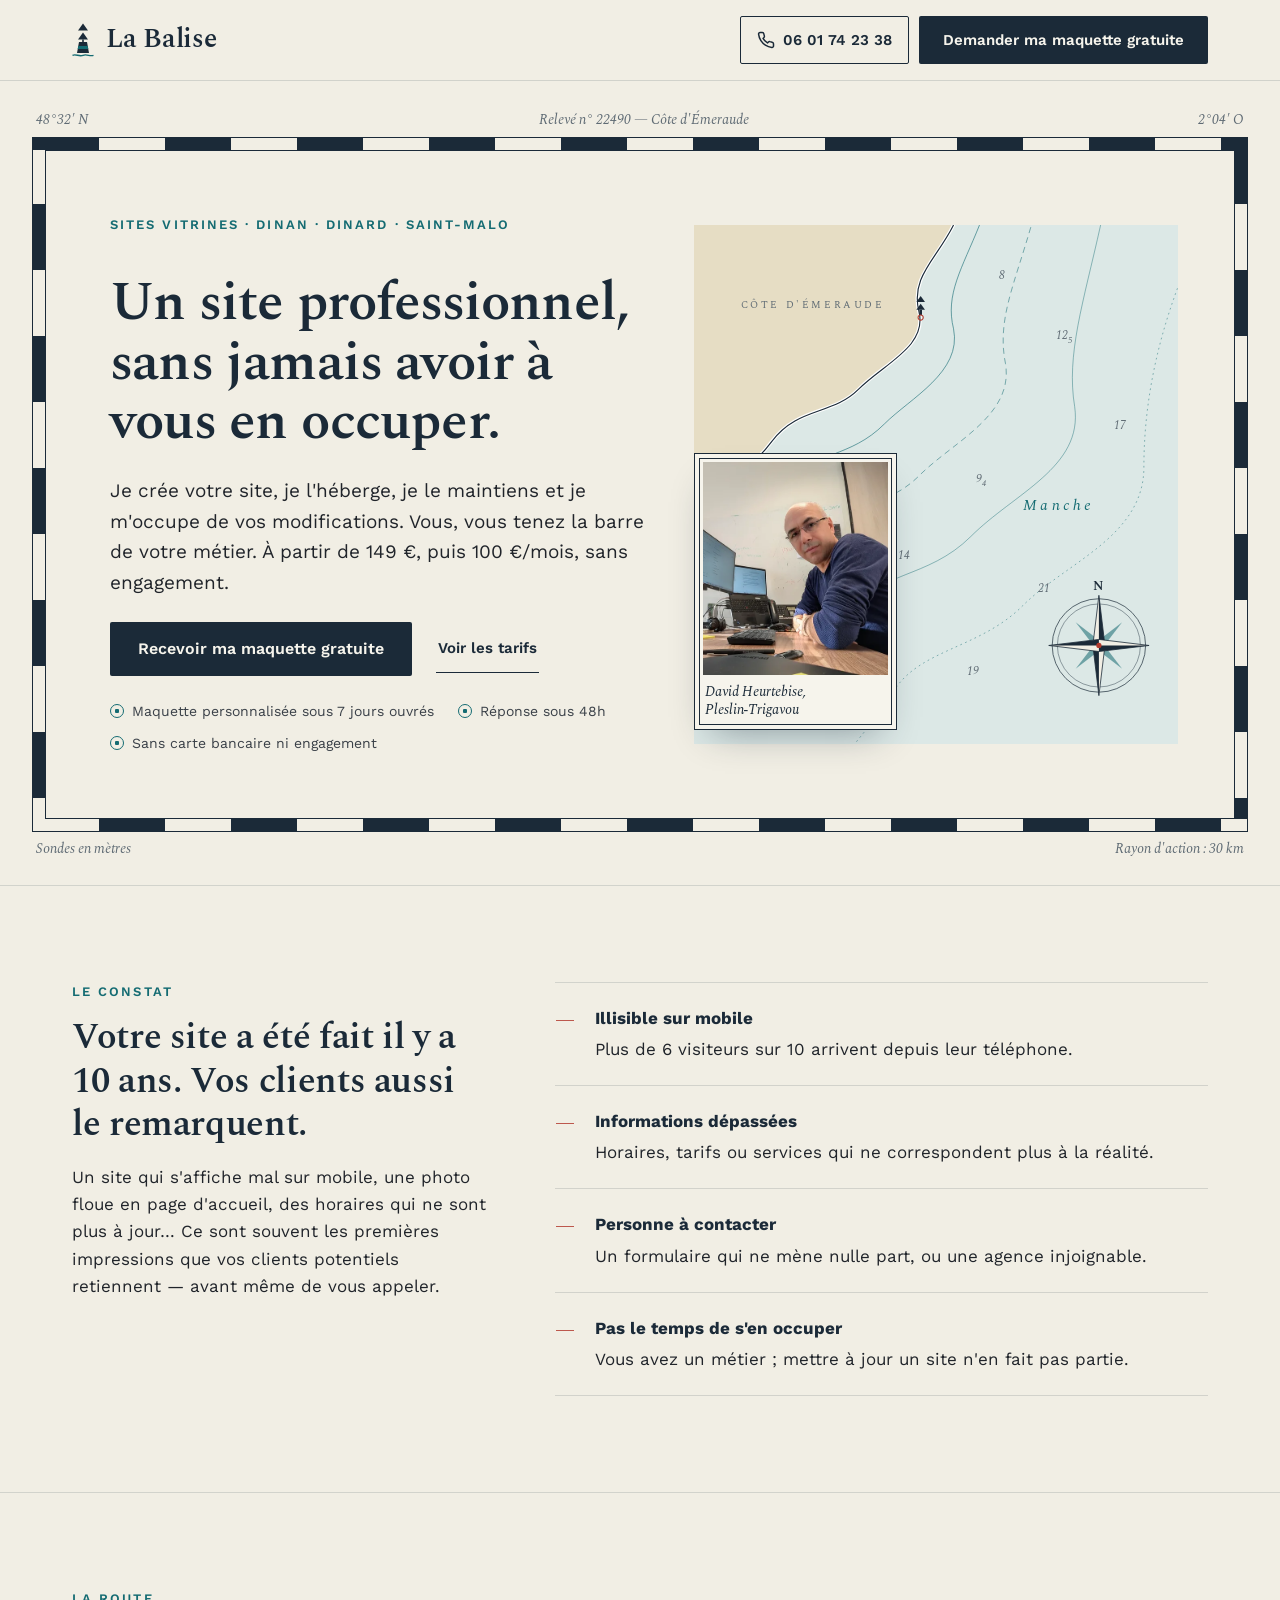
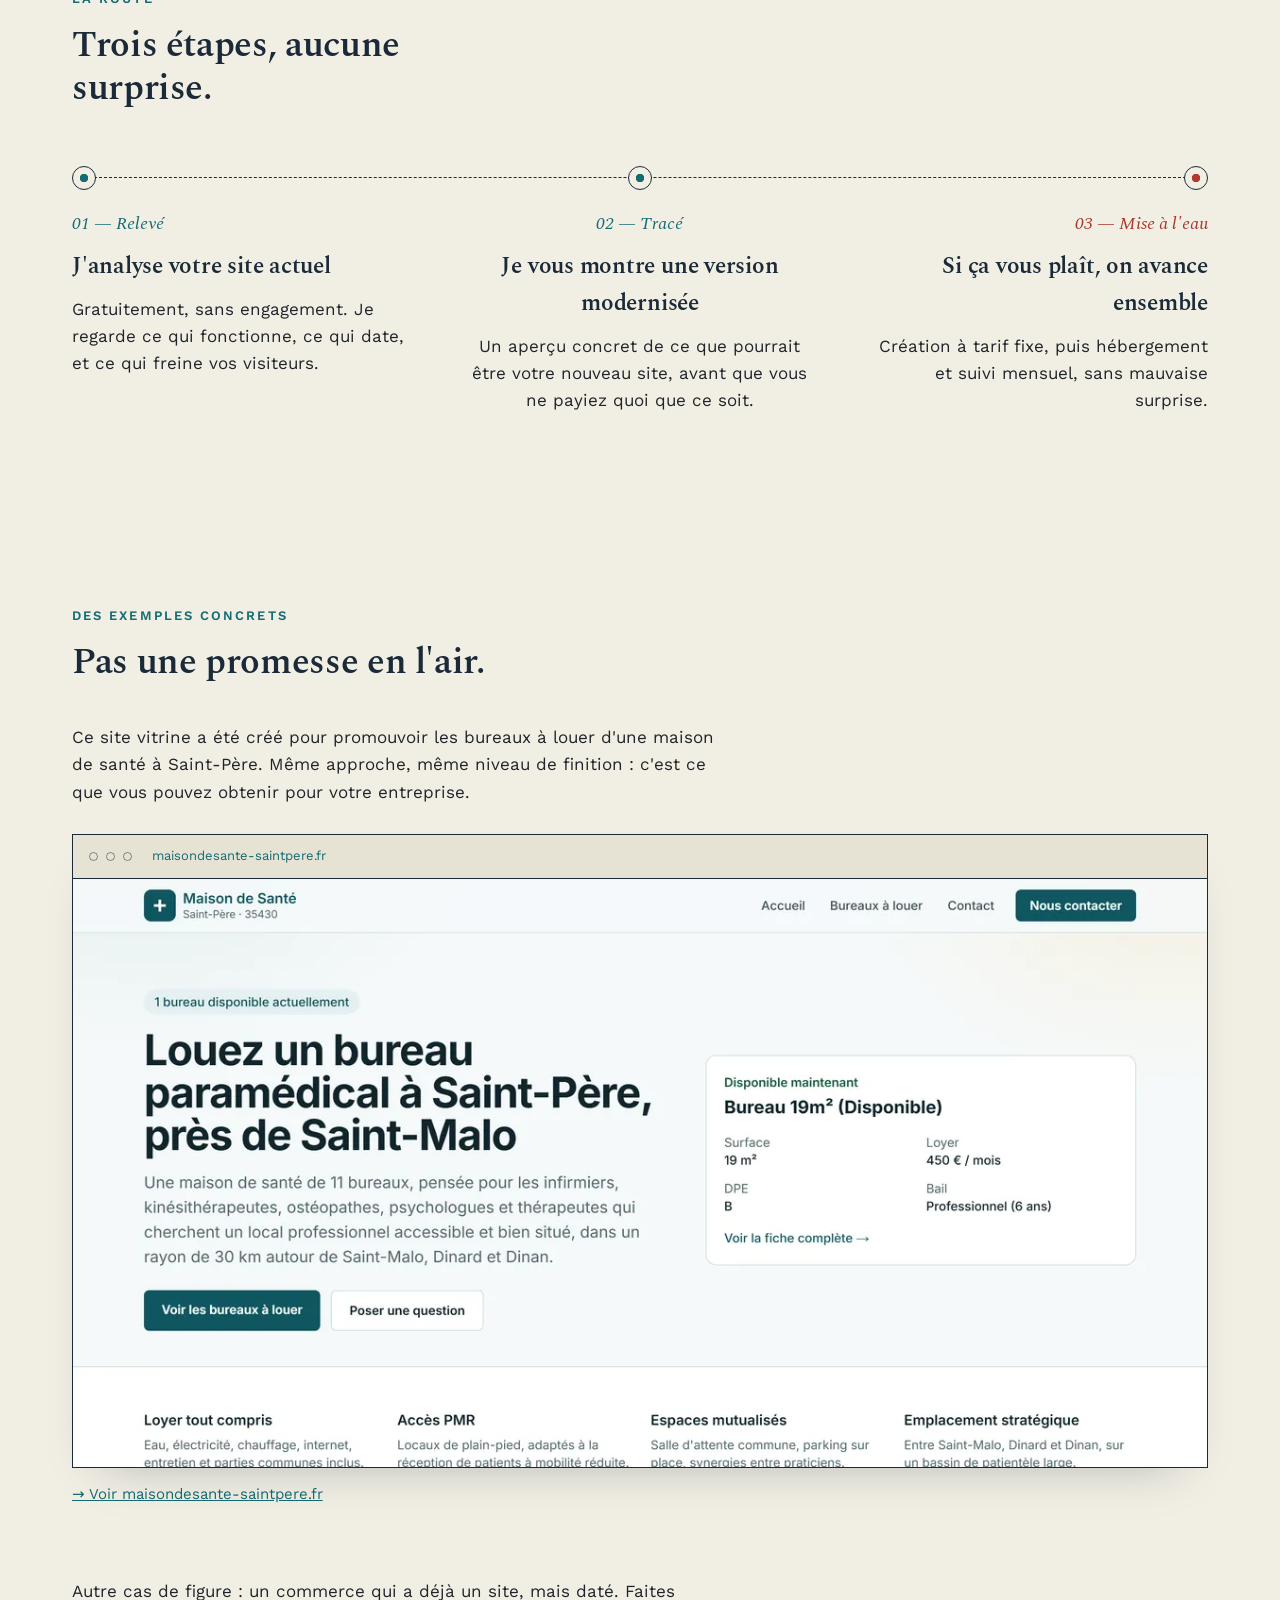
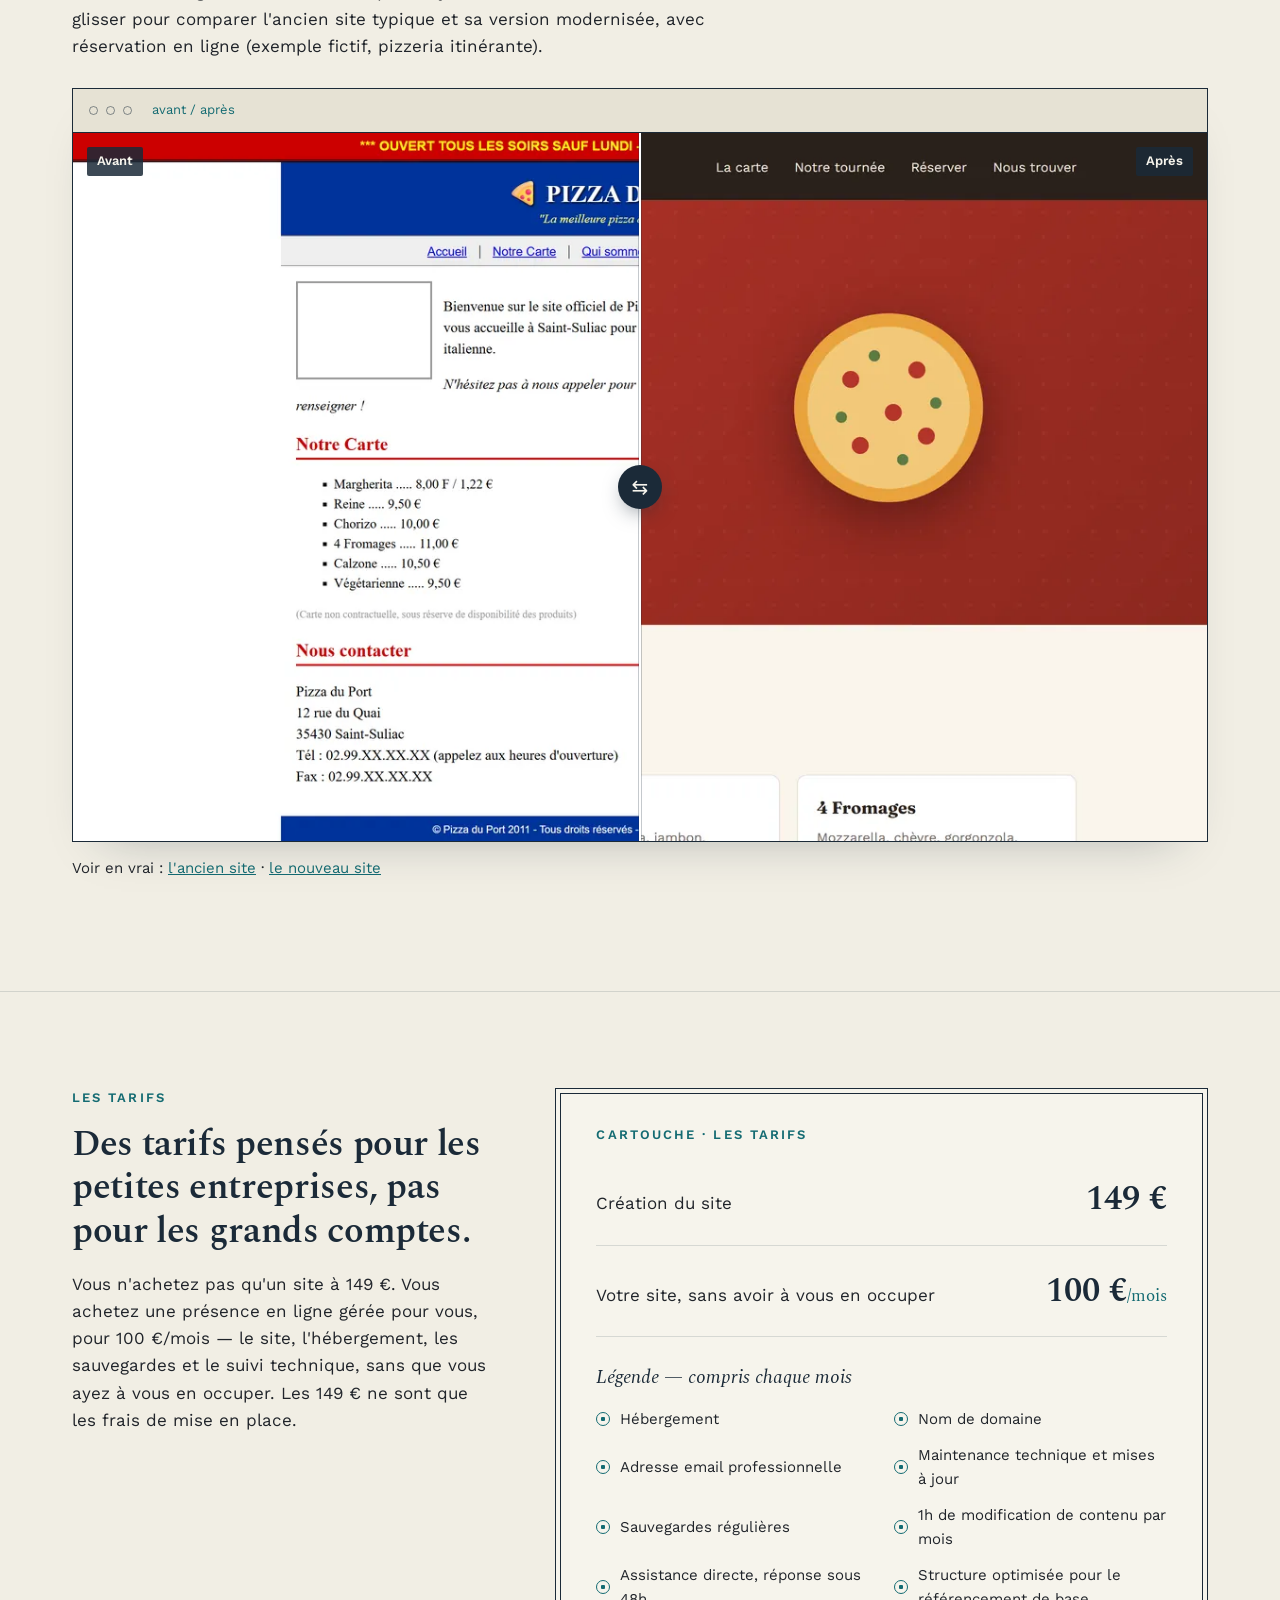
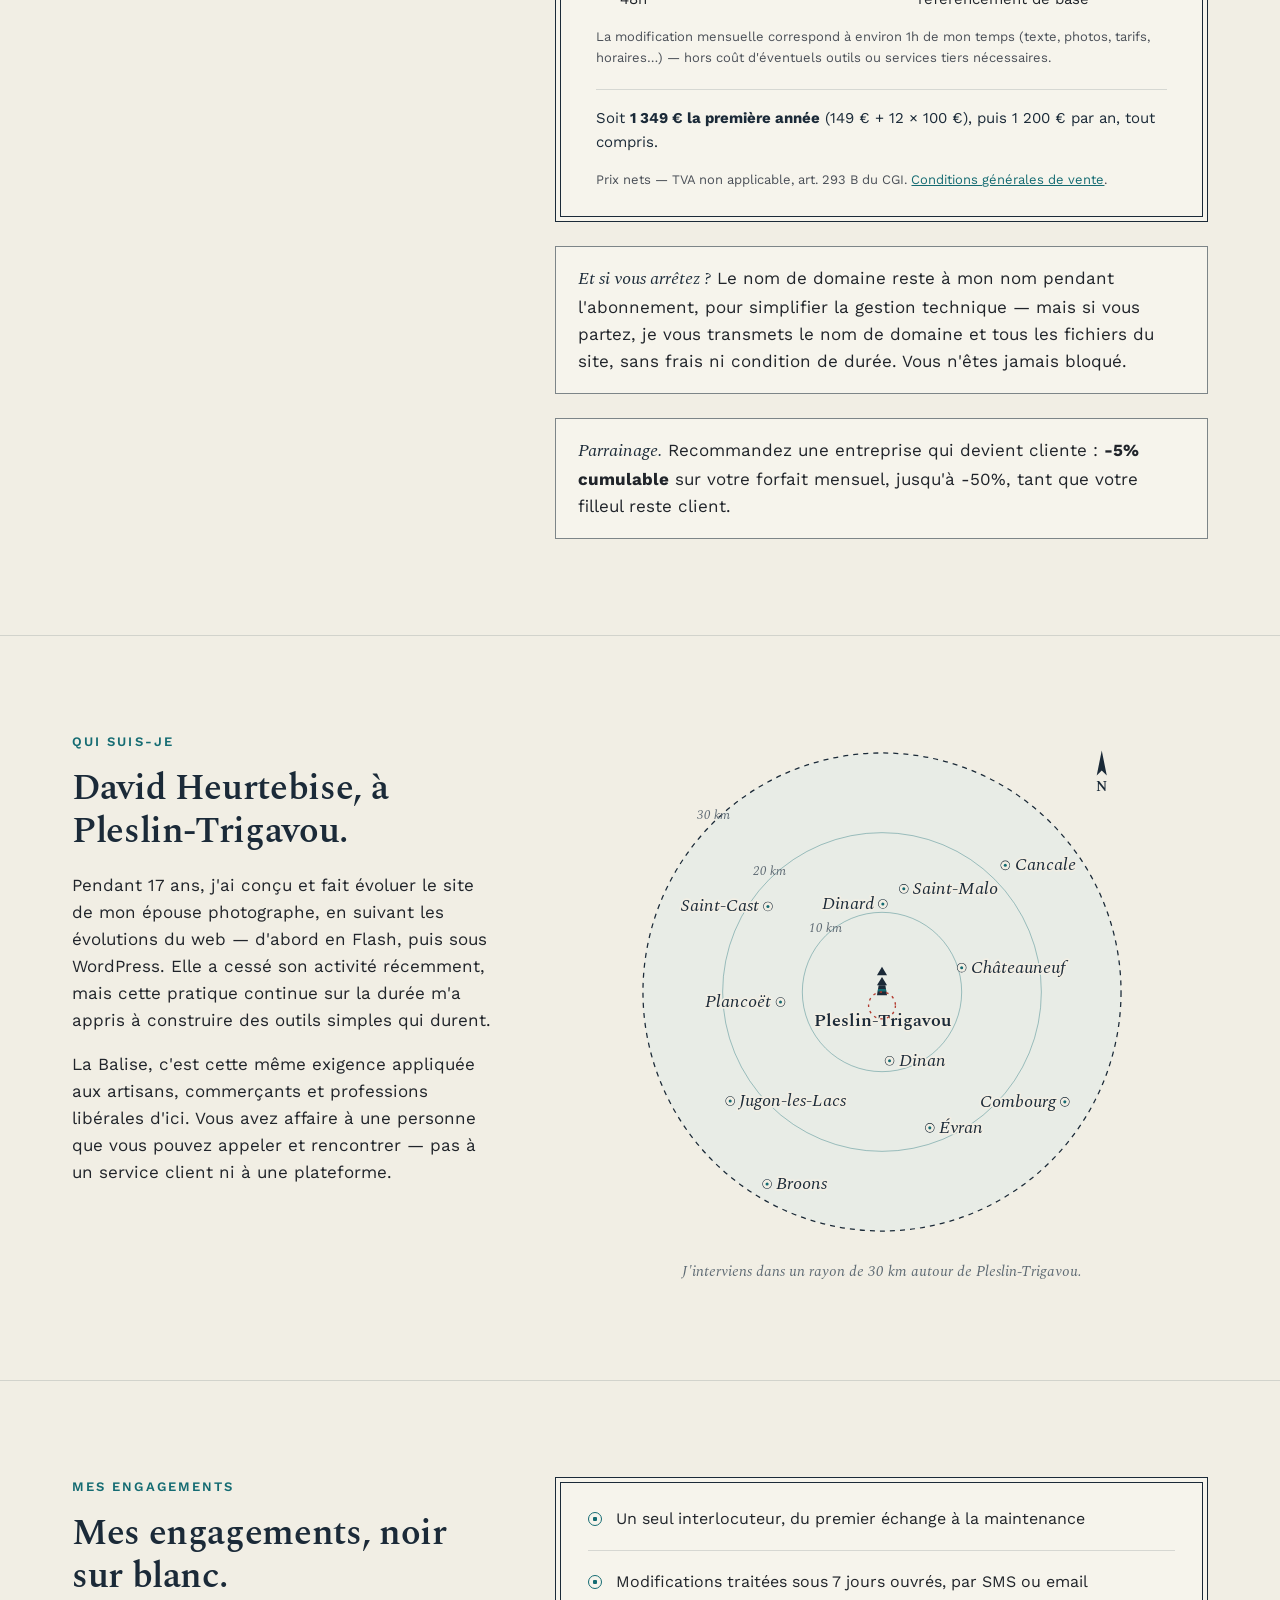
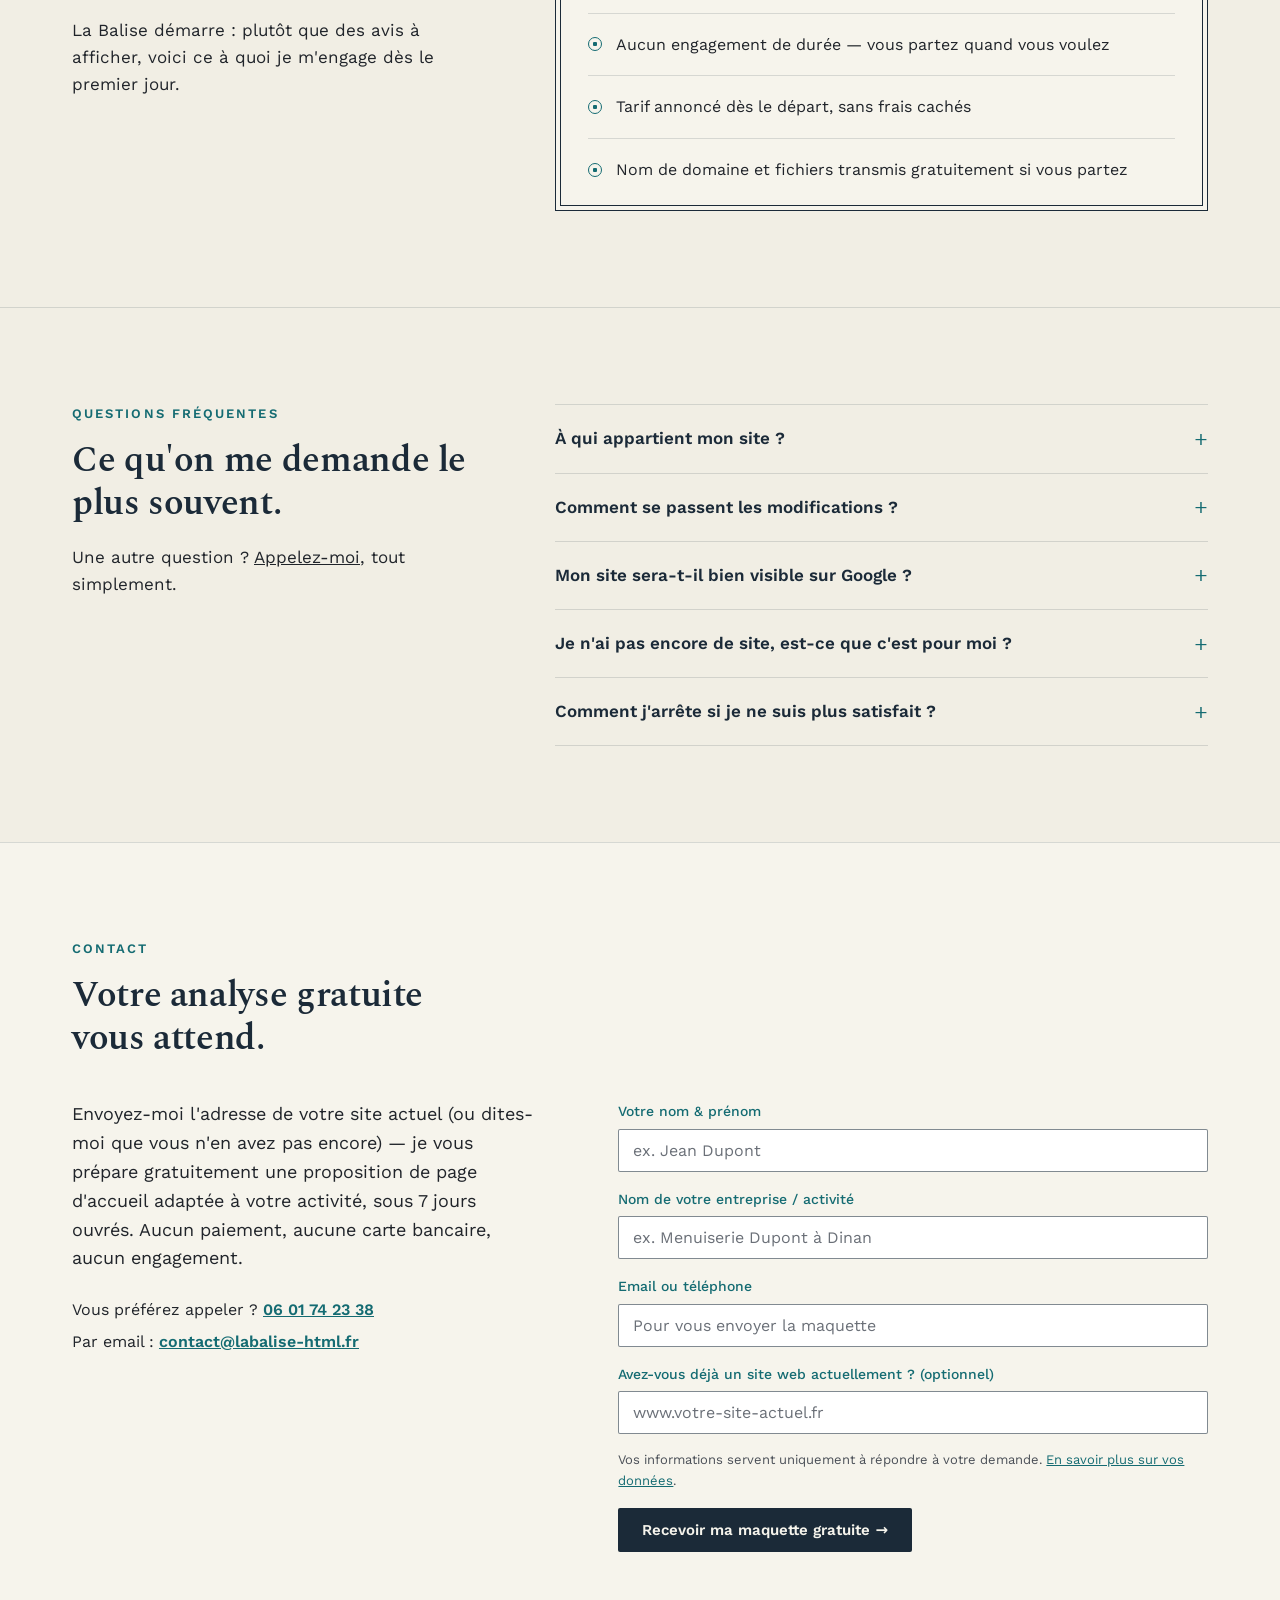
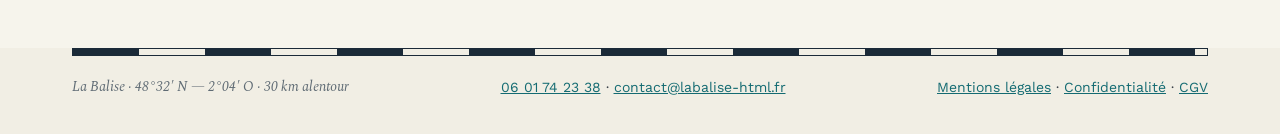
==== commit caefb9d7: "Make the tide visibly ebb over a foreshore, soften the wake, add a chart-style share image - A water" ====
--- a/index.html
+++ b/index.html
@@ -14,13 +14,14 @@
 <meta property="og:url" content="https://www.labalise-html.fr/">
 <meta property="og:title" content="La Balise — Sites vitrines pour artisans et commerçants locaux">
 <meta property="og:description" content="Un site professionnel, sans jamais avoir à vous en occuper. 149 € de mise en place, puis 100 €/mois tout compris, sans engagement. Autour de Dinan, Dinard et Saint-Malo.">
-<meta property="og:image" content="https://www.labalise-html.fr/og-image.jpg">
+<meta property="og:image" content="https://www.labalise-html.fr/img/og-carte-marine.jpg">
 <meta property="og:image:width" content="1200">
 <meta property="og:image:height" content="630">
+<meta property="og:image:alt" content="La Balise — un site professionnel, sans jamais avoir à vous en occuper. Carte marine de la Côte d'Émeraude.">
 <meta name="twitter:card" content="summary_large_image">
 <meta name="twitter:title" content="La Balise — Sites vitrines pour artisans et commerçants locaux">
 <meta name="twitter:description" content="Un site professionnel, sans jamais avoir à vous en occuper. 149 € de mise en place, puis 100 €/mois tout compris, sans engagement.">
-<meta name="twitter:image" content="https://www.labalise-html.fr/og-image.jpg">
+<meta name="twitter:image" content="https://www.labalise-html.fr/img/og-carte-marine.jpg">
 <link rel="icon" type="image/png" href="/favicon.png">
 <link rel="apple-touch-icon" href="/apple-touch-icon.png">
 <link rel="preload" href="/fonts/worksans-var-latin.woff2" as="font" type="font/woff2" crossorigin>
@@ -37,7 +38,7 @@
       "@id": "https://www.labalise-html.fr/#entreprise",
       "name": "La Balise",
       "url": "https://www.labalise-html.fr/",
-      "image": "https://www.labalise-html.fr/og-image.jpg",
+      "image": "https://www.labalise-html.fr/img/og-carte-marine.jpg",
       "description": "Création, hébergement et maintenance de sites vitrines pour artisans, commerçants et professions libérales, dans un rayon de 30 km autour de Pleslin-Trigavou.",
       "telephone": "+33601742338",
       "email": "contact@labalise-html.fr",
@@ -166,7 +167,20 @@
           <div class="hero-chart" data-hero-chart>
             <div class="sea" data-sea>
               <svg class="sea-svg" viewBox="0 0 560 600" aria-hidden="true" focusable="false">
+                <defs>
+                  <clipPath id="estran-clip"><path clip-rule="evenodd" d="M-60 -60H620V660H-60ZM0 0H300C280 40 250 60 260 100C270 140 220 160 190 190C160 220 120 210 90 250C60 290 30 300 0 320Z"/></clipPath>
+                </defs>
                 <rect width="560" height="600" fill="#DCE8E6"/>
+                <path data-land d="M0 0H300C280 40 250 60 260 100C270 140 220 160 190 190C160 220 120 210 90 250C60 290 30 300 0 320Z" fill="#E6DDC4"/>
+                <g clip-path="url(#estran-clip)" fill="none">
+                  <path d="M300 0C280 40 250 60 260 100C270 140 220 160 190 190C160 220 120 210 90 250C60 290 30 300 0 320" stroke="#D6CAA8" stroke-width="44"/>
+                  <path d="M300 0C280 40 250 60 260 100C270 140 220 160 190 190C160 220 120 210 90 250C60 290 30 300 0 320" stroke="#CBBE98" stroke-width="18" stroke-dasharray="1 5" stroke-opacity="0.6"/>
+                </g>
+                <g class="tide-water">
+                  <path d="M-60 -60H620V660H-60ZM-60 -60H300V0C280 40 250 60 260 100C270 140 220 160 190 190C160 220 120 210 90 250C60 290 30 300 0 320L-60 340Z" fill-rule="evenodd" fill="#DCE8E6"/>
+                  <path class="foam" d="M300 0C280 40 250 60 260 100C270 140 220 160 190 190C160 220 120 210 90 250C60 290 30 300 0 320" fill="none" stroke="#FFFFFF" stroke-width="4" stroke-linecap="round"/>
+                </g>
+                <path d="M300 0C280 40 250 60 260 100C270 140 220 160 190 190C160 220 120 210 90 250C60 290 30 300 0 320" fill="none" stroke="#1B2A38" stroke-width="1.3"/>
               <path class="tide tide-1" d="M338 -20L330 0C310 50 290 80 300 120C310 170 250 200 220 230C180 270 140 260 110 300C80 340 40 350 0 370L-20 380" fill="none" stroke="#146B72" stroke-opacity="0.7"/>
               <path class="tide tide-2" d="M398 -20L390 0C370 70 350 110 360 160C370 220 300 250 260 290C220 330 170 320 140 370C110 410 60 420 0 440L-20 448" fill="none" stroke="#146B72" stroke-opacity="0.6" stroke-dasharray="7 5"/>
               <path class="tide tide-3" d="M478 -20L470 0C450 90 430 150 440 210C450 280 370 310 320 360C270 410 210 400 180 450C150 500 80 510 0 520L-20 526" fill="none" stroke="#146B72" stroke-opacity="0.5"/>
@@ -182,8 +196,6 @@
                 <text x="120" y="468">11</text>
                 <text x="60" y="560">16</text>
                 </g>
-                <path class="foam" d="M300 0C280 40 250 60 260 100C270 140 220 160 190 190C160 220 120 210 90 250C60 290 30 300 0 320" fill="none" stroke="#FFFFFF" stroke-width="7" stroke-linecap="round"/>
-                <path data-land d="M0 0H300C280 40 250 60 260 100C270 140 220 160 190 190C160 220 120 210 90 250C60 290 30 300 0 320Z" fill="#E6DDC4" stroke="#1B2A38" stroke-width="1.3"/>
                 <text x="54" y="96" font-family="Work Sans, sans-serif" font-size="11" letter-spacing="3" fill="#5F6B74">CÔTE D'ÉMERAUDE</text>
                 <text x="380" y="330" font-size="17" font-style="italic" letter-spacing="4" fill="#146B72">Manche</text>
                 <g transform="translate(262 104)">
--- a/styles.css
+++ b/styles.css
@@ -324,26 +324,34 @@
   height: 100%;
   display: block;
 }
-.sea-wake { pointer-events: none; }
+/* Flou léger : les lignes du sillage se fondent dans l'eau au lieu d'être tracées au trait */
+.sea-wake { pointer-events: none; filter: blur(1.3px); }
 .sea-svg text { font-family: var(--serif); }
 
-/* Va-et-vient de la marée : les isobathes glissent vers le large puis
-   reviennent, chacune avec son amplitude et son décalage ; l'écume du
-   rivage monte sur l'estran et se retire. */
-.tide { animation: tide 9s ease-in-out infinite alternate; }
-.tide-2 { animation-duration: 10s; animation-delay: -2s; }
-.tide-3 { animation-duration: 11s; animation-delay: -4s; }
-.tide-4 { animation-duration: 12s; animation-delay: -6s; }
+/* Va-et-vient de la marée : la nappe d'eau (.tide-water) se retire vers le
+   large en découvrant l'estran (sable mouillé), puis remonte jusqu'au trait
+   de côte ; l'écume suit la ligne d'eau. Les isobathes respirent avec elle,
+   chacune avec son amplitude et son décalage. */
+.tide-water { animation: ebb 11s ease-in-out infinite alternate; }
+@keyframes ebb {
+  from { transform: translate(0, 0); }
+  to   { transform: translate(15px, 14px); }
+}
+.foam { animation: foam 11s ease-in-out infinite alternate; }
+@keyframes foam {
+  from { opacity: 0.95; }
+  to   { opacity: 0.45; }
+}
+.tide { animation: tide 11s ease-in-out infinite alternate; }
+.tide-2 { animation-duration: 12s; animation-delay: -2s; }
+.tide-3 { animation-duration: 13s; animation-delay: -4s; }
+.tide-4 { animation-duration: 14s; animation-delay: -6s; }
 @keyframes tide {
-  from { transform: translate(-3px, -3px); }
-  to   { transform: translate(5px, 5px); }
-}
-.foam { animation: foam 9s ease-in-out infinite alternate; }
-@keyframes foam {
-  from { transform: translate(-2px, -2px); opacity: 0.85; }
-  to   { transform: translate(7px, 7px); opacity: 0.25; }
+  from { transform: translate(-4px, -4px); }
+  to   { transform: translate(10px, 9px); }
 }
 .hero-chart.is-paused .tide,
+.hero-chart.is-paused .tide-water,
 .hero-chart.is-paused .foam { animation-play-state: paused; }
 
 .photo-cartouche {
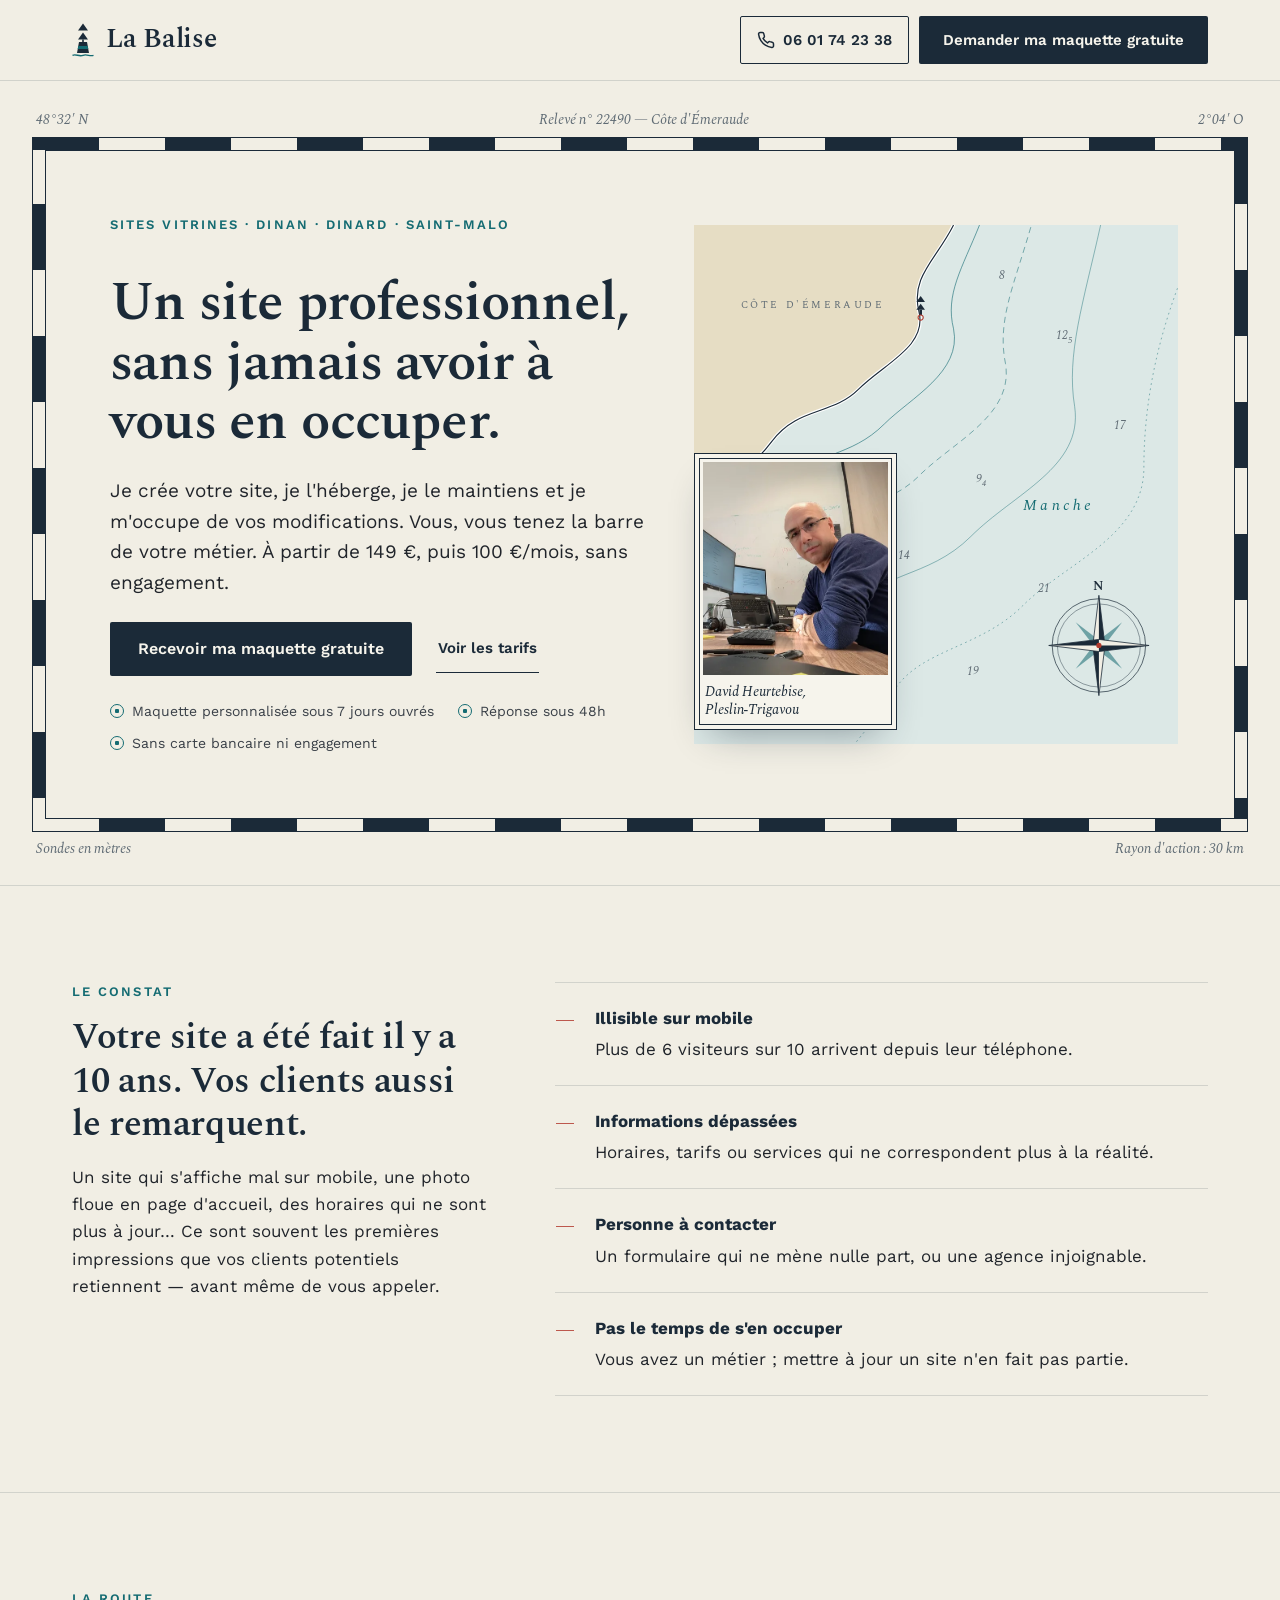
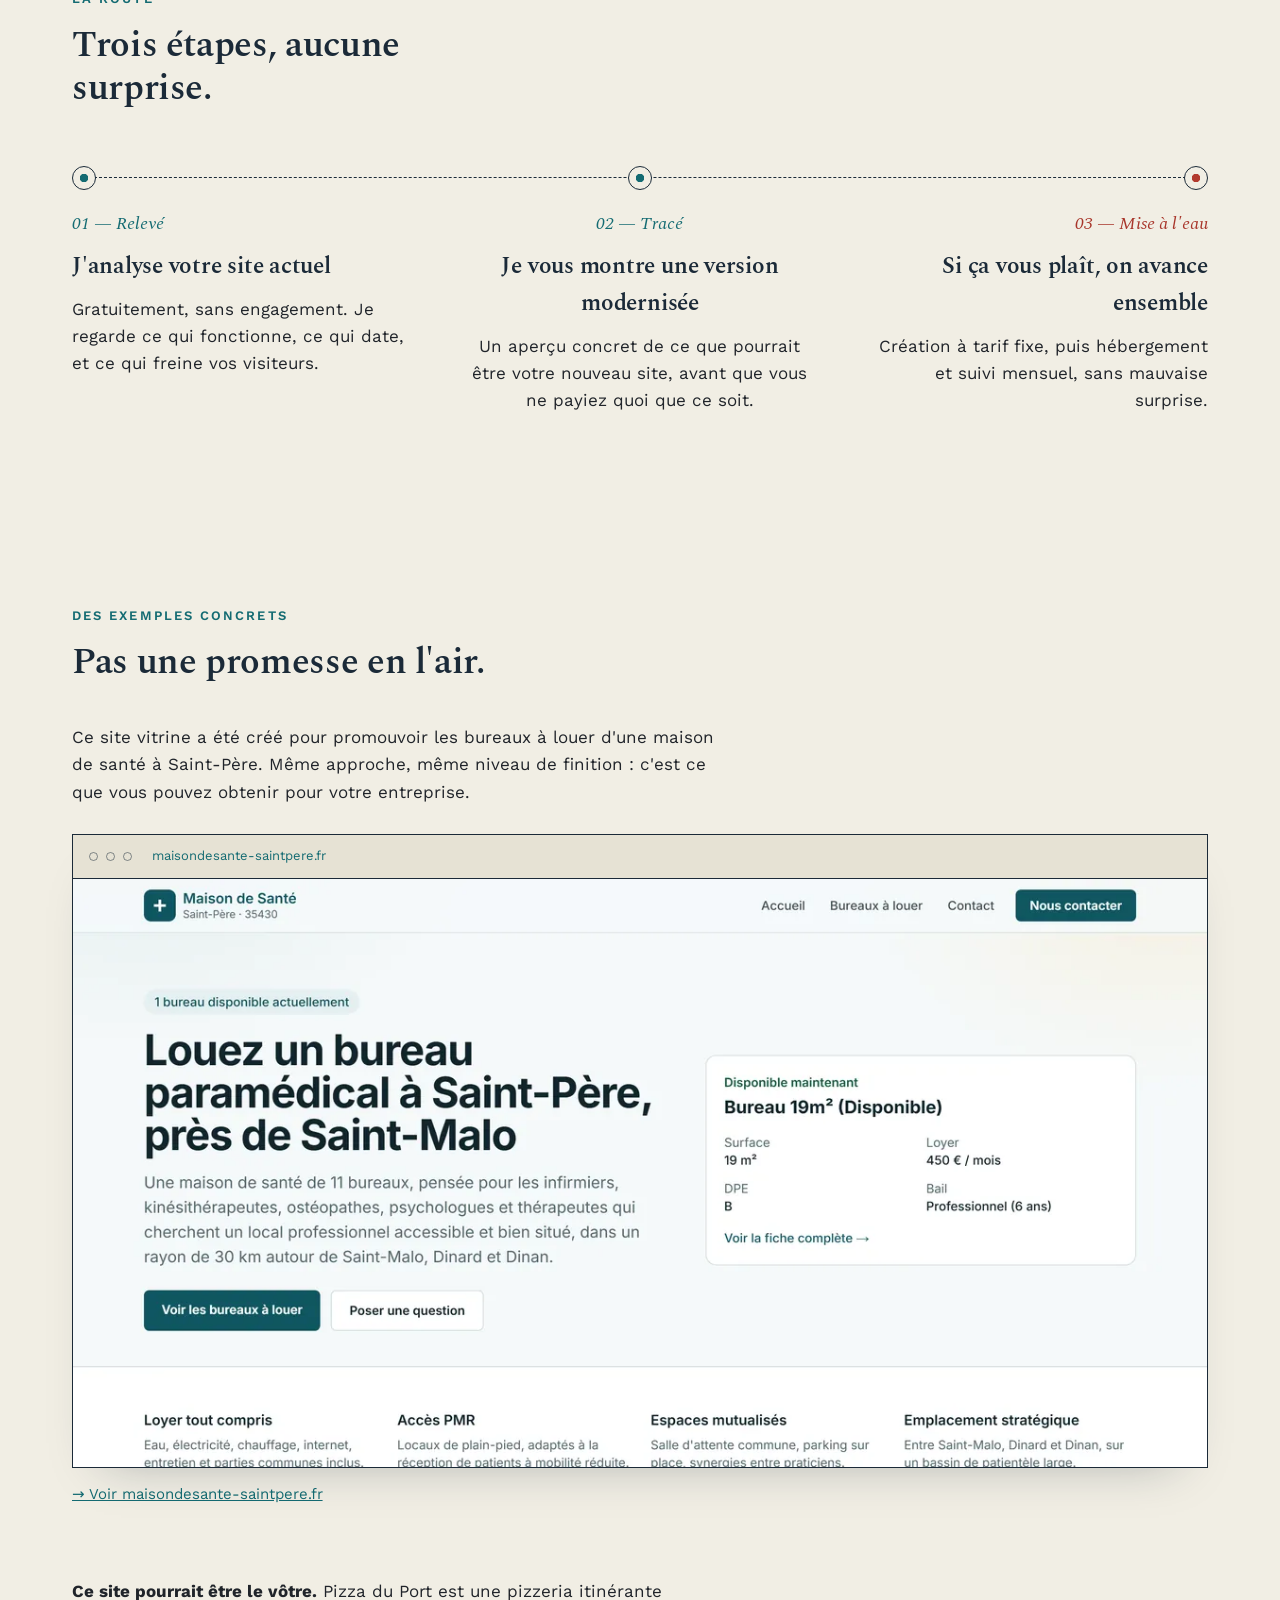
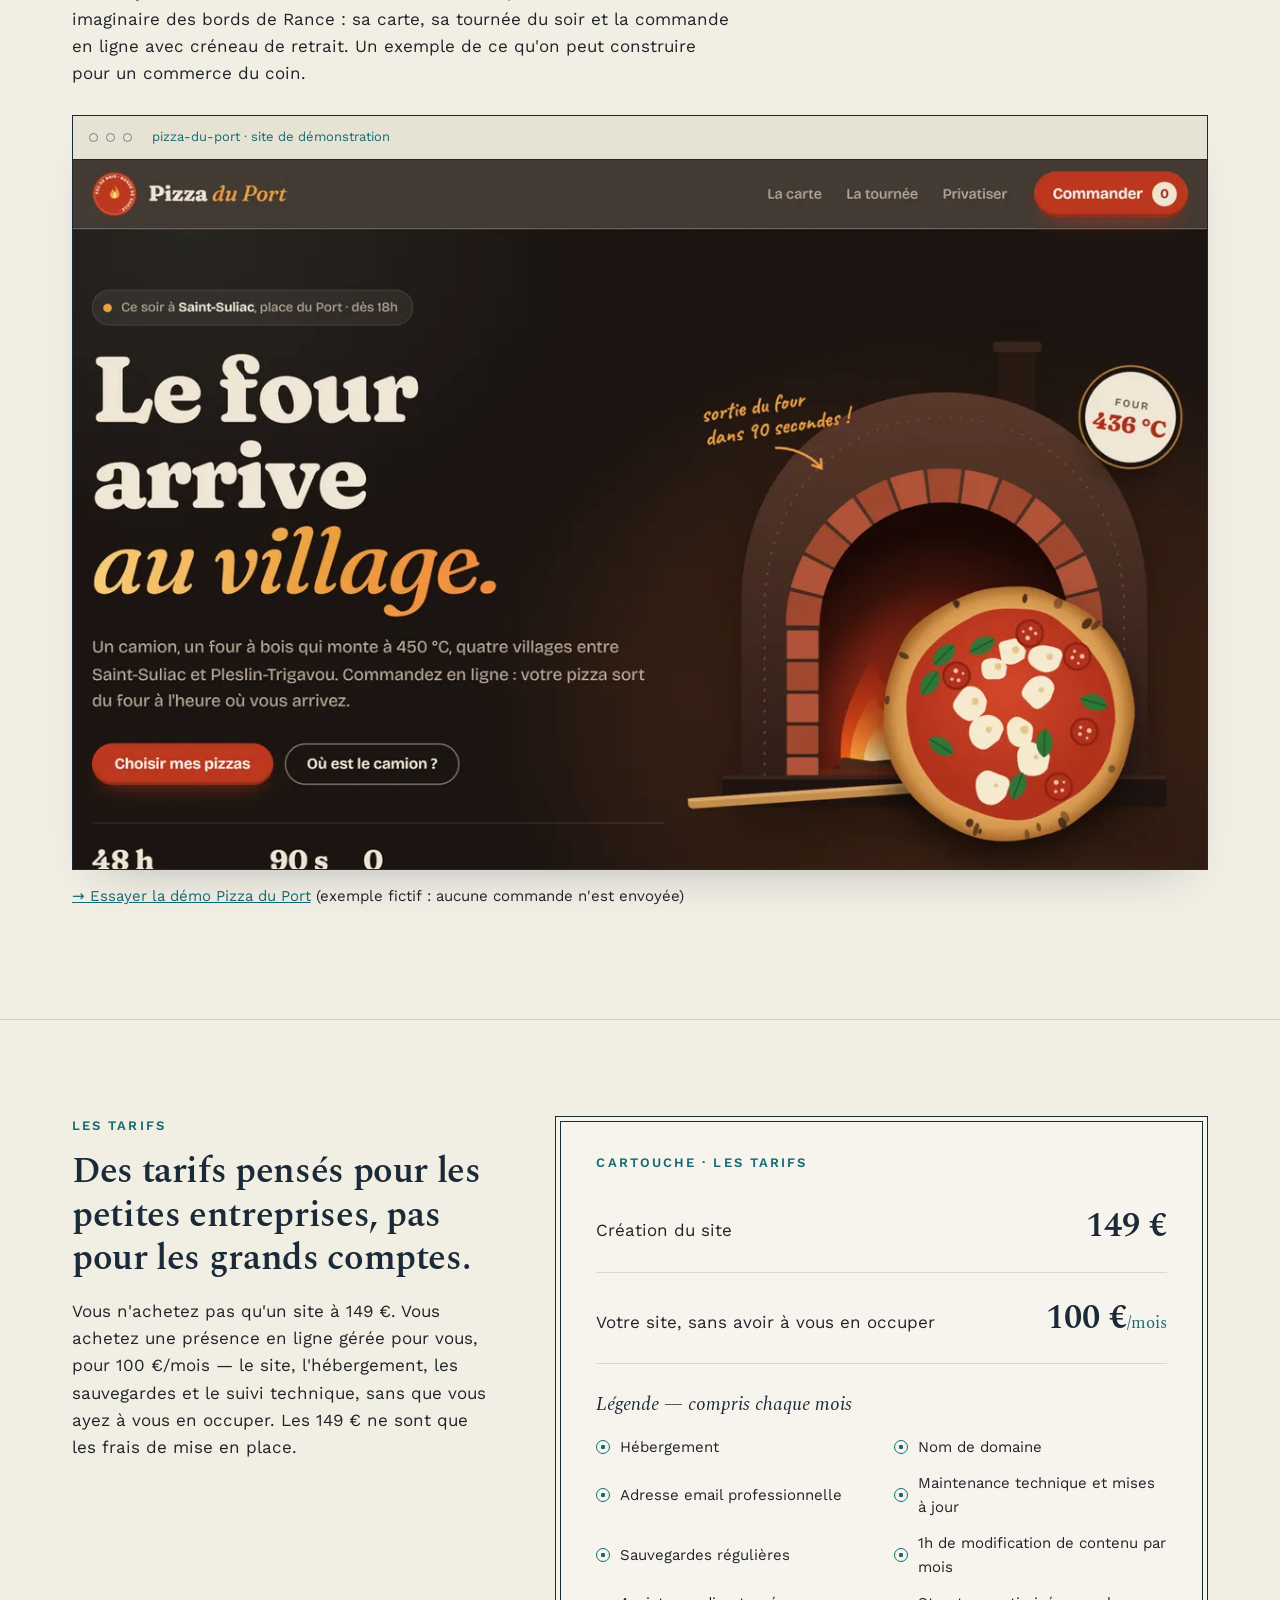
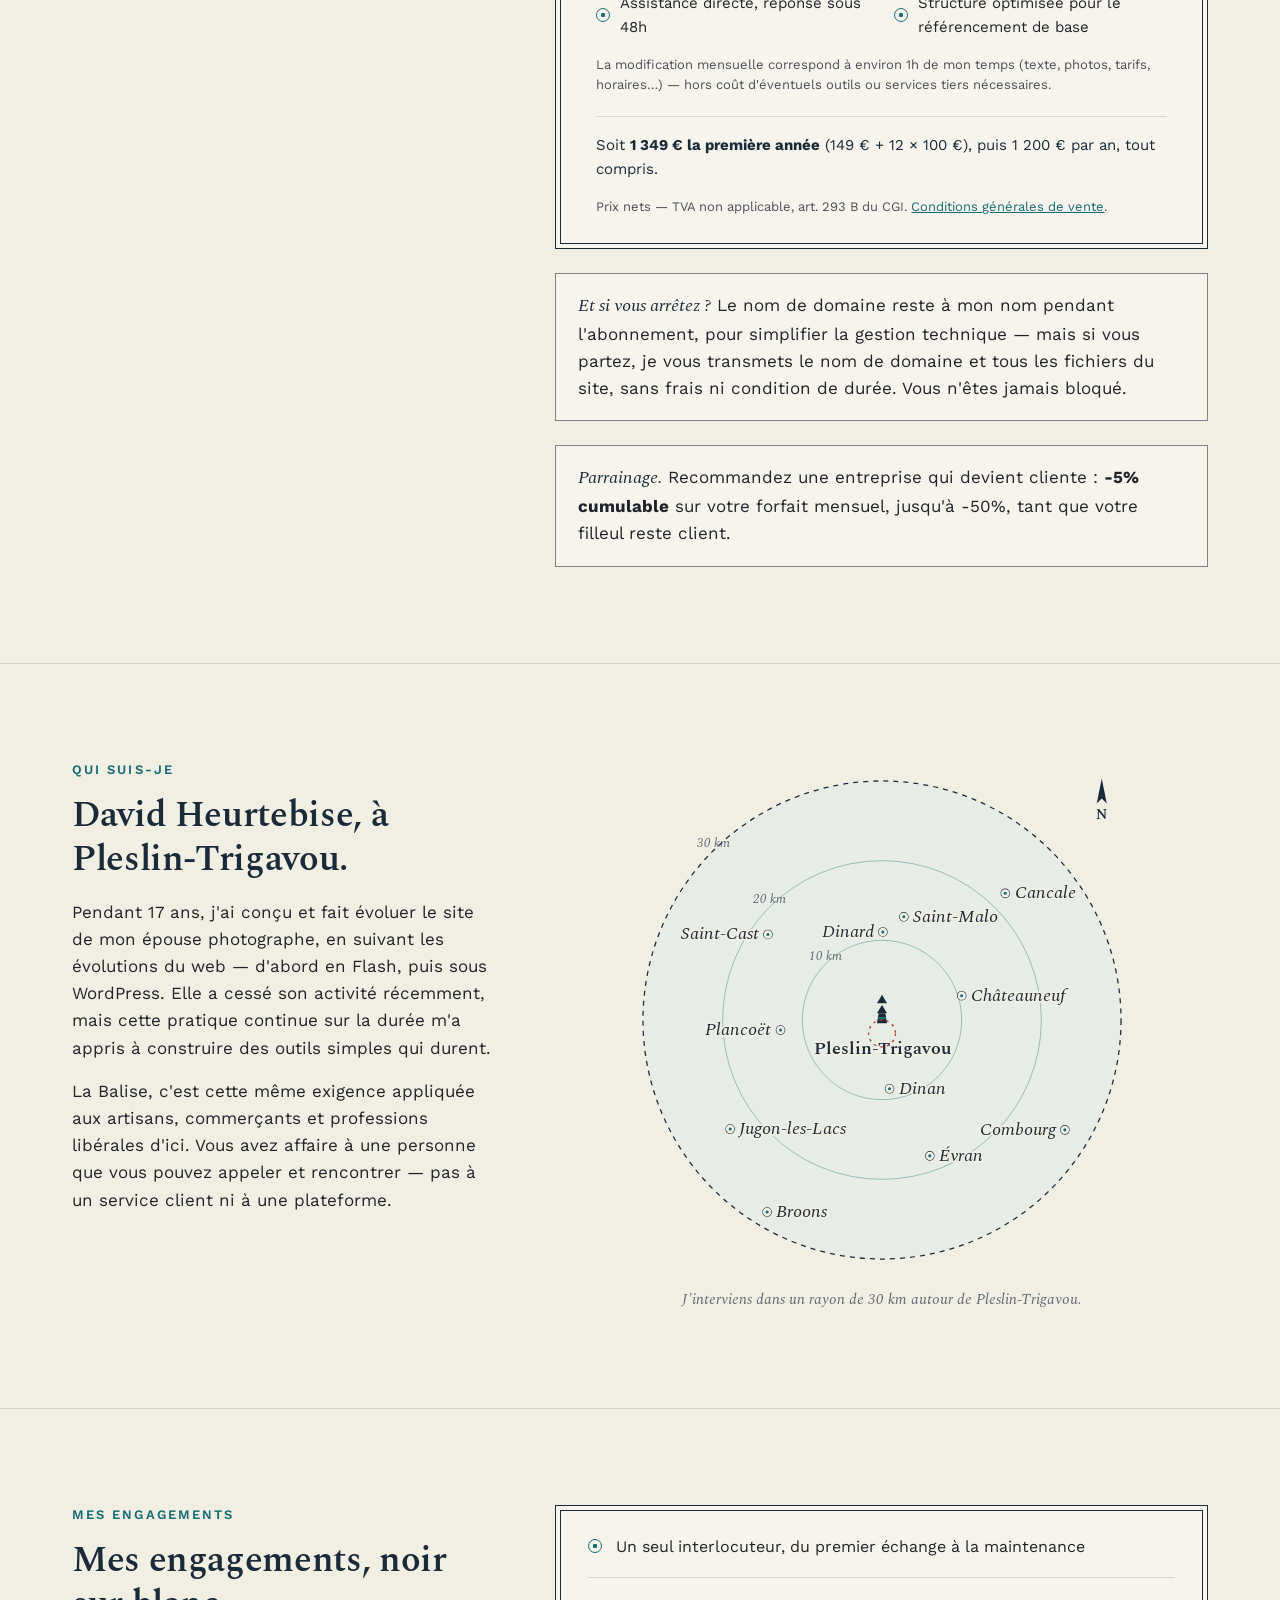
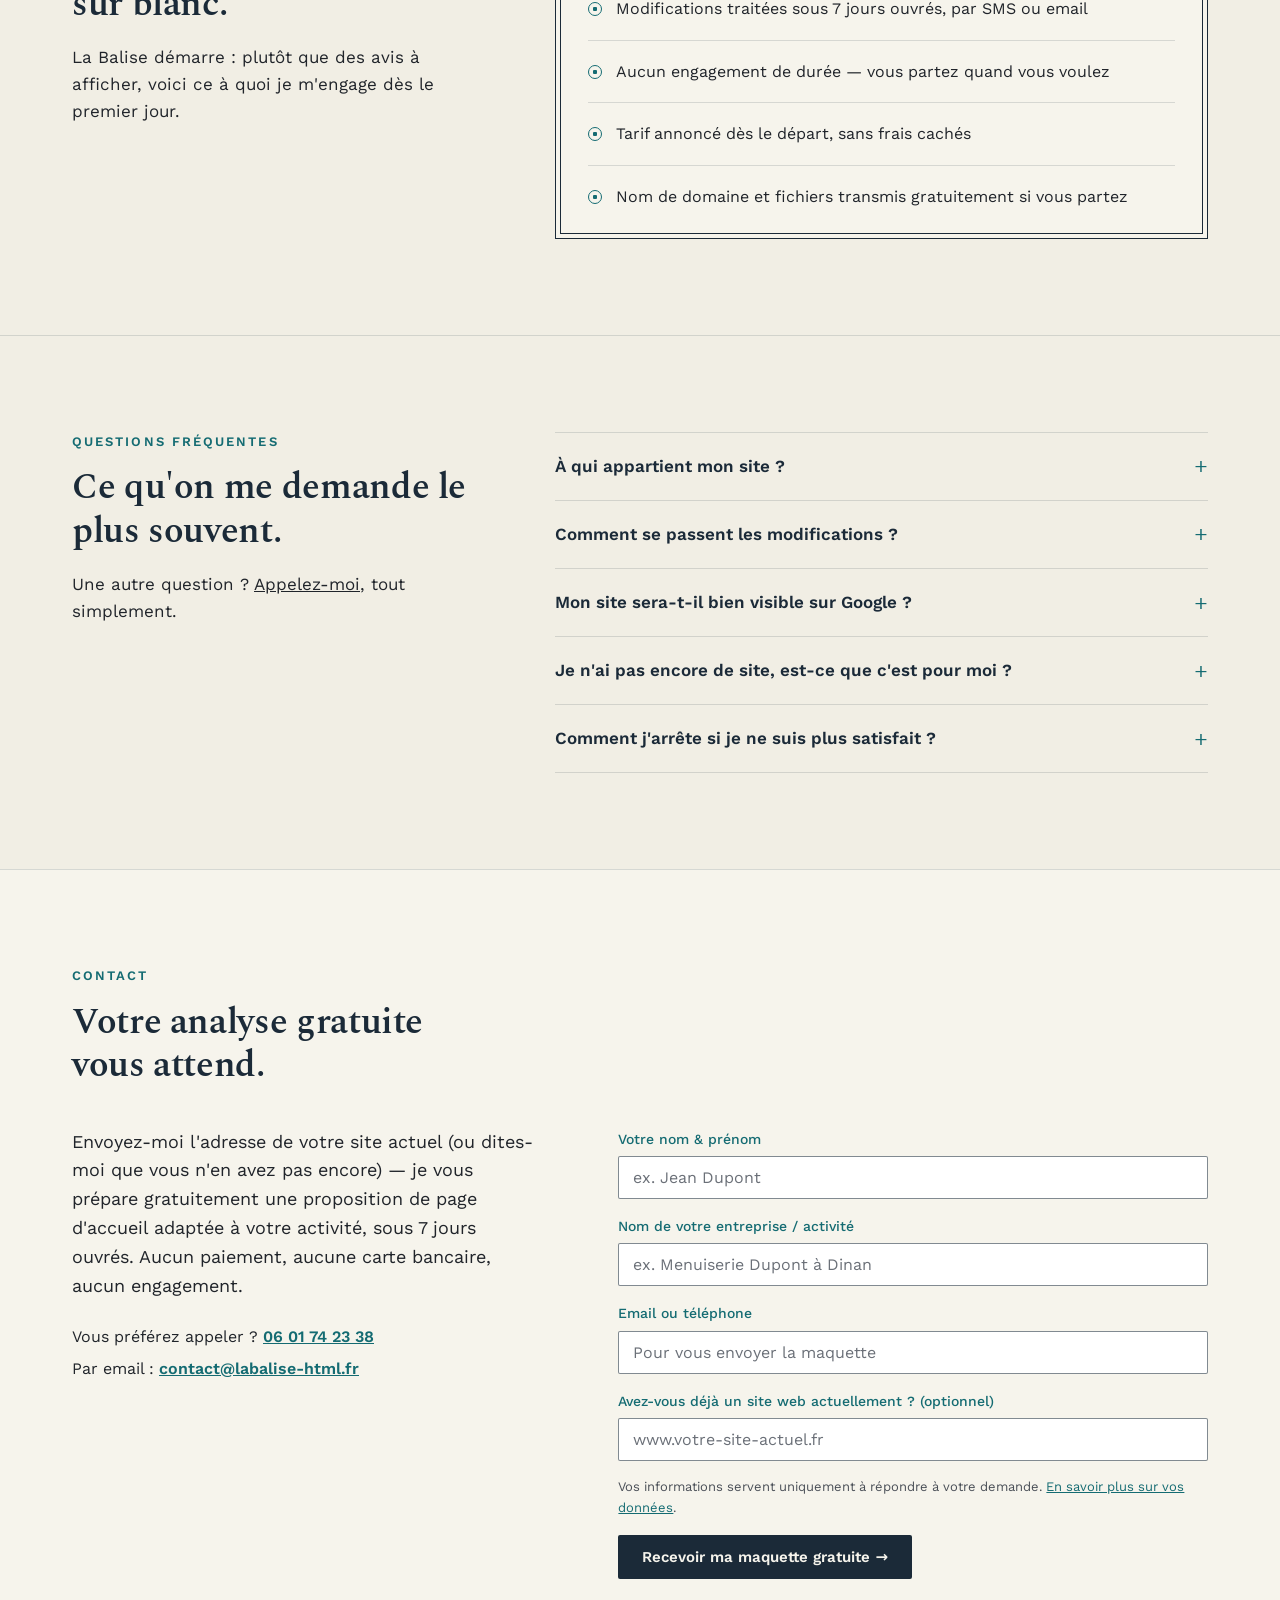
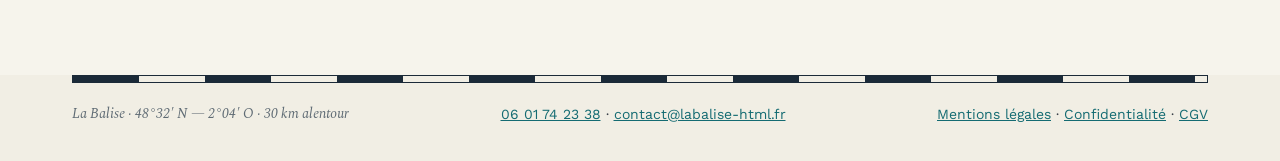
==== commit 9e01a901: "Replace the before/after slider with a designed pizzeria demo The pizzeria example is now a self-con" ====
--- a/index.html
+++ b/index.html
@@ -310,24 +310,17 @@
       </div>
 
       <div class="exemple-block">
-        <p class="section-intro">Autre cas de figure : un commerce qui a déjà un site, mais daté. Faites glisser pour comparer l'ancien site typique et sa version modernisée, avec réservation en ligne (exemple fictif, pizzeria itinérante).</p>
+        <p class="section-intro"><strong>Ce site pourrait être le vôtre.</strong> Pizza du Port est une pizzeria itinérante imaginaire des bords de Rance&nbsp;: sa carte, sa tournée du soir et la commande en ligne avec créneau de retrait. Un exemple de ce qu'on peut construire pour un commerce du coin.</p>
         <div class="browser-frame">
           <div class="browser-bar" aria-hidden="true">
             <span class="dot"></span><span class="dot"></span><span class="dot"></span>
-            <span class="url">avant / après</span>
-          </div>
-          <div class="ba" data-ba>
-            <img src="/img/pizza-apres-1200.webp" srcset="/img/pizza-apres-720.webp 720w, /img/pizza-apres-1200.webp 1200w, /img/pizza-apres-2000.webp 2000w" sizes="(max-width: 860px) calc(100vw - 42px), (max-width: 1120px) calc(100vw - 66px), 1056px" alt="Après : site moderne, grande accroche, bouton de réservation en ligne" width="1200" height="750" loading="lazy" decoding="async">
-            <div class="ba-before">
-              <img src="/img/pizza-avant-1200.webp" srcset="/img/pizza-avant-720.webp 720w, /img/pizza-avant-1200.webp 1200w, /img/pizza-avant-2000.webp 2000w" sizes="(max-width: 860px) calc(100vw - 42px), (max-width: 1120px) calc(100vw - 66px), 1056px" alt="Avant : site des années 2000, bandeau criard, texte serré, prix encore en francs" width="1200" height="750" loading="lazy" decoding="async">
-            </div>
-            <span class="ba-tag ba-tag-before" aria-hidden="true">Avant</span>
-            <span class="ba-tag ba-tag-after" aria-hidden="true">Après</span>
-            <div class="ba-handle" aria-hidden="true"></div>
-            <input class="ba-range" type="range" min="0" max="100" value="50" aria-label="Comparer l'ancien et le nouveau site : vers la droite pour voir l'ancien, vers la gauche pour le nouveau">
-          </div>
-        </div>
-        <p class="exemple-caption">Voir en vrai : <a href="https://pizza-du-port-demo.vercel.app/avant.html" target="_blank" rel="noopener">l'ancien site</a> · <a href="https://pizza-du-port-demo.vercel.app/apres.html" target="_blank" rel="noopener">le nouveau site</a></p>
+            <span class="url">pizza-du-port · site de démonstration</span>
+          </div>
+          <a href="/exemples/pizza-du-port" target="_blank" rel="noopener">
+            <img class="browser-shot" src="/img/demo-pizzeria-1200.webp" srcset="/img/demo-pizzeria-720.webp 720w, /img/demo-pizzeria-1200.webp 1200w, /img/demo-pizzeria-2000.webp 2000w" sizes="(max-width: 860px) calc(100vw - 42px), (max-width: 1120px) calc(100vw - 66px), 1056px" alt="Page d'accueil de Pizza du Port, pizzeria fictive : un four à bois animé et la tournée du soir — ouvrir la démonstration (nouvel onglet)" width="1200" height="750" loading="lazy" decoding="async">
+          </a>
+        </div>
+        <p class="exemple-caption"><a href="/exemples/pizza-du-port" target="_blank" rel="noopener">→ Essayer la démo Pizza du Port</a> (exemple fictif&nbsp;: aucune commande n'est envoyée)</p>
       </div>
     </div>
   </section>
--- a/styles.css
+++ b/styles.css
@@ -468,77 +468,6 @@
 .exemple-caption { margin-top: 14px; font-size: 15px; }
 .exemple-caption a { color: var(--teal); }
 
-/* Comparateur avant/après : un <input type=range> transparent couvre
-   l'image — clavier, souris et tactile gratuits, accessible nativement. */
-.ba {
-  --pos: 50%;
-  position: relative;
-  aspect-ratio: 1200 / 750;
-  overflow: hidden;
-  background: var(--paper-soft);
-  user-select: none;
-}
-.ba img {
-  position: absolute;
-  inset: 0;
-  width: 100%;
-  height: 100%;
-  object-fit: cover;
-  object-position: top;
-}
-.ba-before { position: absolute; inset: 0; clip-path: inset(0 calc(100% - var(--pos)) 0 0); }
-.ba-handle {
-  position: absolute;
-  top: 0;
-  bottom: 0;
-  left: var(--pos);
-  width: 2px;
-  margin-left: -1px;
-  background: #fff;
-  box-shadow: 0 0 0 1px rgba(27,42,56,0.25);
-  pointer-events: none;
-}
-.ba-handle::after {
-  content: '⇆';
-  position: absolute;
-  top: 50%;
-  left: 50%;
-  width: 44px;
-  height: 44px;
-  transform: translate(-50%, -50%);
-  border-radius: 50%;
-  background: var(--ink);
-  color: var(--paper-soft);
-  display: flex;
-  align-items: center;
-  justify-content: center;
-  font-size: 20px;
-  box-shadow: 0 8px 20px -6px rgba(27,42,56,0.5);
-}
-.ba-tag {
-  position: absolute;
-  top: 14px;
-  padding: 4px 10px;
-  border-radius: 2px;
-  font-size: 13px;
-  font-weight: 600;
-  background: rgba(27,42,56,0.85);
-  color: var(--paper-soft);
-  pointer-events: none;
-}
-.ba-tag-before { left: 14px; }
-.ba-tag-after { right: 14px; }
-.ba-range {
-  position: absolute;
-  inset: 0;
-  width: 100%;
-  height: 100%;
-  margin: 0;
-  opacity: 0;
-  cursor: ew-resize;
-}
-.ba:has(.ba-range:focus-visible) { outline: 2px solid var(--tan-deep); outline-offset: 3px; }
-
 /* ---------- Tarifs ---------- */
 .tarifs { border-top: 1px solid var(--line); }
 .price-block { padding: 36px 40px 30px; }
@@ -753,7 +682,6 @@
   .price-value { font-size: 28px; }
   .engagements-list { padding: 6px 20px; }
   .contact-grid { grid-template-columns: 1fr; gap: 32px; }
-  .ba-handle::after { width: 38px; height: 38px; font-size: 17px; }
   .site-footer .footer-row { flex-direction: column; }
   .legal { padding: 40px 20px 64px; }
 }
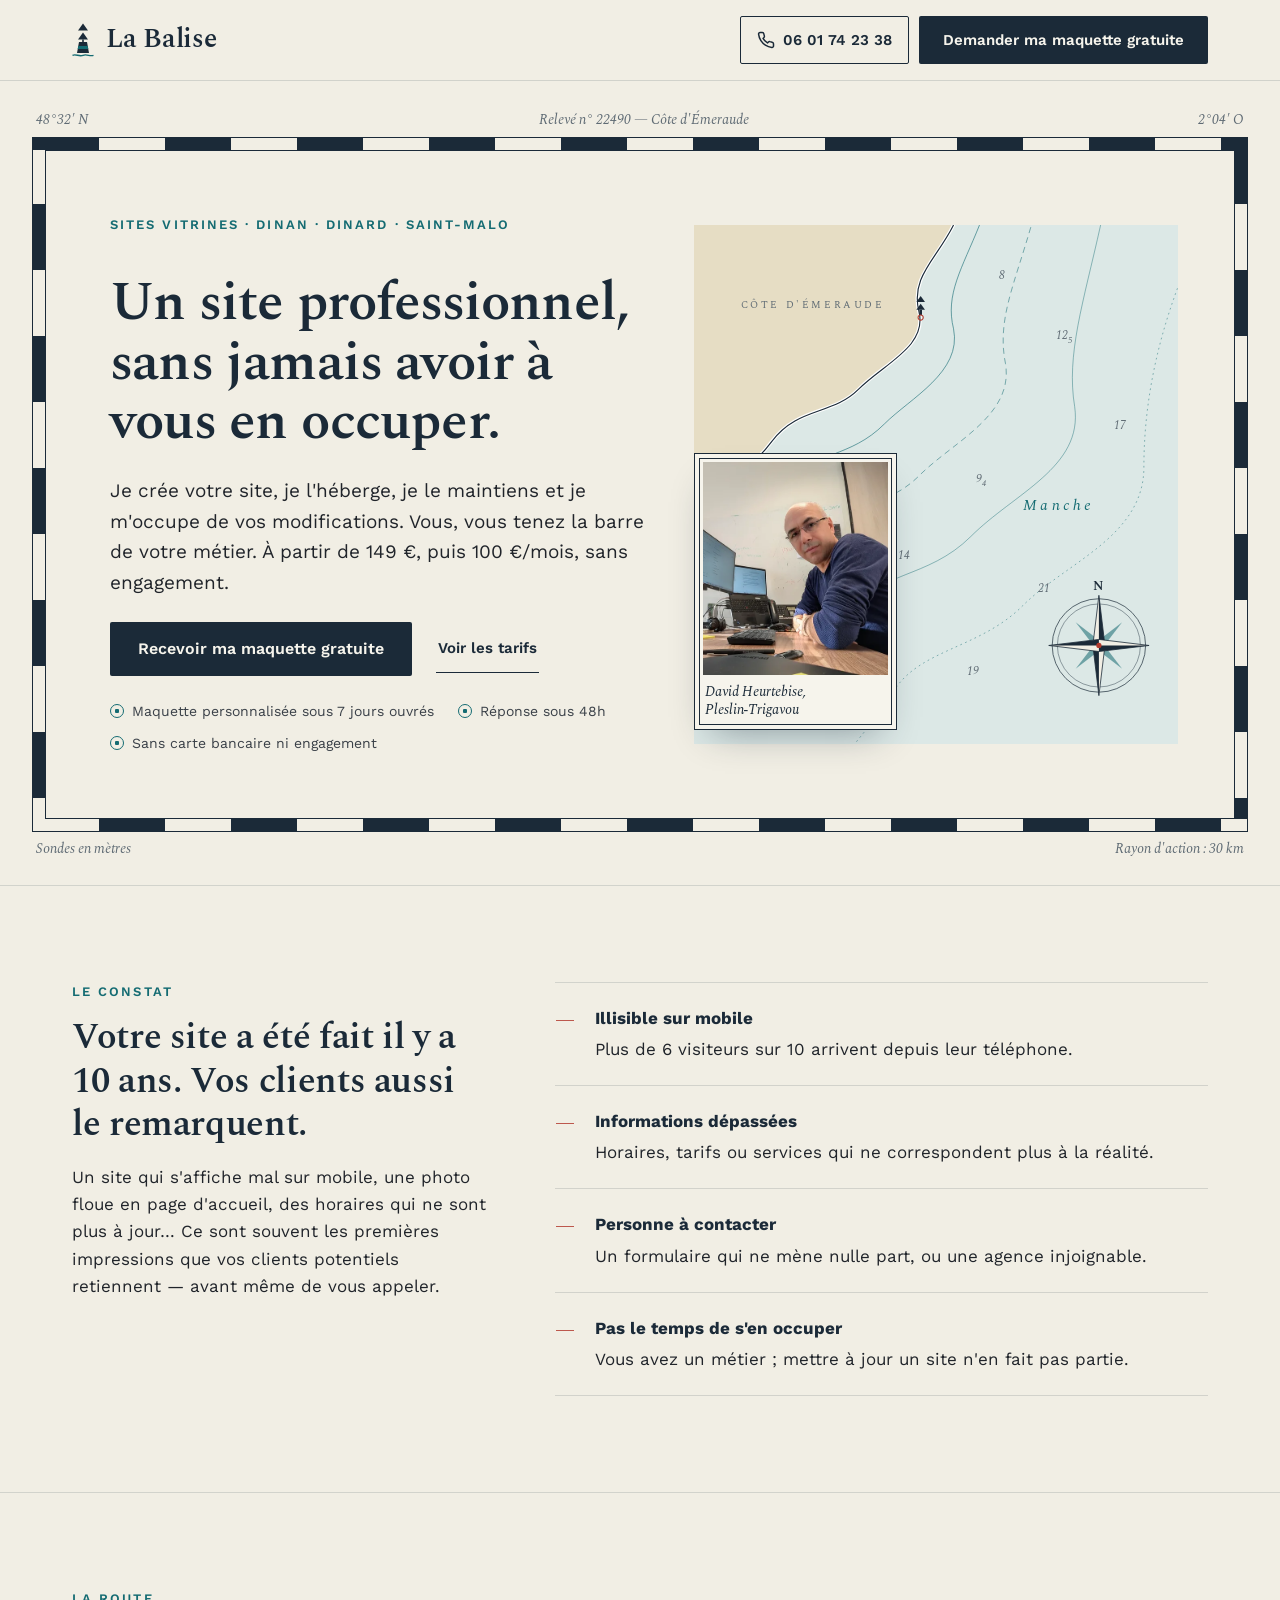
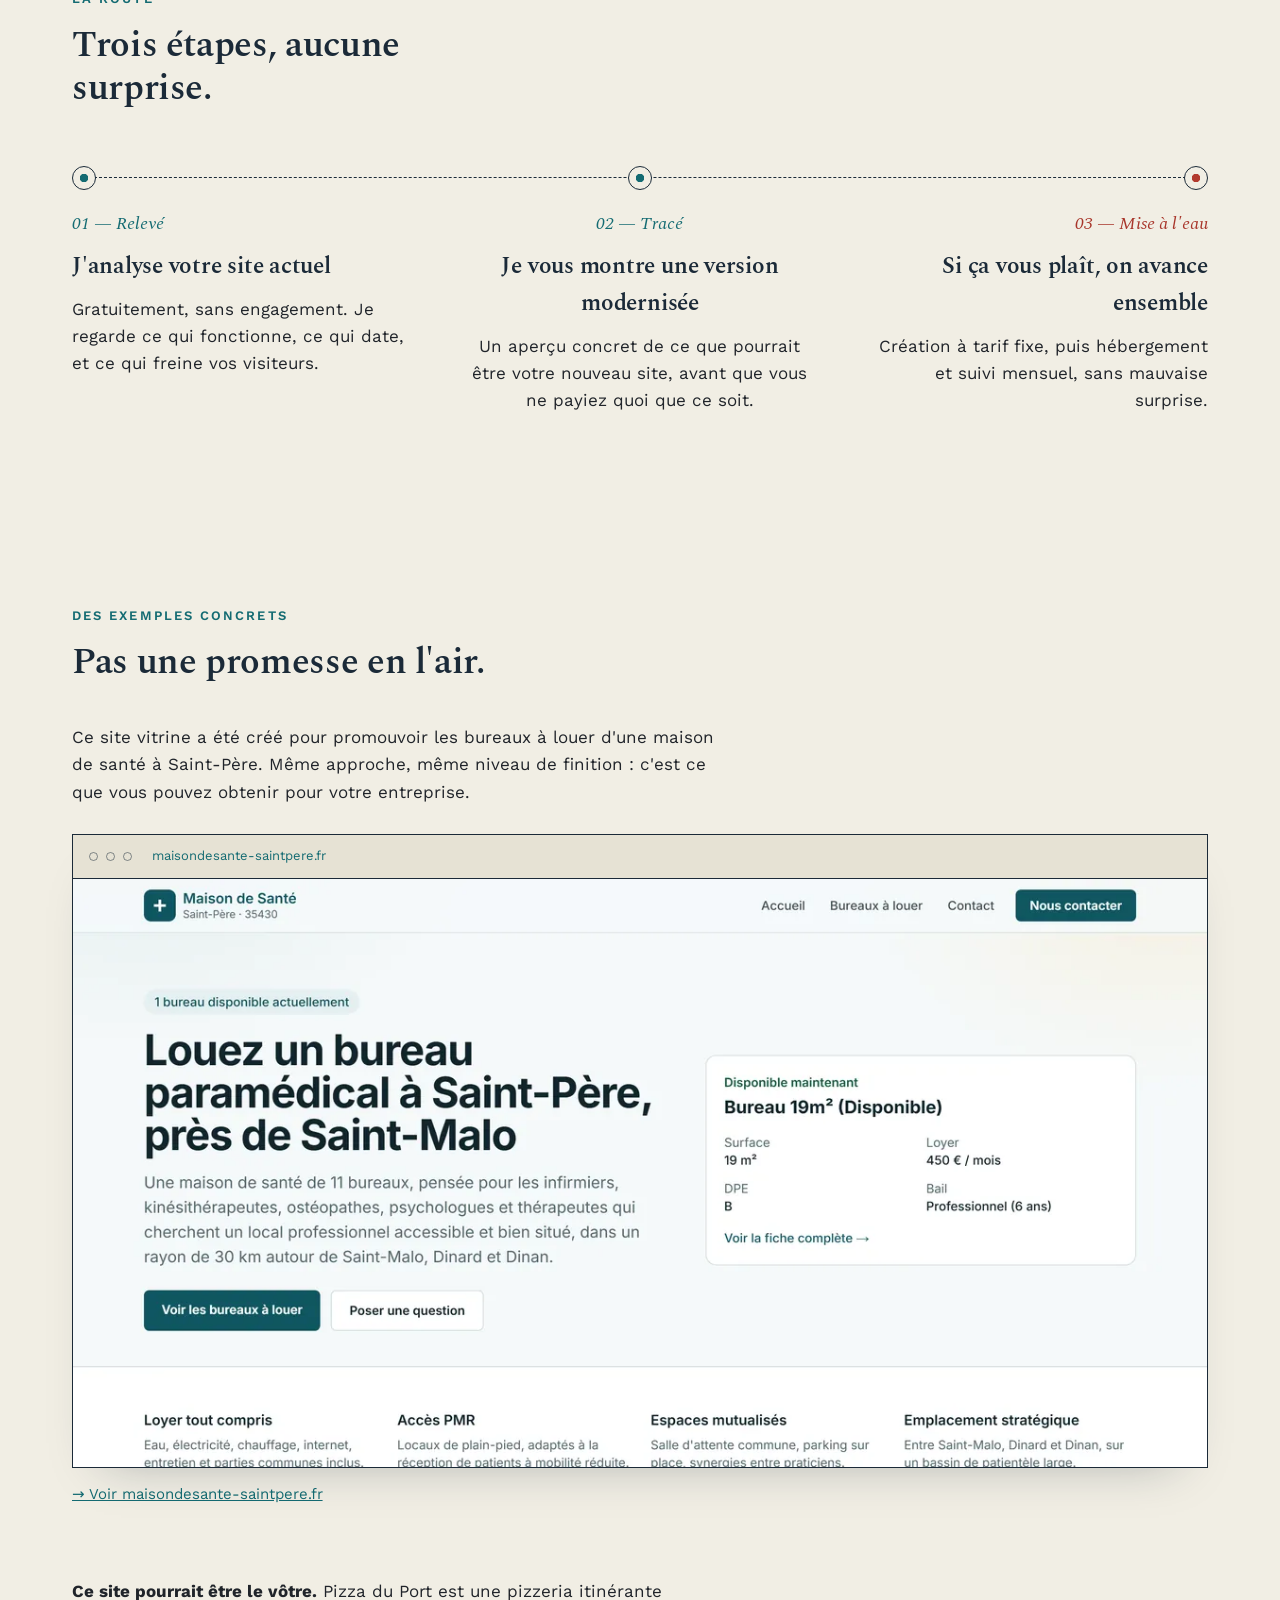
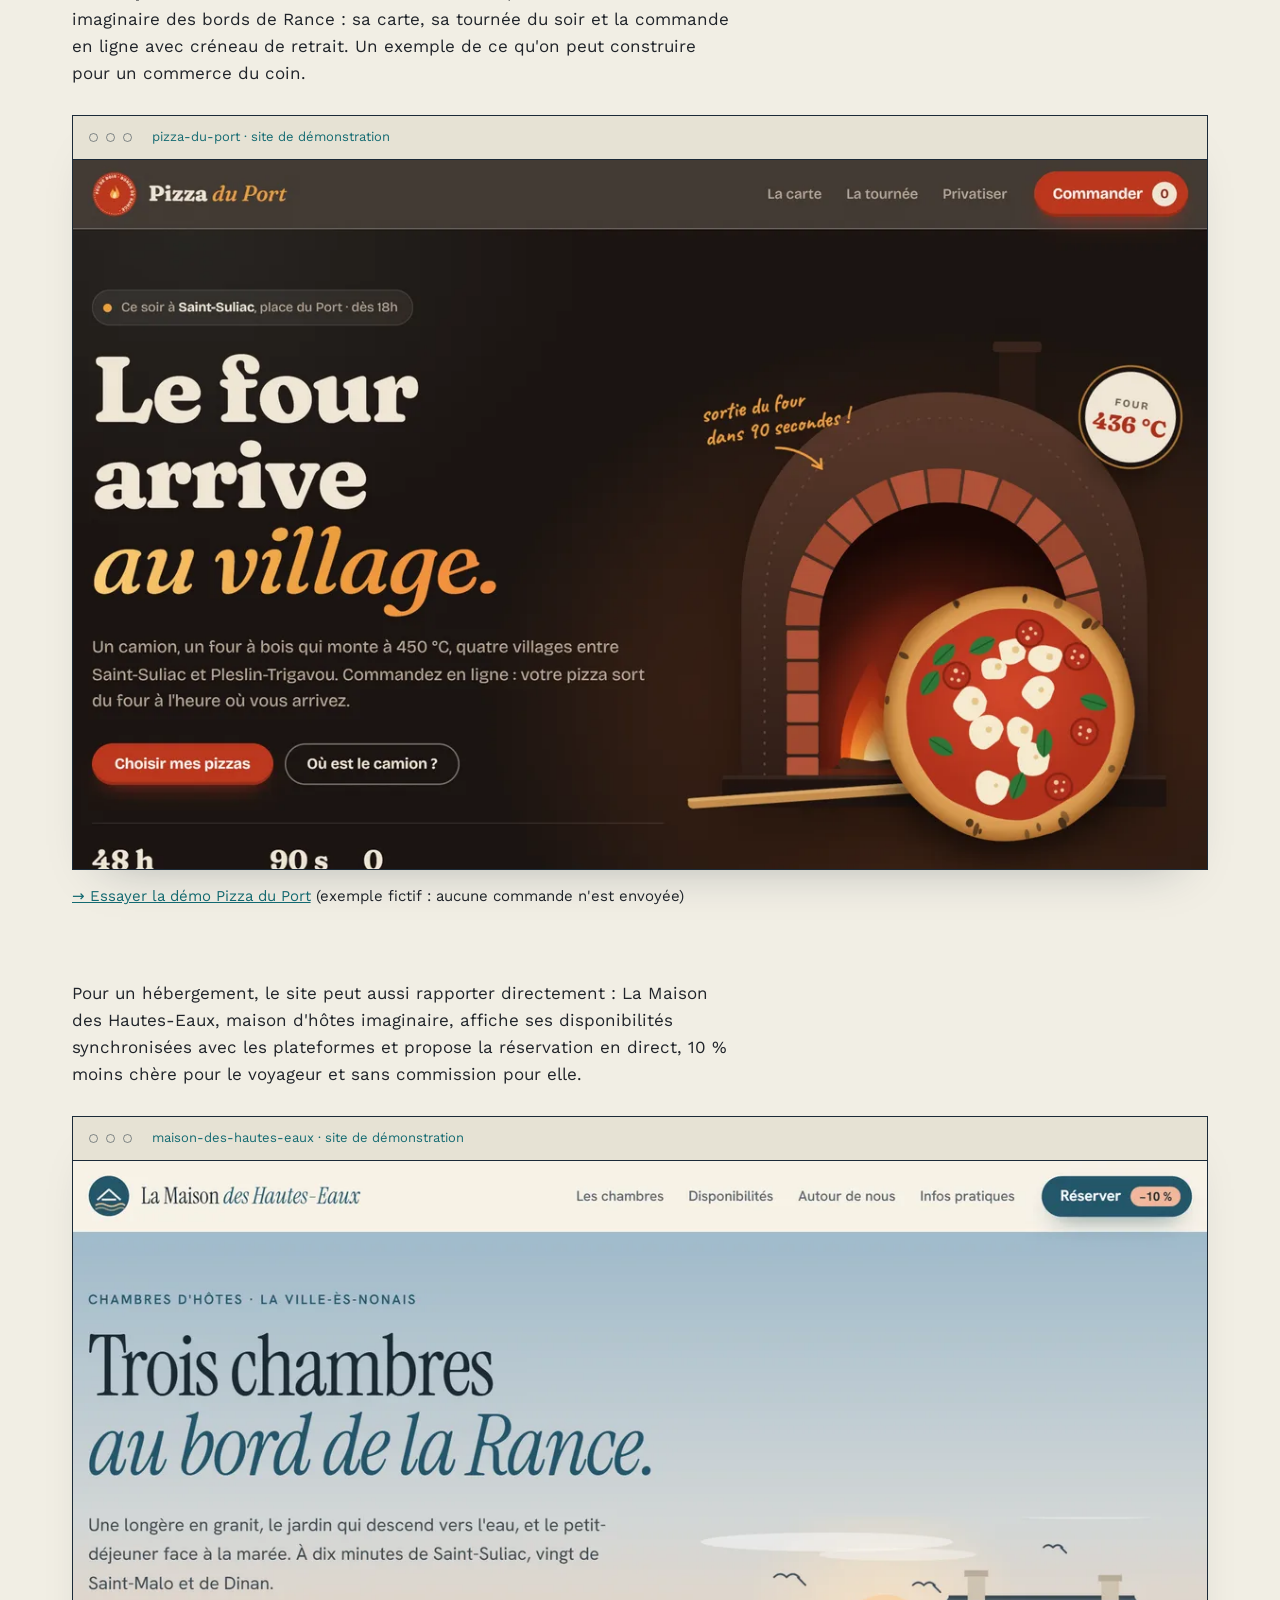
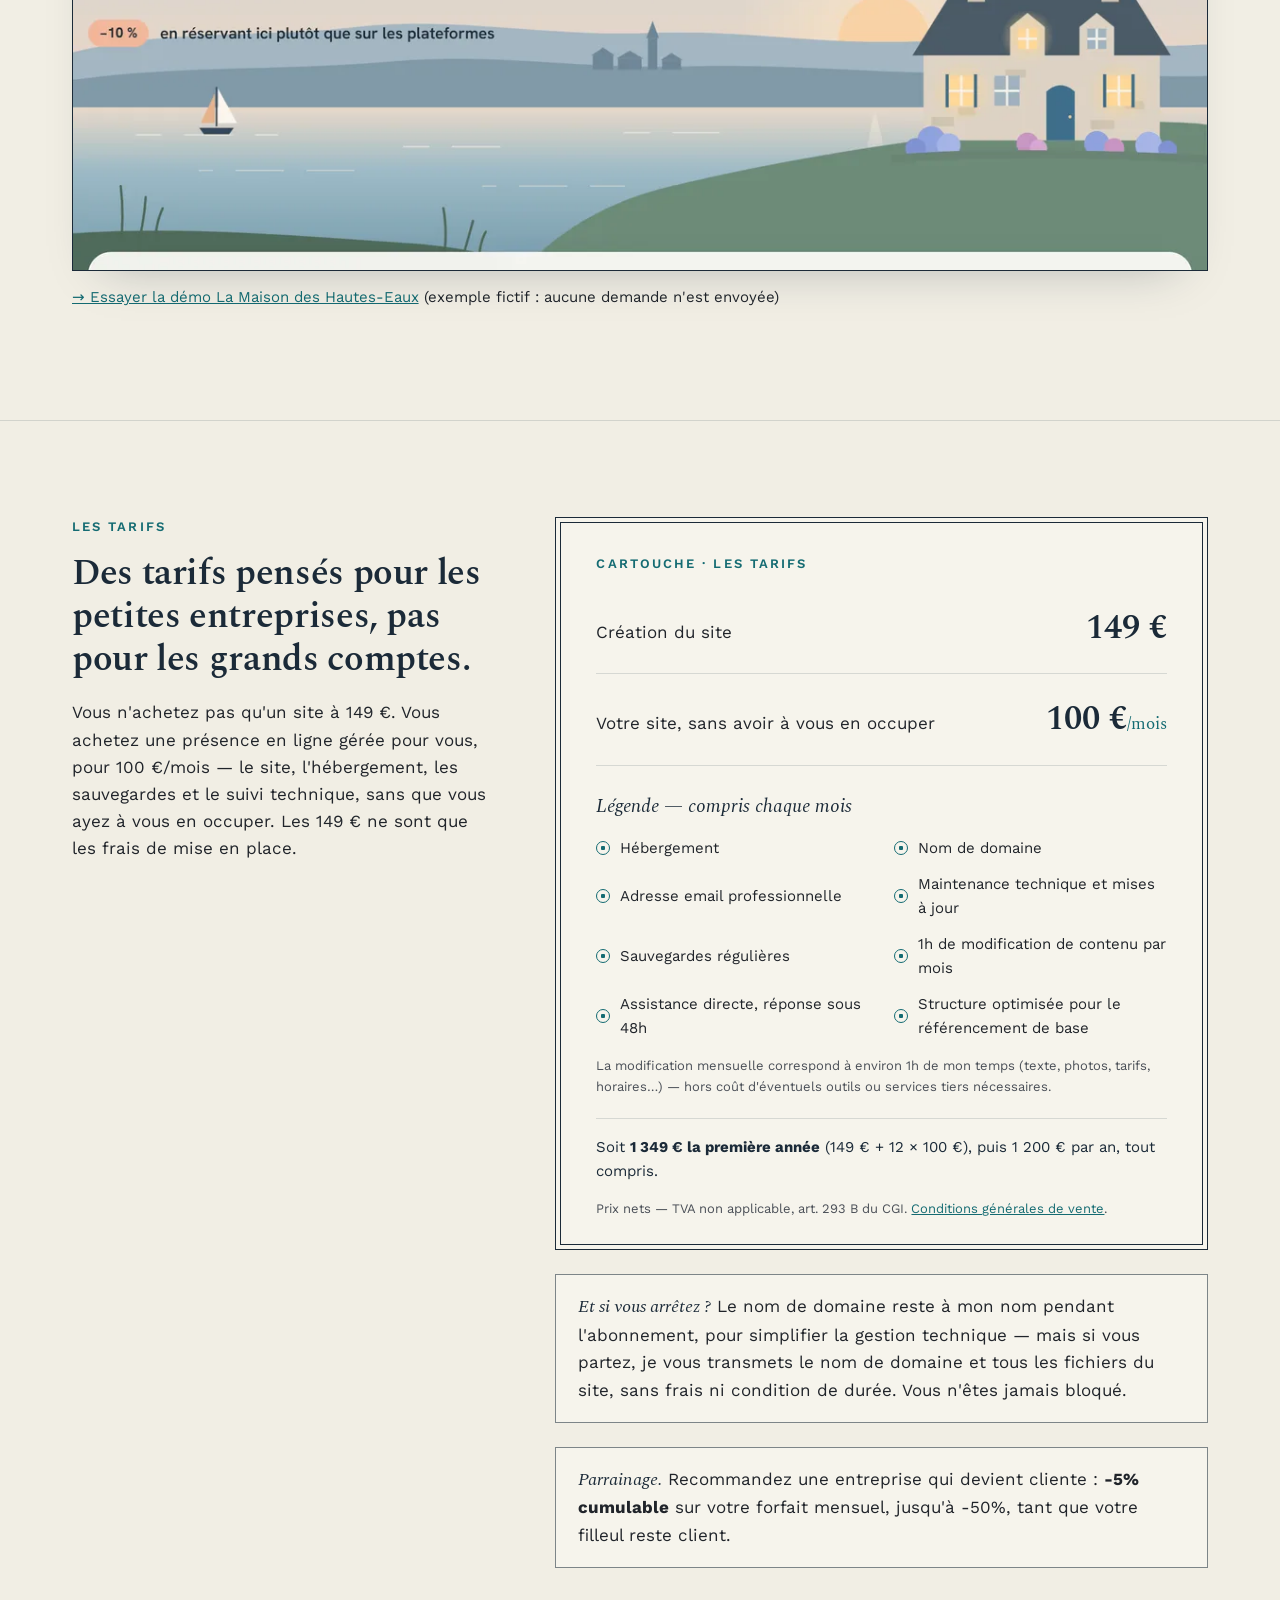
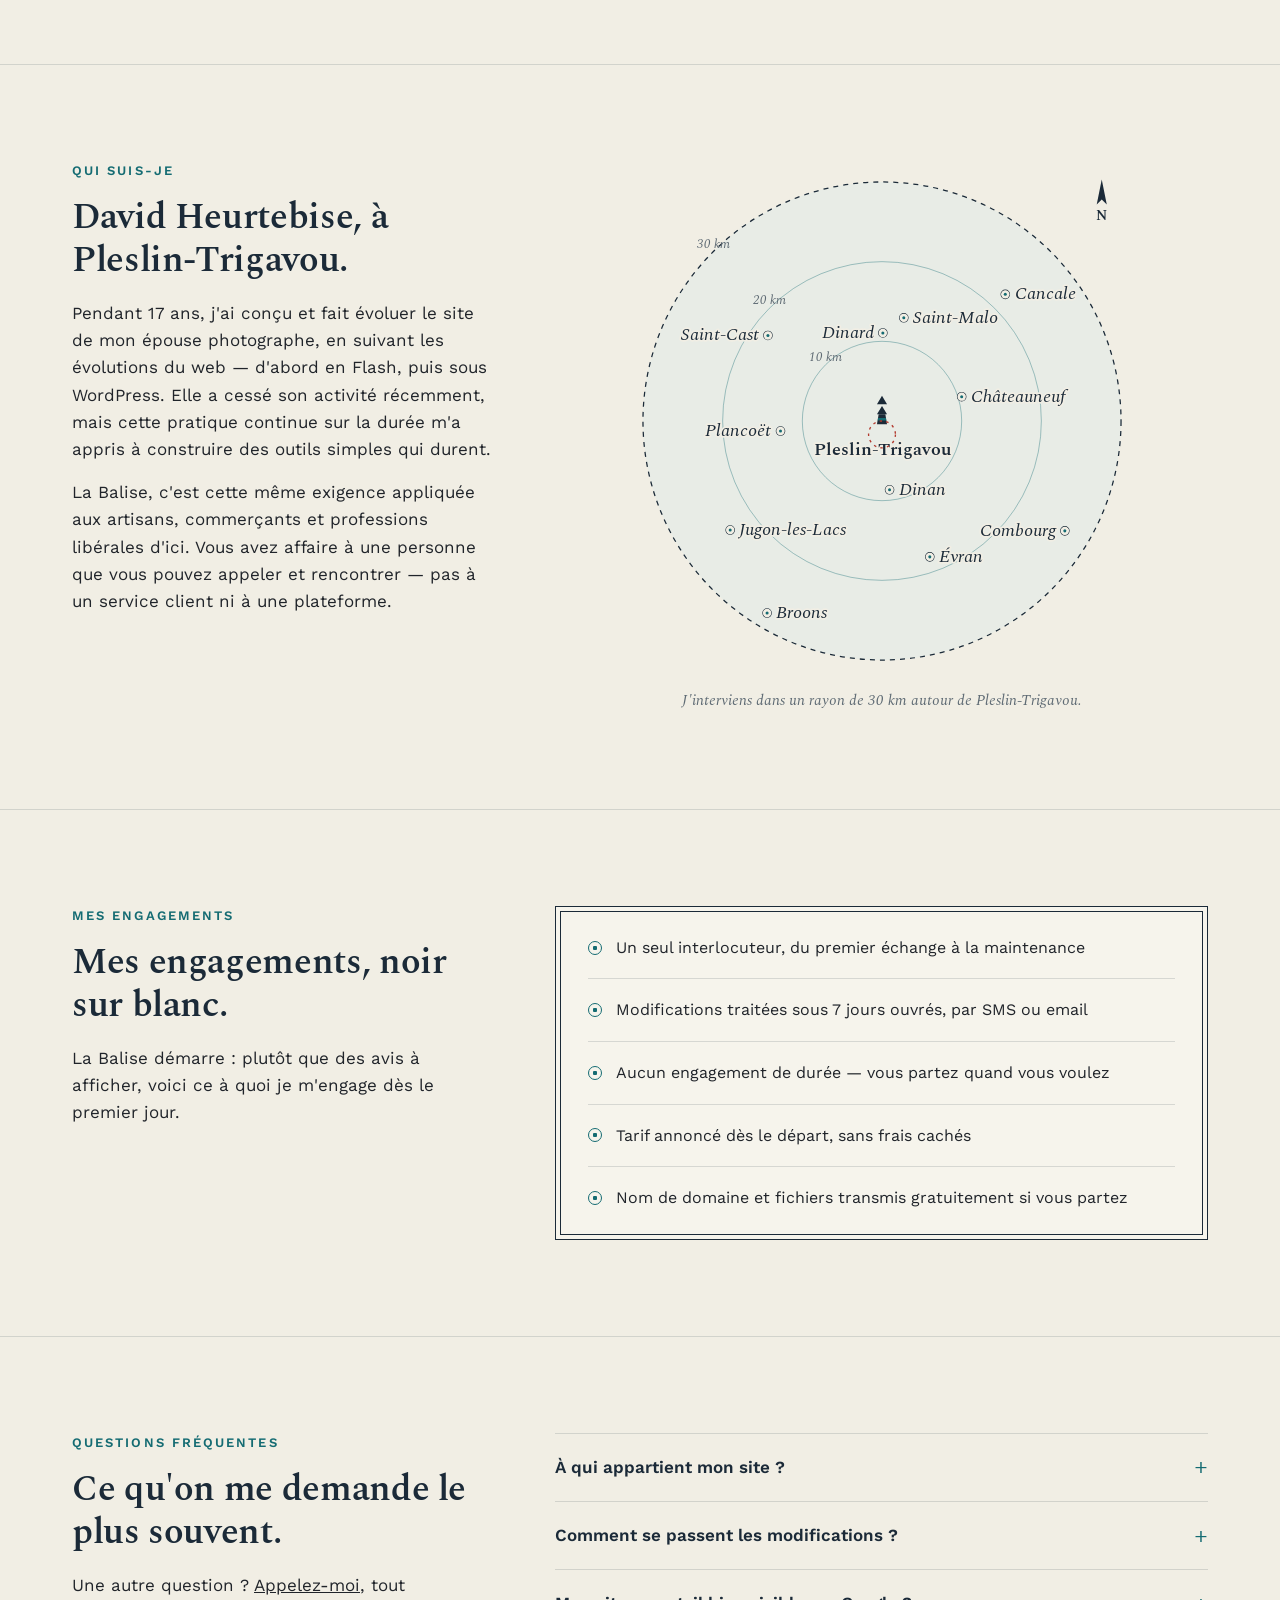
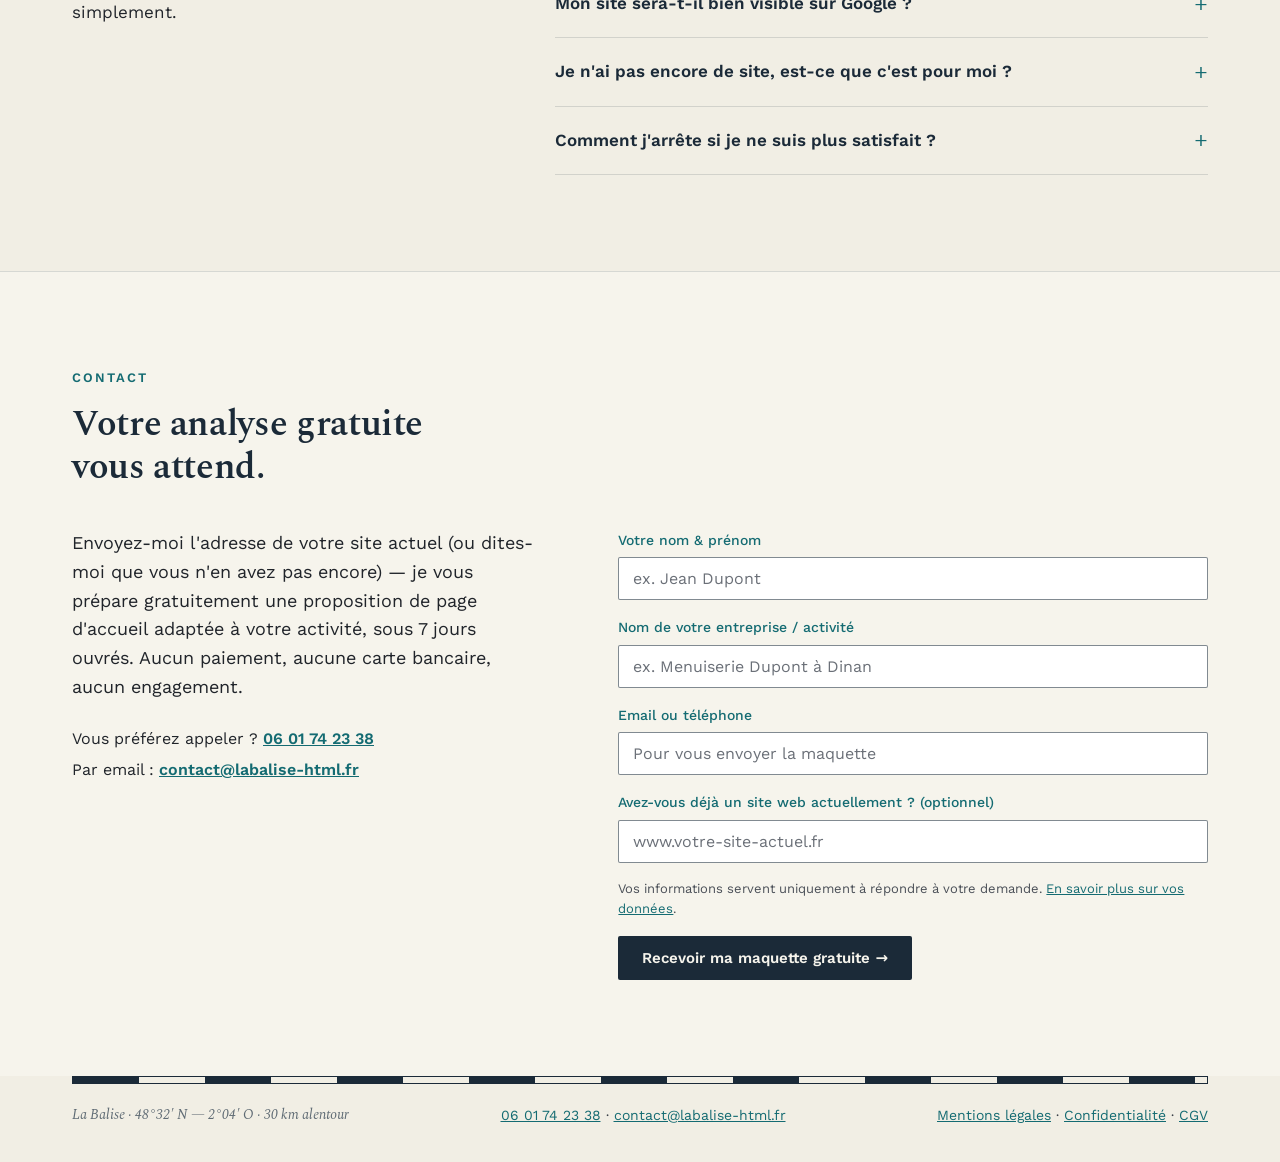
==== commit b7c3f9d1: "Add a guesthouse demo with direct booking /exemples/maison-d-hotes: a fictional chambres d'hôtes on " ====
--- a/index.html
+++ b/index.html
@@ -322,6 +322,20 @@
         </div>
         <p class="exemple-caption"><a href="/exemples/pizza-du-port" target="_blank" rel="noopener">→ Essayer la démo Pizza du Port</a> (exemple fictif&nbsp;: aucune commande n'est envoyée)</p>
       </div>
+
+      <div class="exemple-block">
+        <p class="section-intro">Pour un hébergement, le site peut aussi rapporter directement&nbsp;: La Maison des Hautes-Eaux, maison d'hôtes imaginaire, affiche ses disponibilités synchronisées avec les plateformes et propose la réservation en direct, 10&nbsp;% moins chère pour le voyageur et sans commission pour elle.</p>
+        <div class="browser-frame">
+          <div class="browser-bar" aria-hidden="true">
+            <span class="dot"></span><span class="dot"></span><span class="dot"></span>
+            <span class="url">maison-des-hautes-eaux · site de démonstration</span>
+          </div>
+          <a href="/exemples/maison-d-hotes" target="_blank" rel="noopener">
+            <img class="browser-shot" src="/img/demo-maison-hotes-1200.webp" srcset="/img/demo-maison-hotes-720.webp 720w, /img/demo-maison-hotes-1200.webp 1200w, /img/demo-maison-hotes-2000.webp 2000w" sizes="(max-width: 860px) calc(100vw - 42px), (max-width: 1120px) calc(100vw - 66px), 1056px" alt="Page d'accueil de La Maison des Hautes-Eaux, maison d'hôtes fictive : une longère au bord de la Rance au soleil couchant — ouvrir la démonstration (nouvel onglet)" width="1200" height="750" loading="lazy" decoding="async">
+          </a>
+        </div>
+        <p class="exemple-caption"><a href="/exemples/maison-d-hotes" target="_blank" rel="noopener">→ Essayer la démo La Maison des Hautes-Eaux</a> (exemple fictif&nbsp;: aucune demande n'est envoyée)</p>
+      </div>
     </div>
   </section>
 
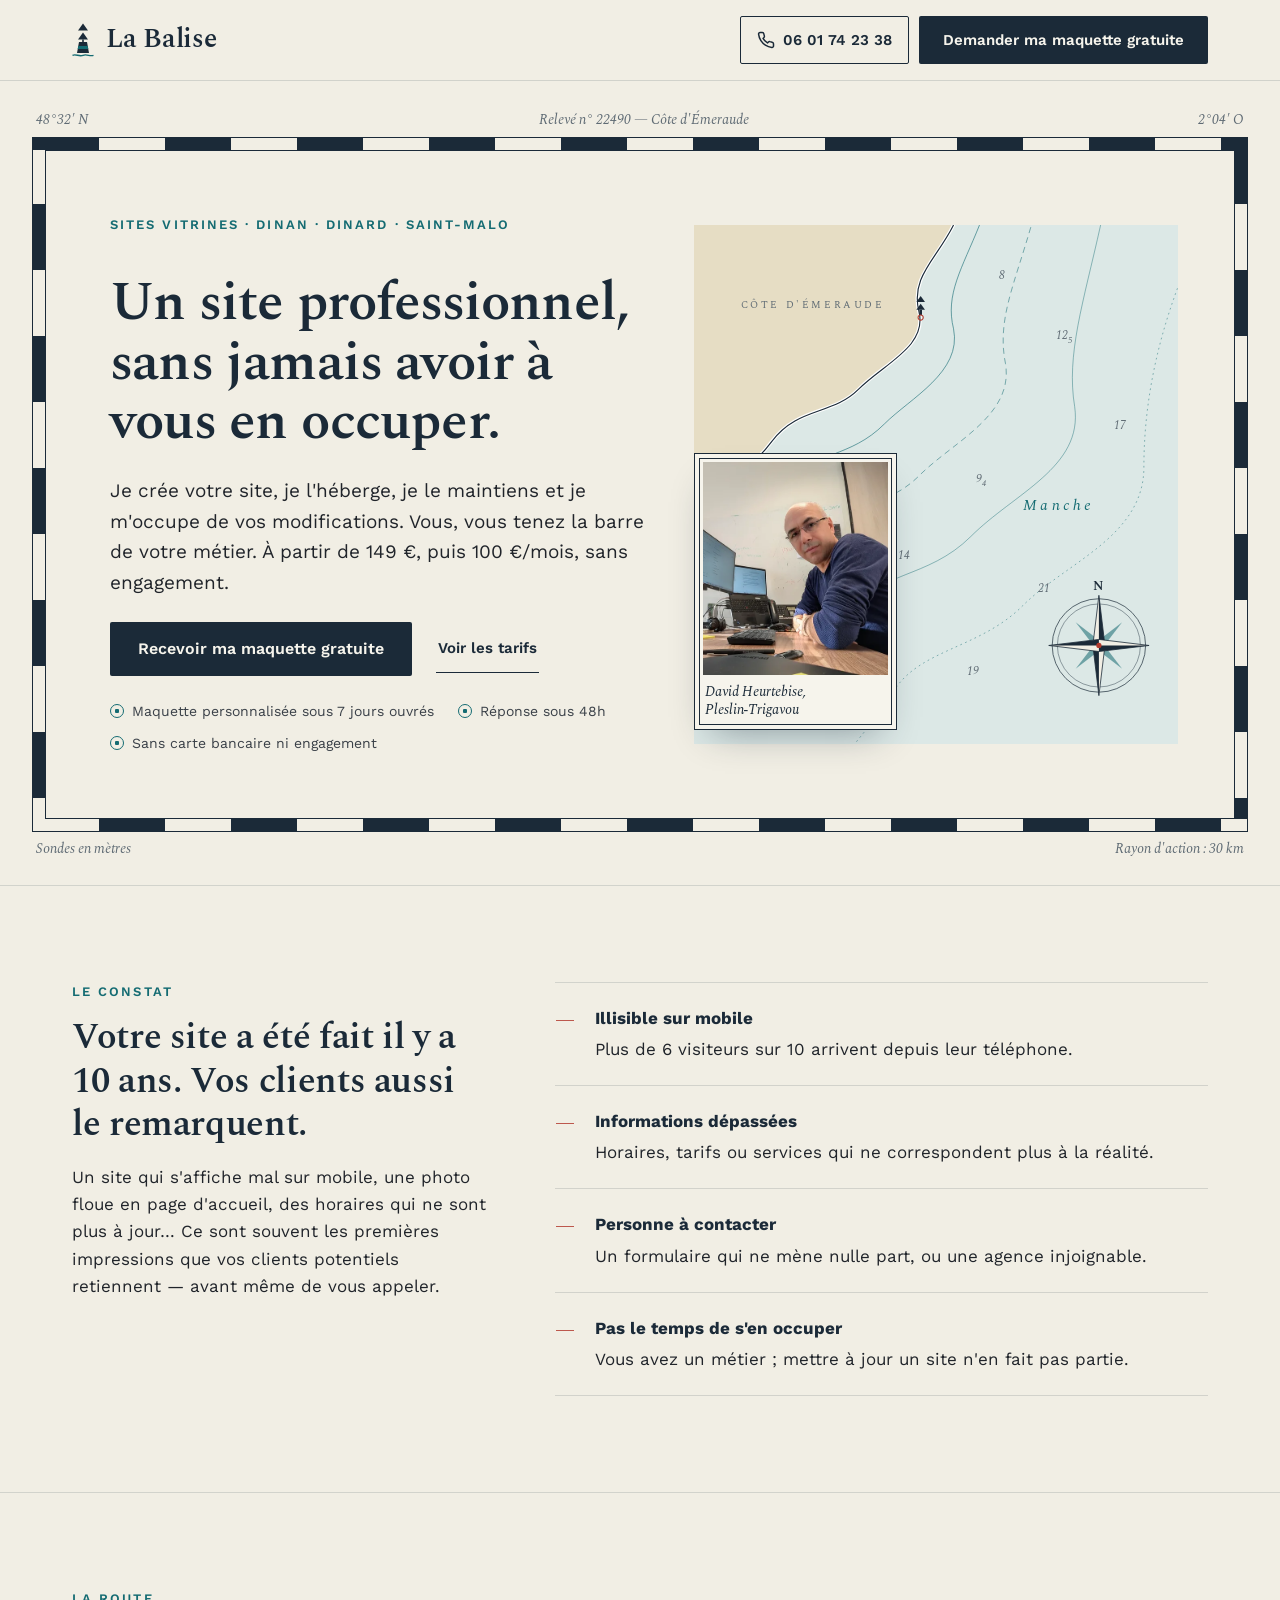
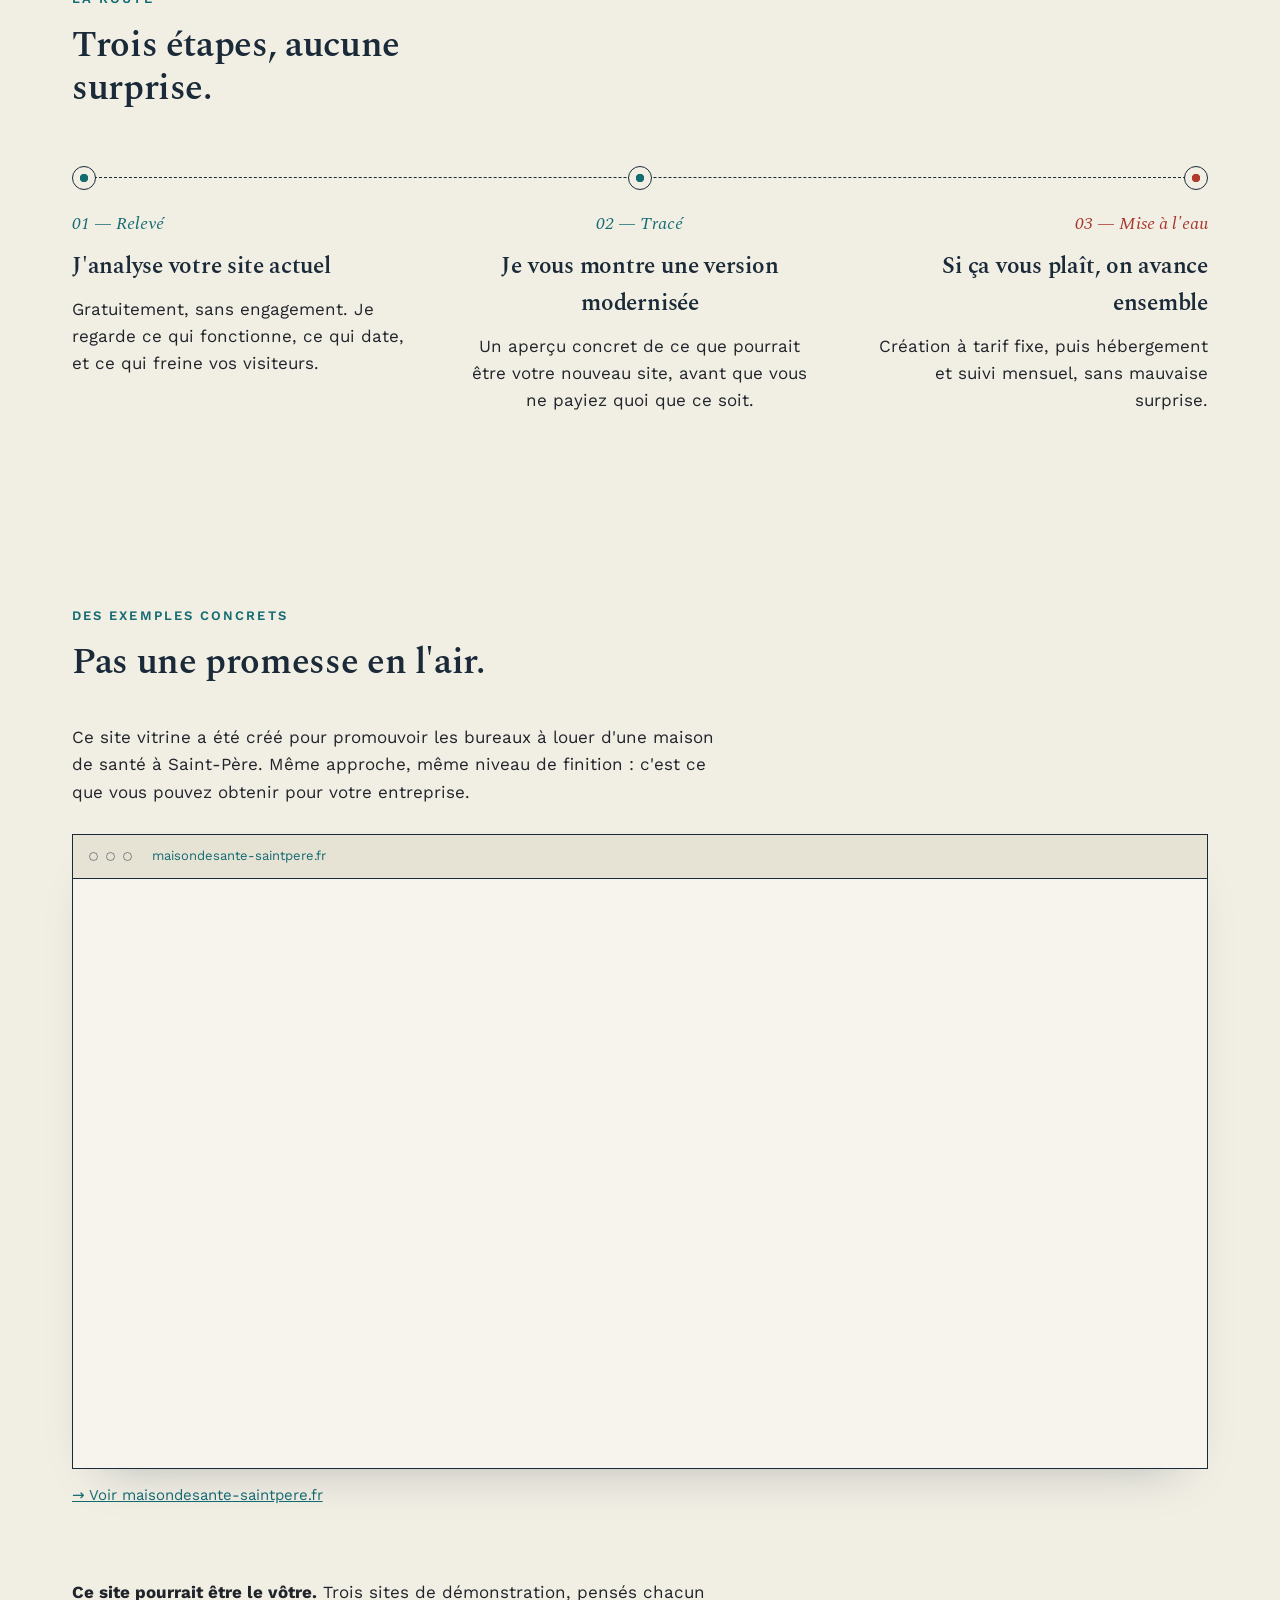
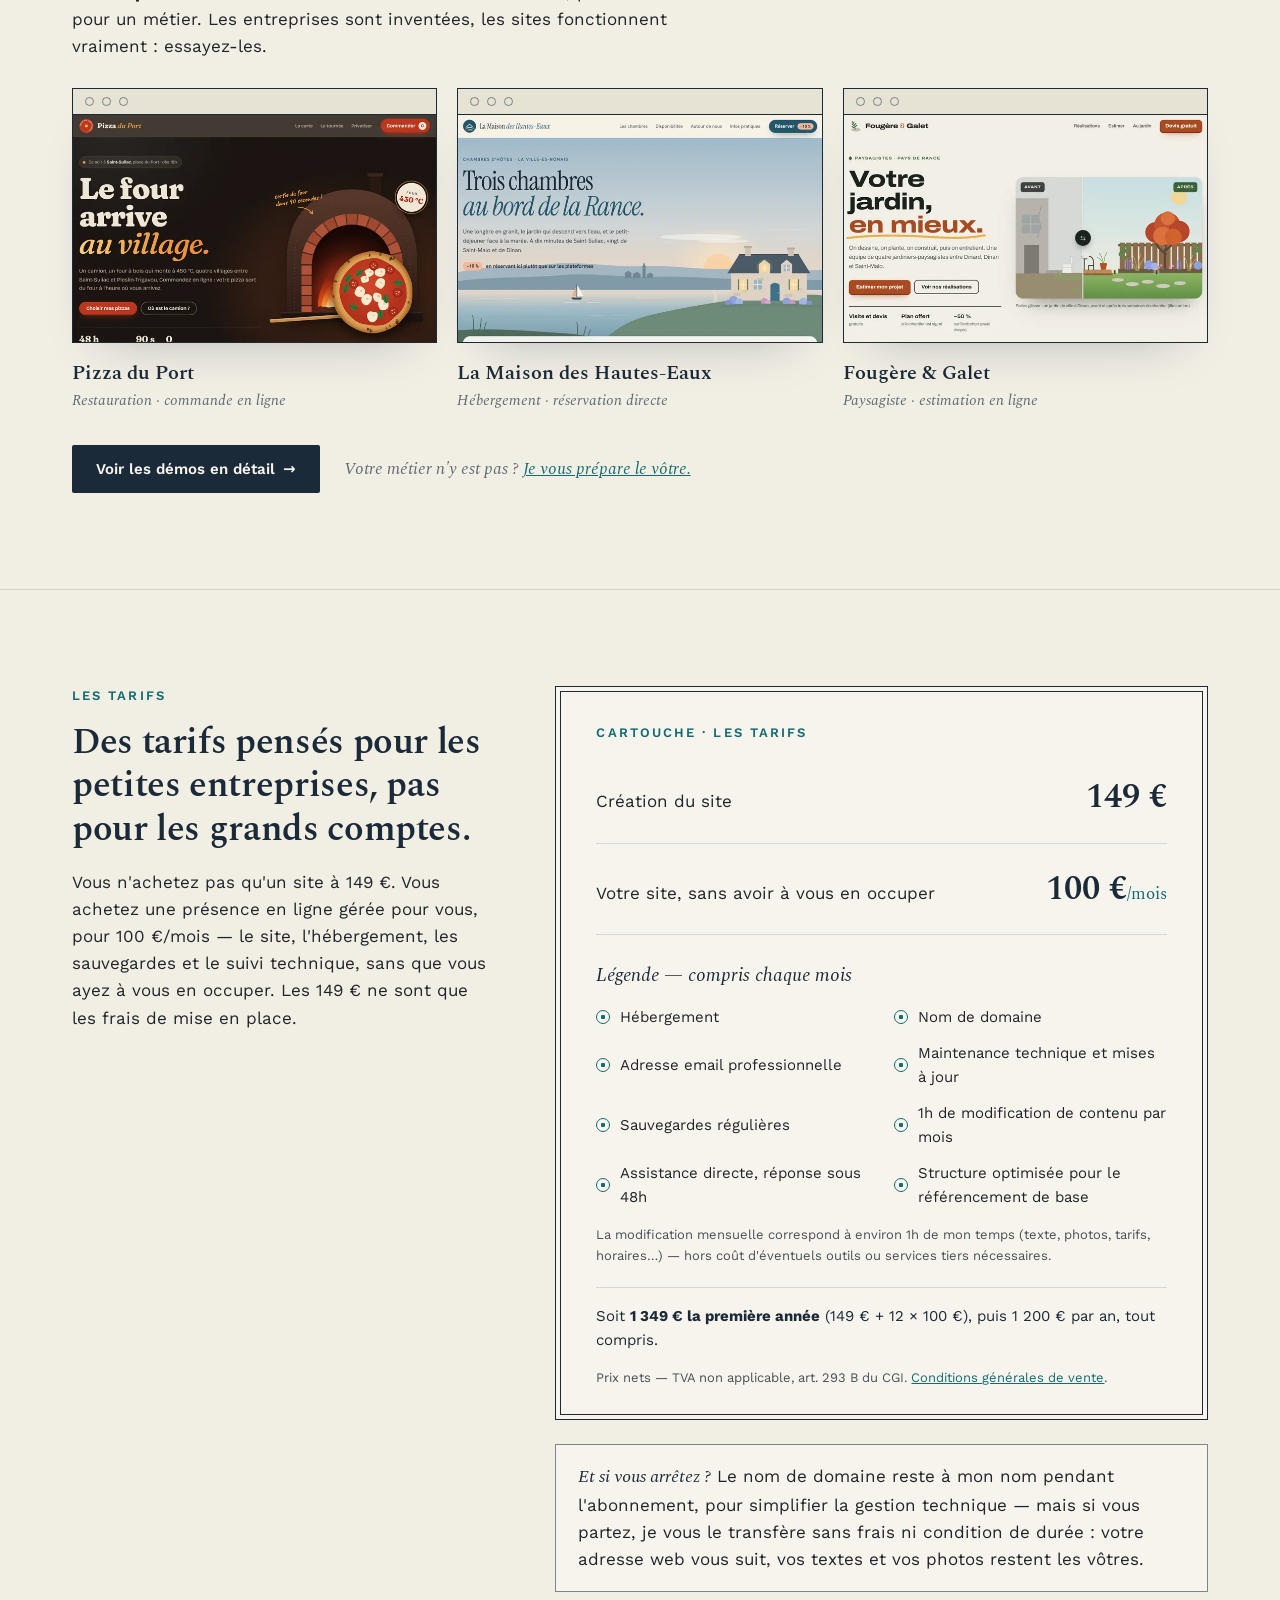
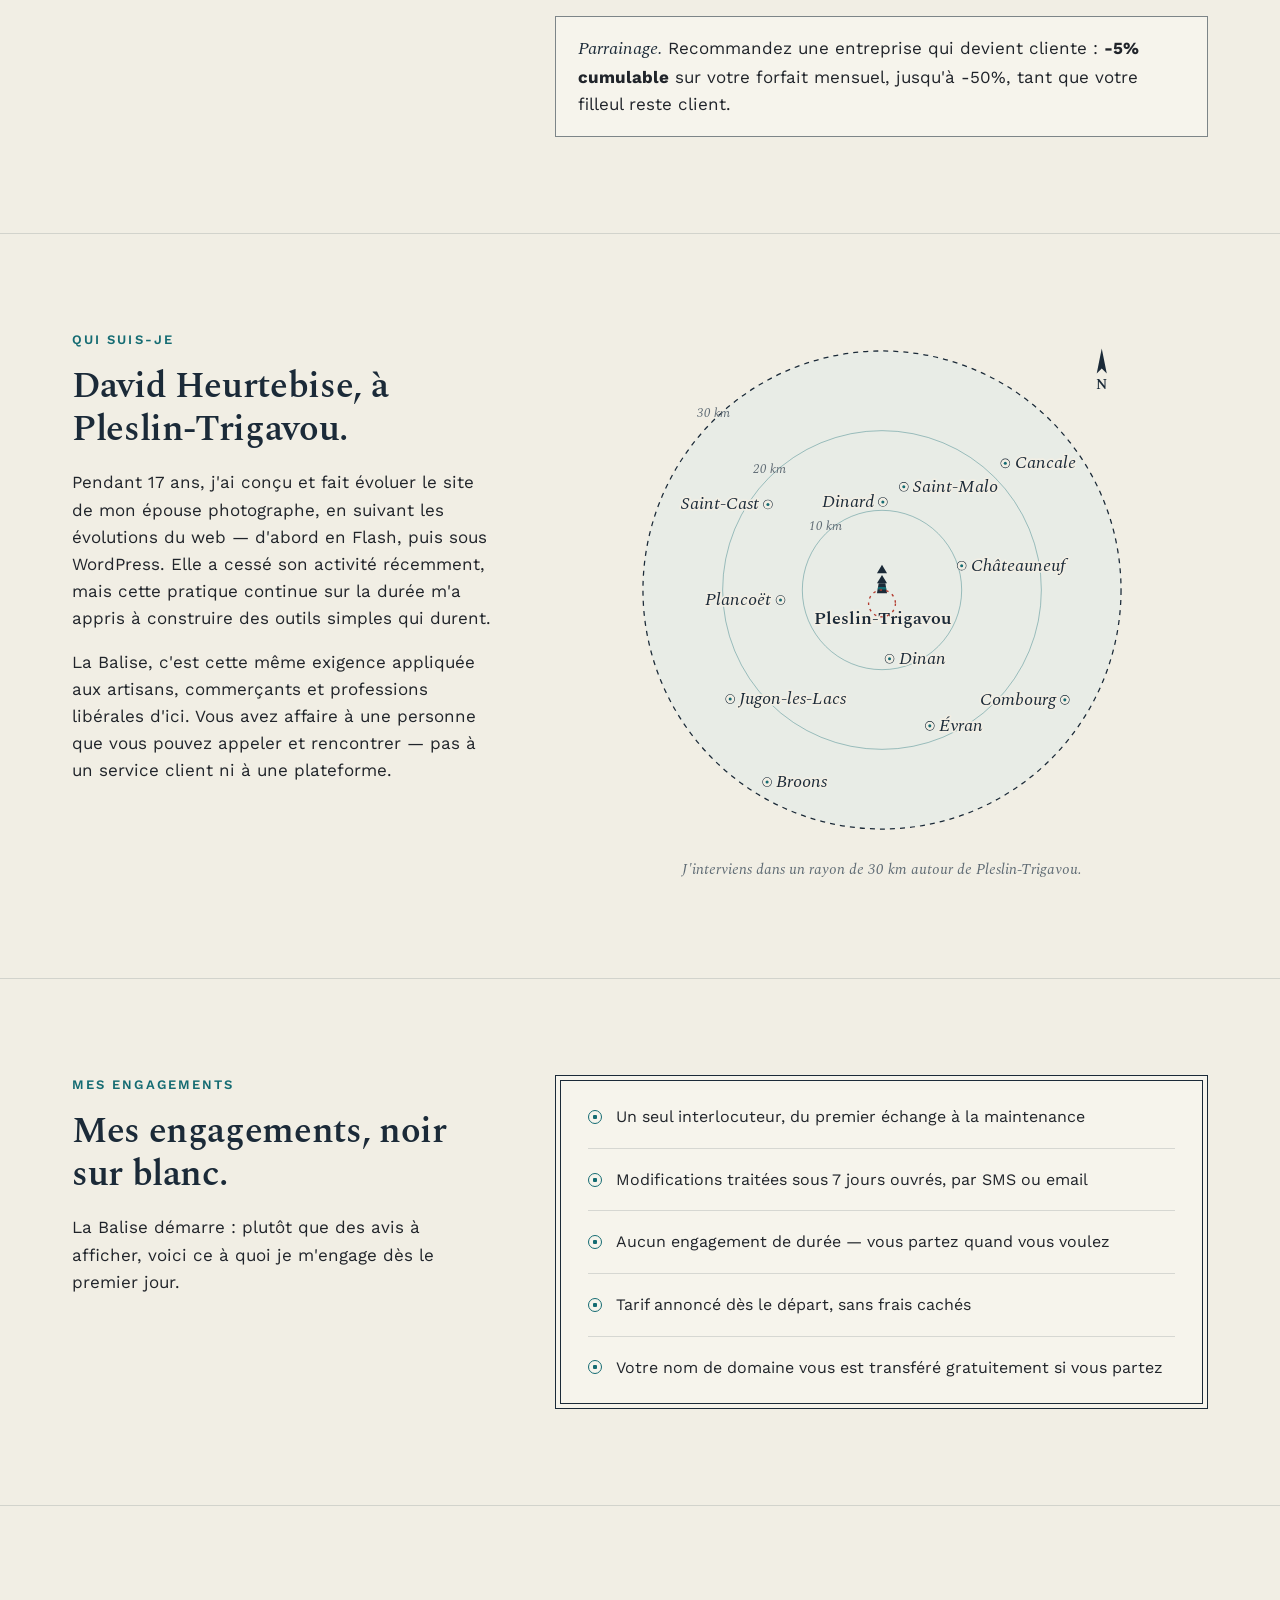
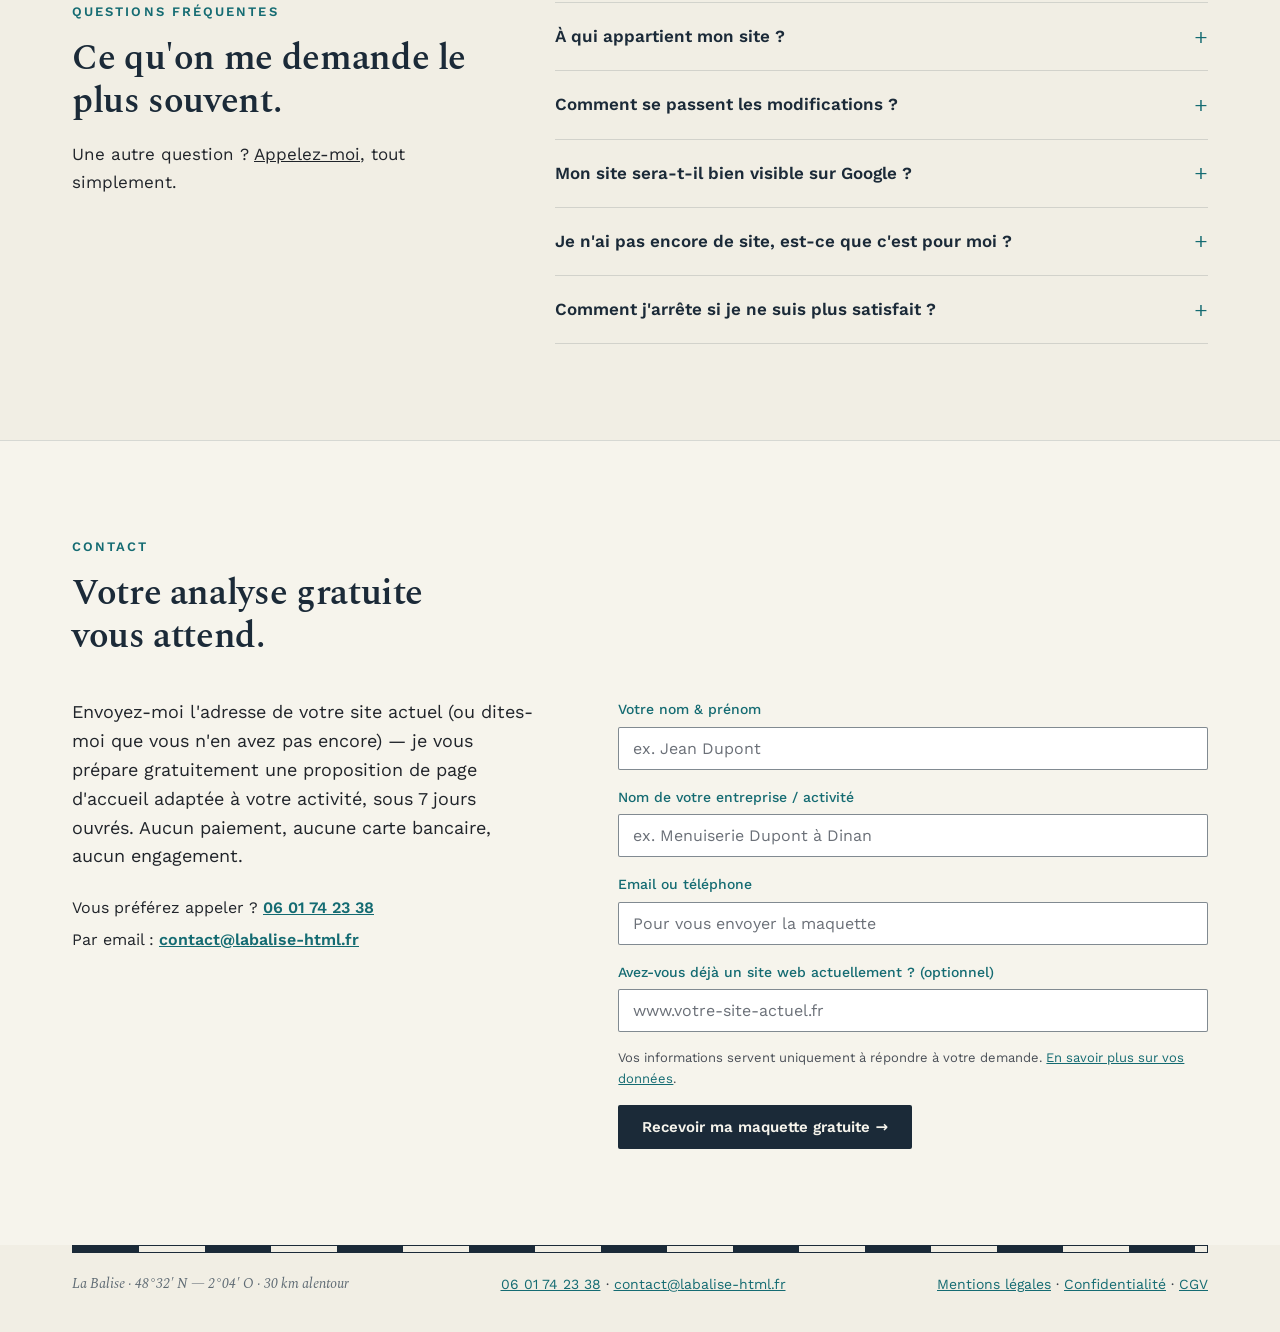
==== commit fae95d44: "Add the landscaper demo and the /exemples page; transfer only the domain on exit - /exemples/paysagi" ====
--- a/index.html
+++ b/index.html
@@ -92,7 +92,7 @@
         {
           "@type": "Question",
           "name": "À qui appartient mon site ?",
-          "acceptedAnswer": { "@type": "Answer", "text": "Vos textes et vos photos restent les vôtres. Le nom de domaine est enregistré à mon nom pendant l'abonnement pour simplifier la gestion technique ; si vous arrêtez, je vous transmets le nom de domaine et tous les fichiers du site, sans frais ni condition de durée." }
+          "acceptedAnswer": { "@type": "Answer", "text": "Vos textes et vos photos restent les vôtres, et votre nom de domaine aussi : il est enregistré à mon nom pendant l'abonnement pour simplifier la gestion technique, et je vous le transfère sans frais si vous arrêtez. Le site lui-même (sa conception et son code) reste ma création : il est inclus dans l'abonnement, mais n'est pas remis à la fin." }
         },
         {
           "@type": "Question",
@@ -112,7 +112,7 @@
         {
           "@type": "Question",
           "name": "Comment j'arrête si je ne suis plus satisfait ?",
-          "acceptedAnswer": { "@type": "Answer", "text": "Il n'y a aucune durée d'engagement : un email ou un SMS suffit. Je vous transmets alors le nom de domaine et les fichiers du site, sans frais." }
+          "acceptedAnswer": { "@type": "Answer", "text": "Il n'y a aucune durée d'engagement : un email ou un SMS suffit. Je vous transfère alors votre nom de domaine, sans frais : votre adresse web vous suit." }
         }
       ]
     }
@@ -310,31 +310,22 @@
       </div>
 
       <div class="exemple-block">
-        <p class="section-intro"><strong>Ce site pourrait être le vôtre.</strong> Pizza du Port est une pizzeria itinérante imaginaire des bords de Rance&nbsp;: sa carte, sa tournée du soir et la commande en ligne avec créneau de retrait. Un exemple de ce qu'on peut construire pour un commerce du coin.</p>
-        <div class="browser-frame">
-          <div class="browser-bar" aria-hidden="true">
-            <span class="dot"></span><span class="dot"></span><span class="dot"></span>
-            <span class="url">pizza-du-port · site de démonstration</span>
-          </div>
-          <a href="/exemples/pizza-du-port" target="_blank" rel="noopener">
-            <img class="browser-shot" src="/img/demo-pizzeria-1200.webp" srcset="/img/demo-pizzeria-720.webp 720w, /img/demo-pizzeria-1200.webp 1200w, /img/demo-pizzeria-2000.webp 2000w" sizes="(max-width: 860px) calc(100vw - 42px), (max-width: 1120px) calc(100vw - 66px), 1056px" alt="Page d'accueil de Pizza du Port, pizzeria fictive : un four à bois animé et la tournée du soir — ouvrir la démonstration (nouvel onglet)" width="1200" height="750" loading="lazy" decoding="async">
-          </a>
-        </div>
-        <p class="exemple-caption"><a href="/exemples/pizza-du-port" target="_blank" rel="noopener">→ Essayer la démo Pizza du Port</a> (exemple fictif&nbsp;: aucune commande n'est envoyée)</p>
-      </div>
-
-      <div class="exemple-block">
-        <p class="section-intro">Pour un hébergement, le site peut aussi rapporter directement&nbsp;: La Maison des Hautes-Eaux, maison d'hôtes imaginaire, affiche ses disponibilités synchronisées avec les plateformes et propose la réservation en direct, 10&nbsp;% moins chère pour le voyageur et sans commission pour elle.</p>
-        <div class="browser-frame">
-          <div class="browser-bar" aria-hidden="true">
-            <span class="dot"></span><span class="dot"></span><span class="dot"></span>
-            <span class="url">maison-des-hautes-eaux · site de démonstration</span>
-          </div>
-          <a href="/exemples/maison-d-hotes" target="_blank" rel="noopener">
-            <img class="browser-shot" src="/img/demo-maison-hotes-1200.webp" srcset="/img/demo-maison-hotes-720.webp 720w, /img/demo-maison-hotes-1200.webp 1200w, /img/demo-maison-hotes-2000.webp 2000w" sizes="(max-width: 860px) calc(100vw - 42px), (max-width: 1120px) calc(100vw - 66px), 1056px" alt="Page d'accueil de La Maison des Hautes-Eaux, maison d'hôtes fictive : une longère au bord de la Rance au soleil couchant — ouvrir la démonstration (nouvel onglet)" width="1200" height="750" loading="lazy" decoding="async">
-          </a>
-        </div>
-        <p class="exemple-caption"><a href="/exemples/maison-d-hotes" target="_blank" rel="noopener">→ Essayer la démo La Maison des Hautes-Eaux</a> (exemple fictif&nbsp;: aucune demande n'est envoyée)</p>
+        <p class="section-intro"><strong>Ce site pourrait être le vôtre.</strong> Trois sites de démonstration, pensés chacun pour un métier. Les entreprises sont inventées, les sites fonctionnent vraiment&nbsp;: essayez-les.</p>
+        <ul class="teaser-grid">
+          <li><a class="teaser" href="/exemples/pizza-du-port" target="_blank" rel="noopener">
+            <span class="browser-frame"><span class="browser-bar" aria-hidden="true"><span class="dot"></span><span class="dot"></span><span class="dot"></span></span><img class="browser-shot" src="/img/demo-pizzeria-720.webp" alt="" width="720" height="450" loading="lazy" decoding="async"></span>
+            <span class="teaser-name">Pizza du Port</span><span class="chart-note">Restauration · commande en ligne</span></a></li>
+          <li><a class="teaser" href="/exemples/maison-d-hotes" target="_blank" rel="noopener">
+            <span class="browser-frame"><span class="browser-bar" aria-hidden="true"><span class="dot"></span><span class="dot"></span><span class="dot"></span></span><img class="browser-shot" src="/img/demo-maison-hotes-720.webp" alt="" width="720" height="450" loading="lazy" decoding="async"></span>
+            <span class="teaser-name">La Maison des Hautes-Eaux</span><span class="chart-note">Hébergement · réservation directe</span></a></li>
+          <li><a class="teaser" href="/exemples/paysagiste" target="_blank" rel="noopener">
+            <span class="browser-frame"><span class="browser-bar" aria-hidden="true"><span class="dot"></span><span class="dot"></span><span class="dot"></span></span><img class="browser-shot" src="/img/demo-paysagiste-720.webp" alt="" width="720" height="450" loading="lazy" decoding="async"></span>
+            <span class="teaser-name">Fougère &amp; Galet</span><span class="chart-note">Paysagiste · estimation en ligne</span></a></li>
+        </ul>
+        <div class="teaser-actions">
+          <a class="btn btn-primary" href="/exemples">Voir les démos en détail <span aria-hidden="true">→</span></a>
+          <span class="chart-note">Votre métier n'y est pas&nbsp;? <a class="teaser-link" href="#contact">Je vous prépare le vôtre.</a></span>
+        </div>
       </div>
     </div>
   </section>
@@ -377,7 +368,7 @@
         </div>
 
         <div class="note">
-          <p><span class="note-title">Et si vous arrêtez ?</span> Le nom de domaine reste à mon nom pendant l'abonnement, pour simplifier la gestion technique — mais si vous partez, je vous transmets le nom de domaine et tous les fichiers du site, sans frais ni condition de durée. Vous n'êtes jamais bloqué.</p>
+          <p><span class="note-title">Et si vous arrêtez ?</span> Le nom de domaine reste à mon nom pendant l'abonnement, pour simplifier la gestion technique — mais si vous partez, je vous le transfère sans frais ni condition de durée : votre adresse web vous suit, vos textes et vos photos restent les vôtres.</p>
         </div>
 
         <div class="note">
@@ -466,7 +457,7 @@
         <li><span class="fix" aria-hidden="true"></span> Modifications traitées sous 7 jours ouvrés, par SMS ou email</li>
         <li><span class="fix" aria-hidden="true"></span> Aucun engagement de durée — vous partez quand vous voulez</li>
         <li><span class="fix" aria-hidden="true"></span> Tarif annoncé dès le départ, sans frais cachés</li>
-        <li><span class="fix" aria-hidden="true"></span> Nom de domaine et fichiers transmis gratuitement si vous partez</li>
+        <li><span class="fix" aria-hidden="true"></span> Votre nom de domaine vous est transféré gratuitement si vous partez</li>
       </ul>
     </div>
   </section>
@@ -482,7 +473,7 @@
       <div class="faq-list">
         <details>
           <summary>À qui appartient mon site ?</summary>
-          <p>Vos textes et vos photos restent les vôtres. Le nom de domaine est enregistré à mon nom pendant l'abonnement pour simplifier la gestion technique ; si vous arrêtez, je vous transmets le nom de domaine et tous les fichiers du site, sans frais ni condition de durée.</p>
+          <p>Vos textes et vos photos restent les vôtres, et votre nom de domaine aussi : il est enregistré à mon nom pendant l'abonnement pour simplifier la gestion technique, et je vous le transfère sans frais si vous arrêtez. Le site lui-même (sa conception et son code) reste ma création : il est inclus dans l'abonnement, mais n'est pas remis à la fin.</p>
         </details>
         <details>
           <summary>Comment se passent les modifications ?</summary>
@@ -498,7 +489,7 @@
         </details>
         <details>
           <summary>Comment j'arrête si je ne suis plus satisfait ?</summary>
-          <p>Il n'y a aucune durée d'engagement : un email ou un SMS suffit. Je vous transmets alors le nom de domaine et les fichiers du site, sans frais.</p>
+          <p>Il n'y a aucune durée d'engagement : un email ou un SMS suffit. Je vous transfère alors votre nom de domaine, sans frais : votre adresse web vous suit.</p>
         </details>
       </div>
     </div>
--- a/styles.css
+++ b/styles.css
@@ -468,6 +468,51 @@
 .exemple-caption { margin-top: 14px; font-size: 15px; }
 .exemple-caption a { color: var(--teal); }
 
+/* Aperçu des démos sur l'accueil : trois vignettes, le détail est sur /exemples */
+.teaser-grid { display: grid; grid-template-columns: repeat(3, 1fr); gap: 20px; margin: 28px 0 0; padding: 0; list-style: none; }
+.teaser { display: block; text-decoration: none; color: var(--ink); }
+.teaser .browser-frame { display: block; margin: 0; transition: transform 0.25s ease, box-shadow 0.25s ease; }
+.teaser:hover .browser-frame { transform: translateY(-3px); box-shadow: 0 30px 50px -32px rgba(27,42,56,0.5); }
+.teaser .browser-bar { padding: 8px 12px; }
+.teaser-name { display: block; margin-top: 14px; font-family: var(--serif); font-weight: 600; font-size: 20px; }
+.teaser:hover .teaser-name { color: var(--teal); }
+.teaser .chart-note { display: block; font-size: 15px; }
+.teaser-actions .chart-note a { color: var(--teal); }
+.teaser-actions { display: flex; flex-wrap: wrap; align-items: center; gap: 12px 24px; margin-top: 32px; }
+
+/* ---------- Page « Ce site pourrait être le vôtre » (/exemples) ---------- */
+.demos-intro { padding: 64px 0 40px; }
+.demos-crumb { margin: 0 0 28px; font-size: 15px; }
+.demos-crumb a { color: var(--teal); }
+.demos-title { font-size: 44px; line-height: 1.12; max-width: 20ch; margin: 0; }
+.demos-title em { font-weight: 400; color: var(--teal); }
+.demos-honest { display: flex; gap: 10px; align-items: baseline; max-width: 62ch; margin: 22px 0 0; font-size: 15px; color: var(--muted); }
+.demos-honest .fix { position: relative; top: 2px; }
+.demos-list { padding: 24px 0 96px; }
+.demo-row { display: grid; grid-template-columns: 1.25fr 1fr; gap: 48px; align-items: center; }
+.demo-row + .demo-row { margin-top: 88px; }
+.demo-row-alt .demo-shot { order: 2; }
+.demo-shot { display: block; text-decoration: none; transition: transform 0.25s ease, box-shadow 0.25s ease; }
+.demo-shot:hover { transform: translateY(-4px); box-shadow: 0 40px 60px -36px rgba(27,42,56,0.55); }
+.demo-shot .browser-bar { display: flex; }
+.demo-card { padding: 34px 34px 30px; }
+.demo-card .chart-note { margin: 0 0 6px; font-size: 16px; }
+.demo-card h2 { font-size: 32px; line-height: 1.15; margin: 0; }
+.demo-pitch { margin: 14px 0 0; }
+.demo-points { display: grid; gap: 10px; margin: 20px 0 0; }
+.demo-points li { align-items: baseline; }
+.demo-points .fix { position: relative; top: 2px; }
+.demo-for { margin: 18px 0 22px; font-size: 14px; color: var(--sonde); }
+.demo-for strong { color: var(--ink); font-weight: 600; }
+.demos-real-grid { display: grid; grid-template-columns: 1fr 1.1fr; gap: 48px; align-items: center; }
+.demos-real .browser-frame { display: block; text-decoration: none; }
+.demos-cta { padding-top: 0; }
+.demos-cta-box { display: grid; grid-template-columns: 1.4fr 1fr; gap: 32px; align-items: center; padding: 44px 44px 40px; }
+.demos-cta-box .chart-note { margin: 0 0 8px; font-size: 17px; }
+.demos-cta-box h2 { font-size: 30px; line-height: 1.2; margin: 0 0 12px; }
+.demos-cta-box p { margin: 0; }
+.demos-cta-actions { display: flex; flex-direction: column; align-items: flex-start; gap: 10px; }
+
 /* ---------- Tarifs ---------- */
 .tarifs { border-top: 1px solid var(--line); }
 .price-block { padding: 36px 40px 30px; }
@@ -637,6 +682,9 @@
 @media (max-width: 960px) {
   .split { grid-template-columns: 1fr; gap: 32px; }
   .split-head { position: static; }
+  .demo-row, .demos-real-grid, .demos-cta-box { grid-template-columns: 1fr; gap: 28px; }
+  .demo-row-alt .demo-shot { order: 0; }
+  .demo-row + .demo-row { margin-top: 64px; }
   /* Route verticale : pointillés à gauche, points alignés sur la marge */
   .route { grid-template-columns: 1fr; gap: 36px; margin-top: 36px; }
   /* Un tronçon pointillé par étape, jusqu'au point suivant : la route s'arrête au dernier point */
@@ -683,6 +731,13 @@
   .engagements-list { padding: 6px 20px; }
   .contact-grid { grid-template-columns: 1fr; gap: 32px; }
   .site-footer .footer-row { flex-direction: column; }
+  .teaser-grid { grid-template-columns: 1fr; gap: 28px; }
+  .demos-intro { padding: 40px 0 24px; }
+  .demos-title { font-size: 30px; }
+  .demo-card { padding: 26px 22px 24px; }
+  .demo-card h2 { font-size: 26px; }
+  .demos-cta-box { padding: 30px 22px 26px; }
+  .demos-cta-box h2 { font-size: 24px; }
   .legal { padding: 40px 20px 64px; }
 }
 
